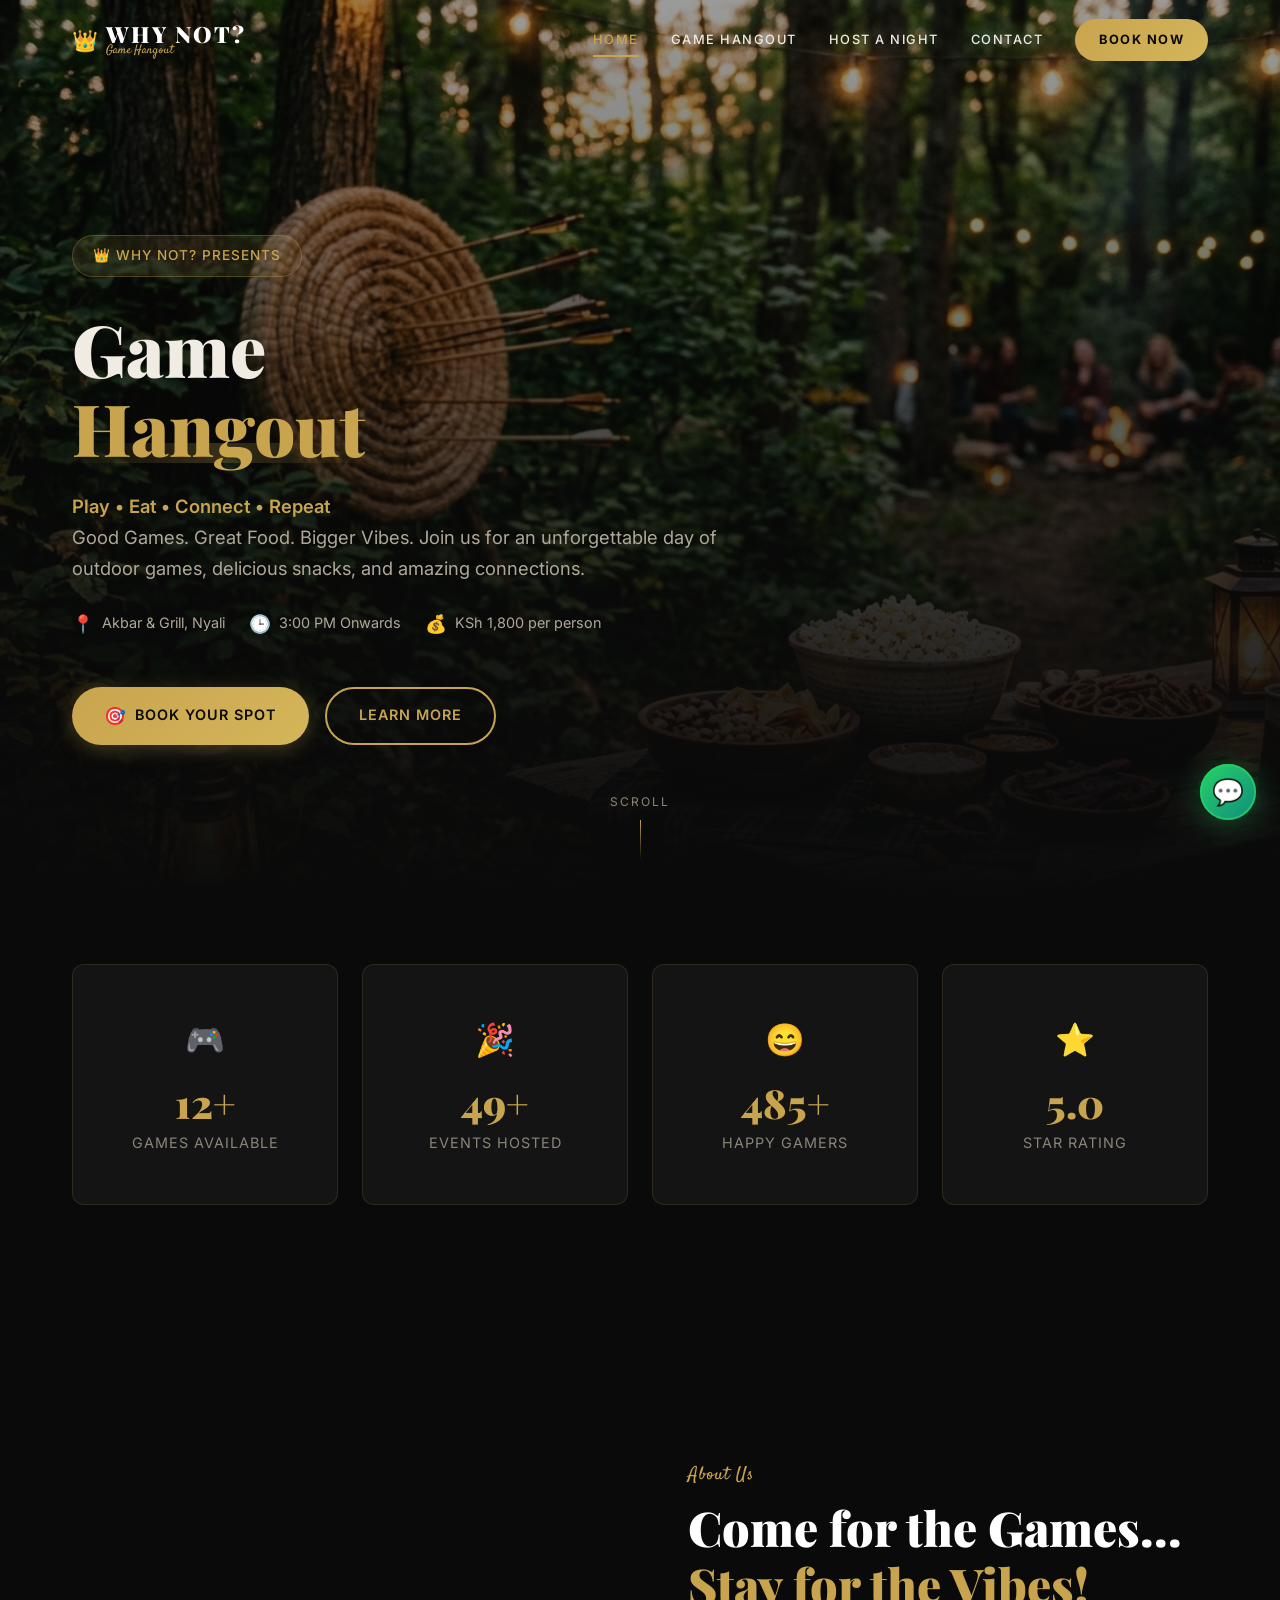
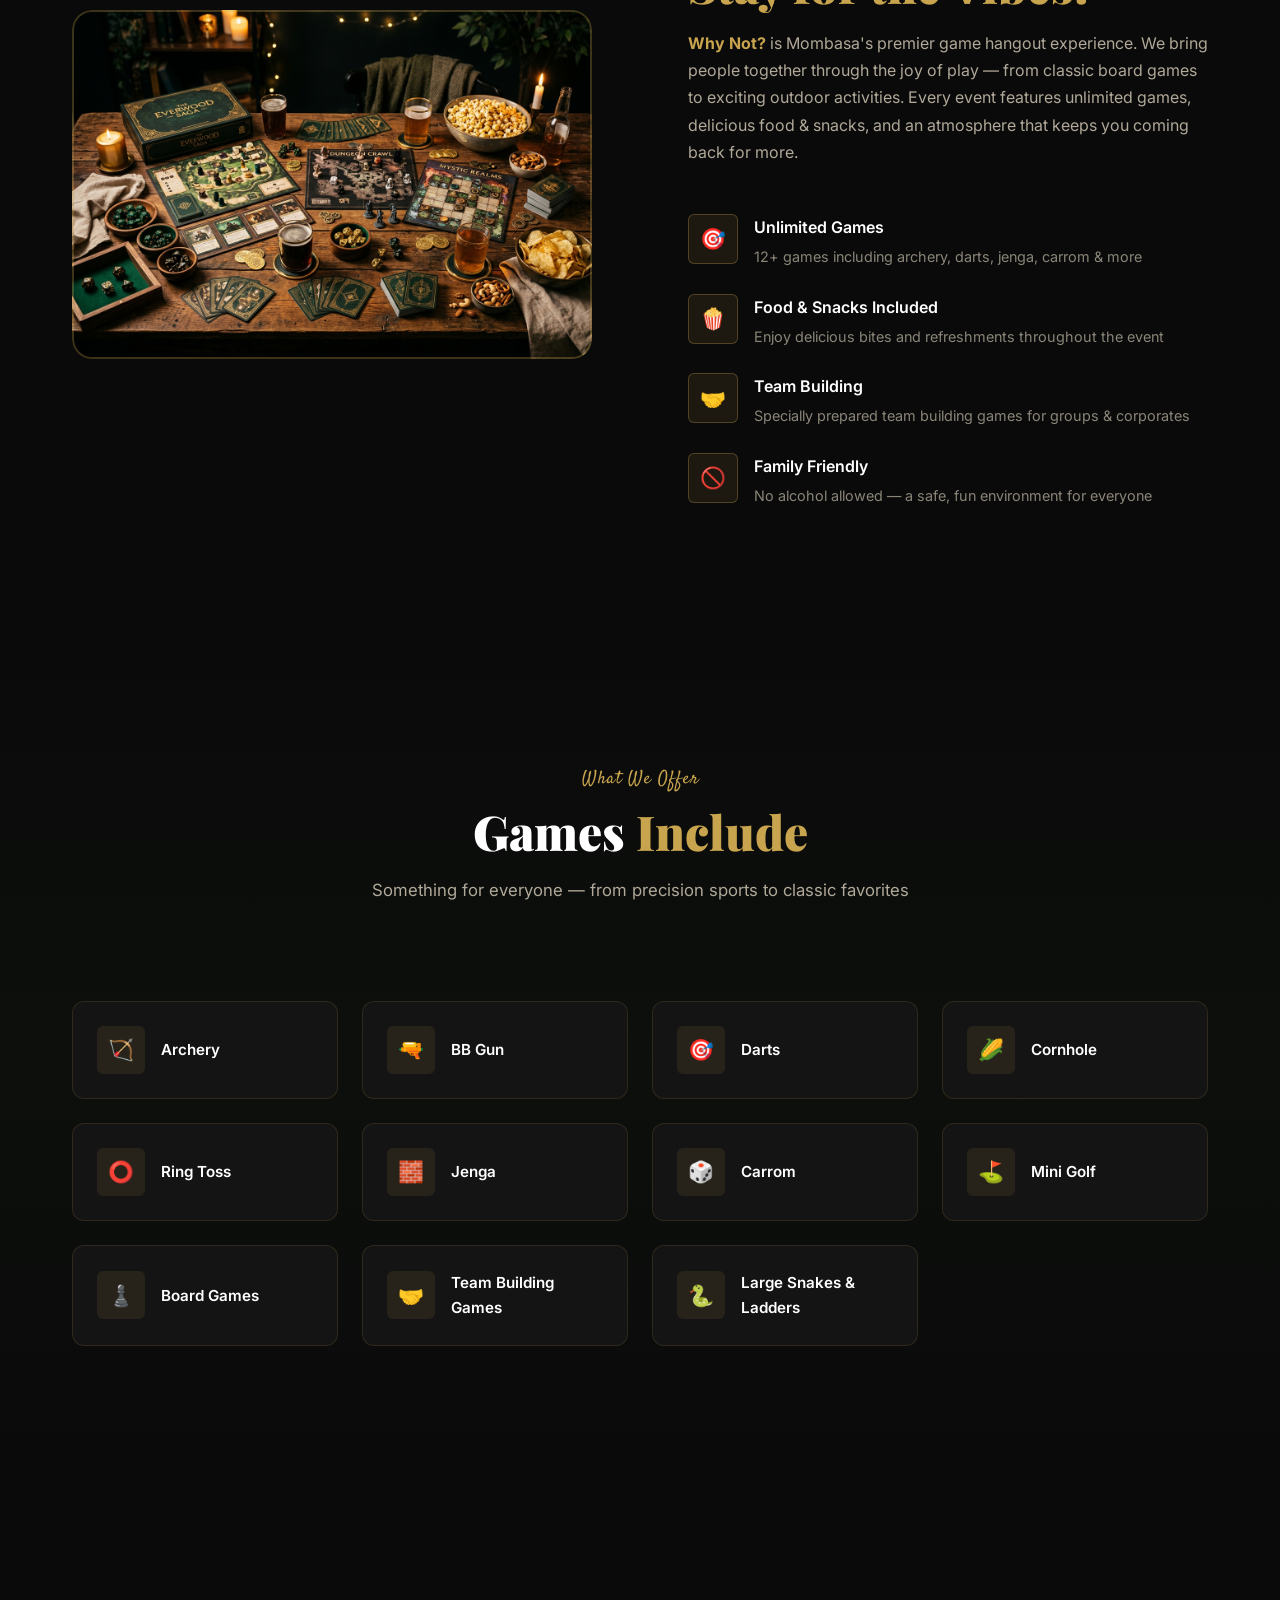
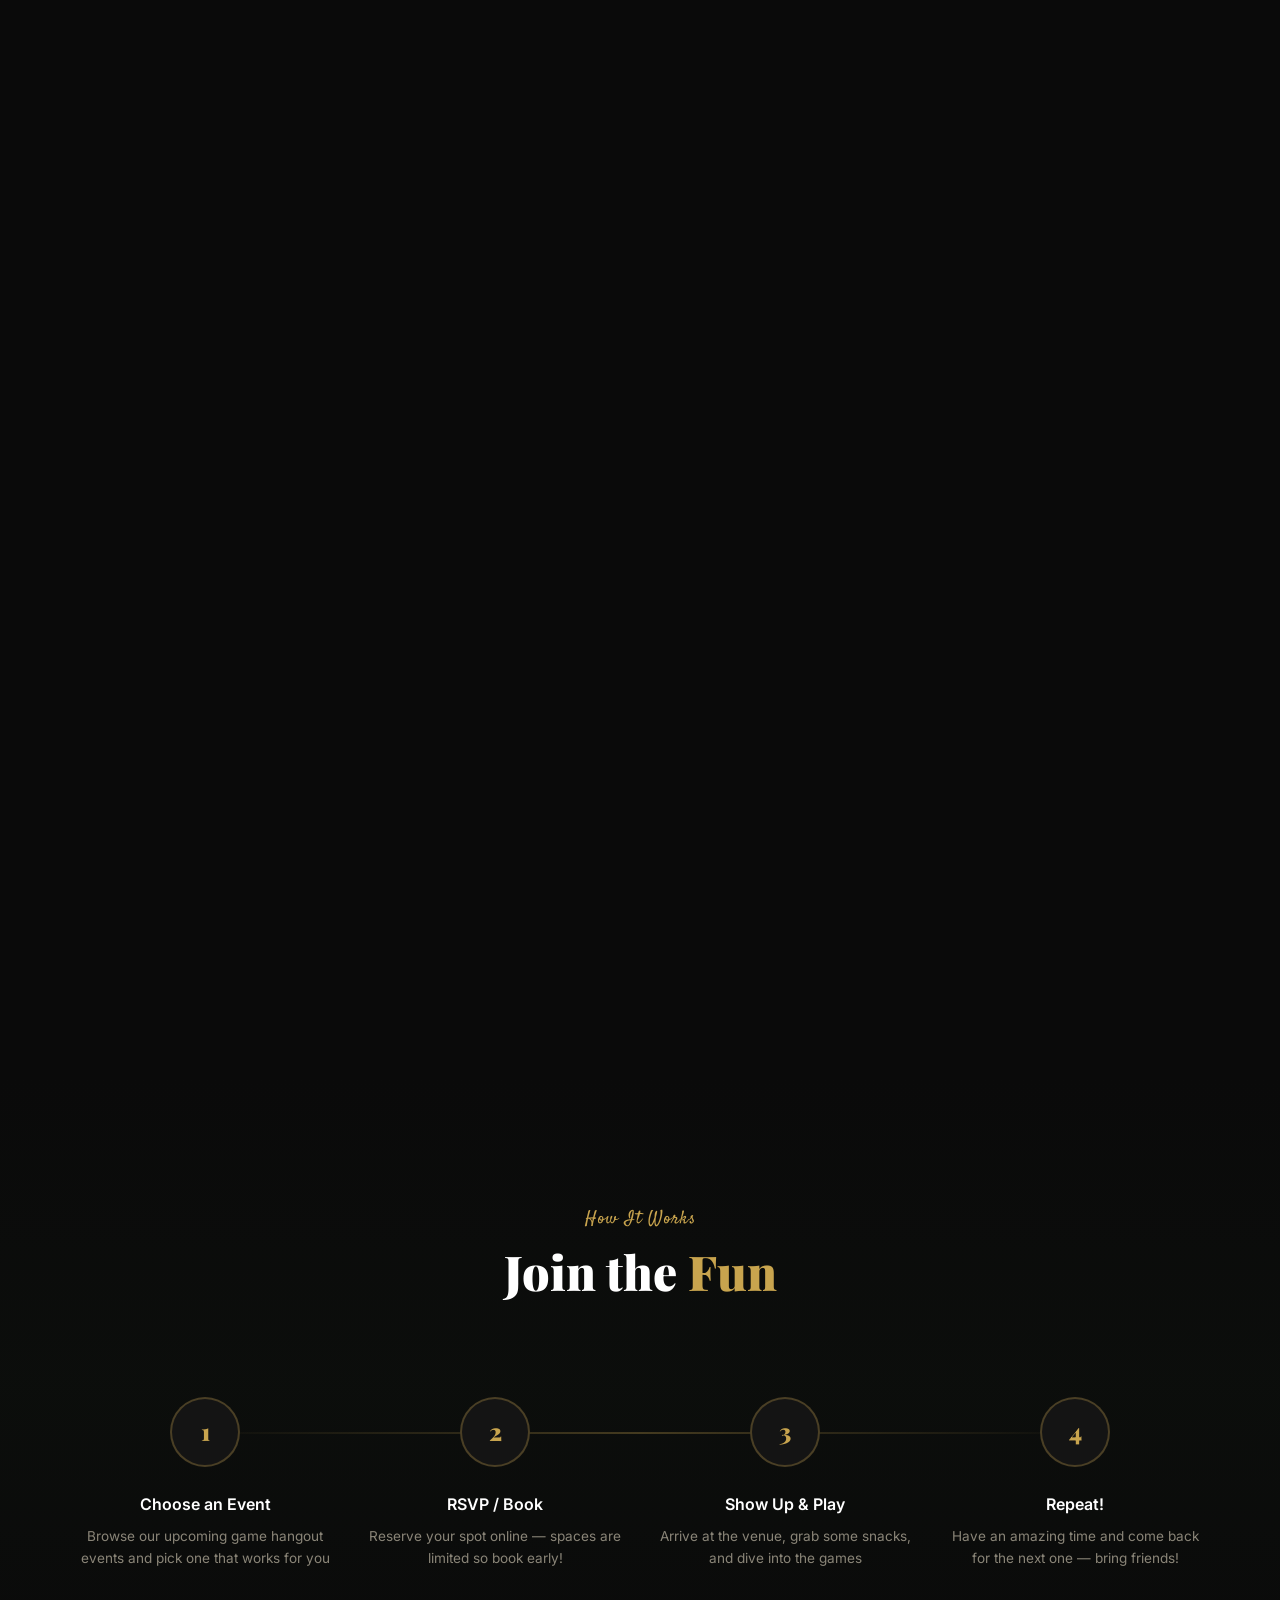
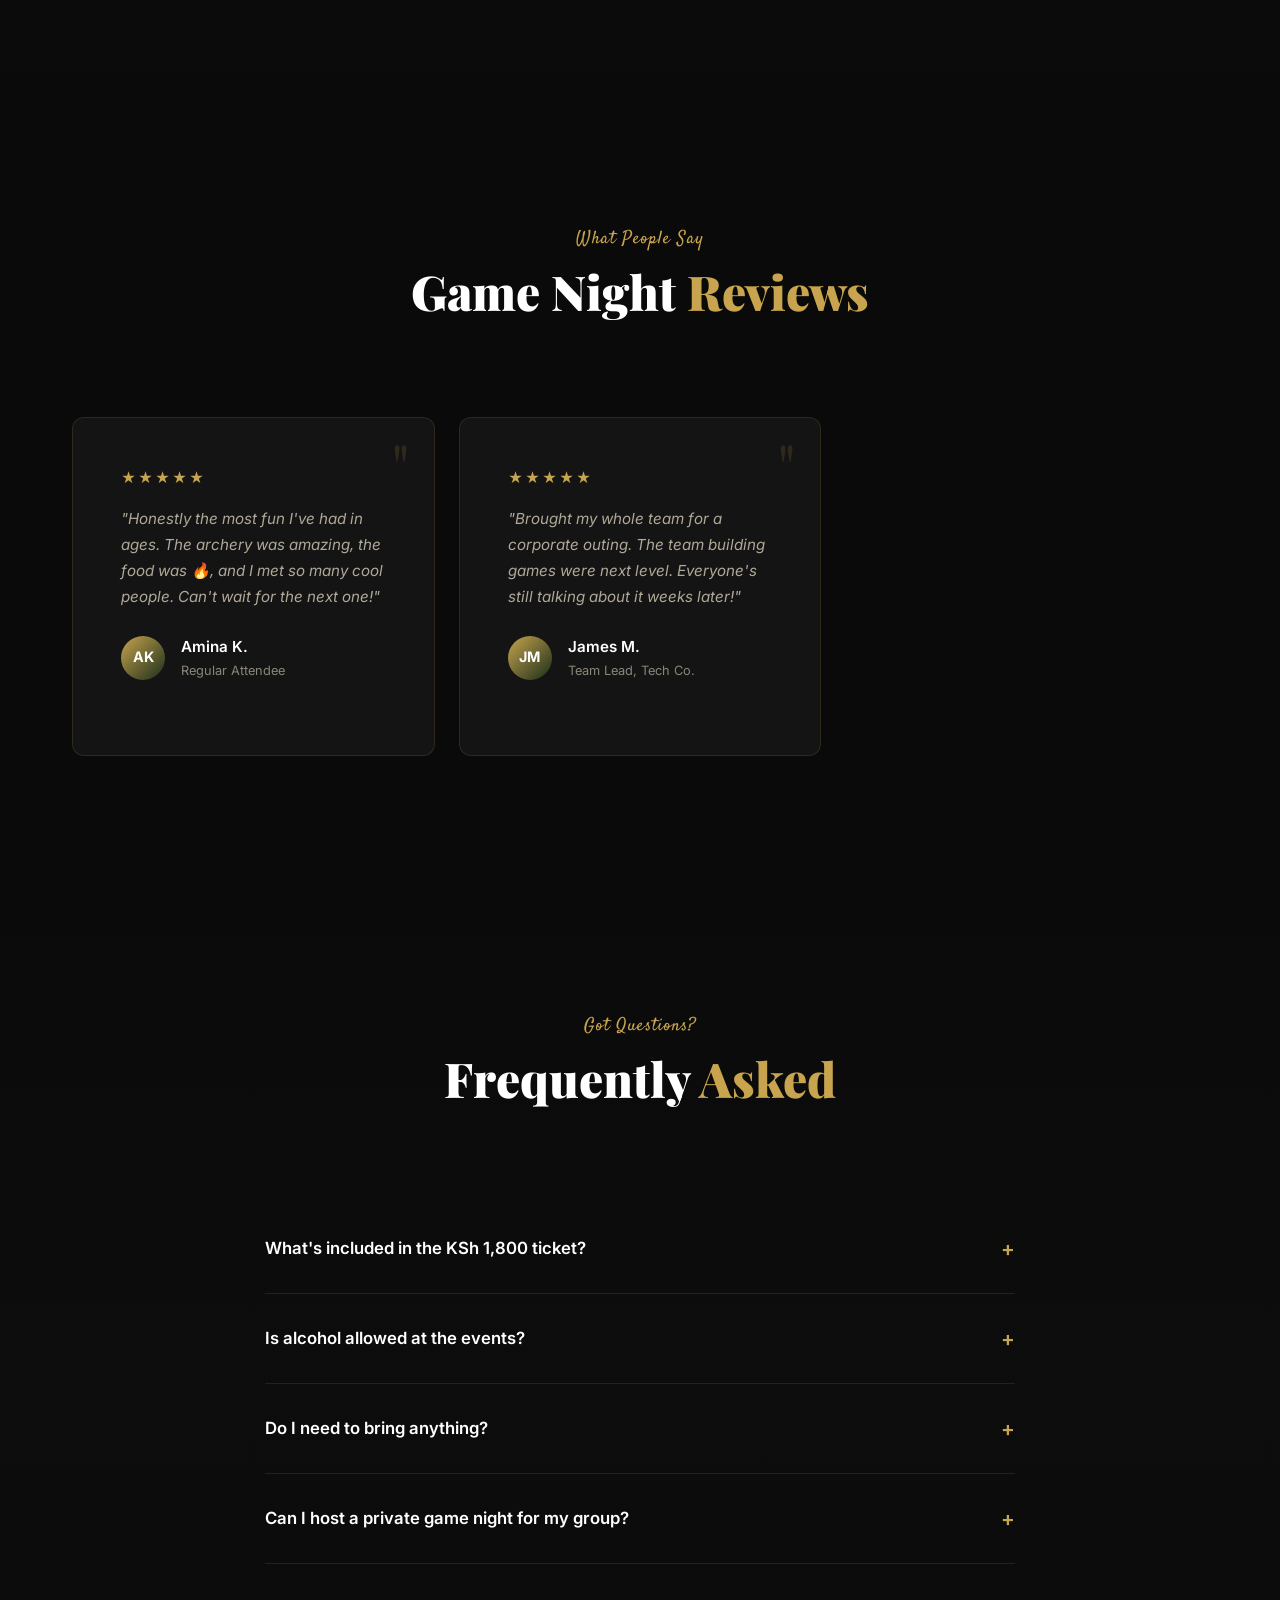
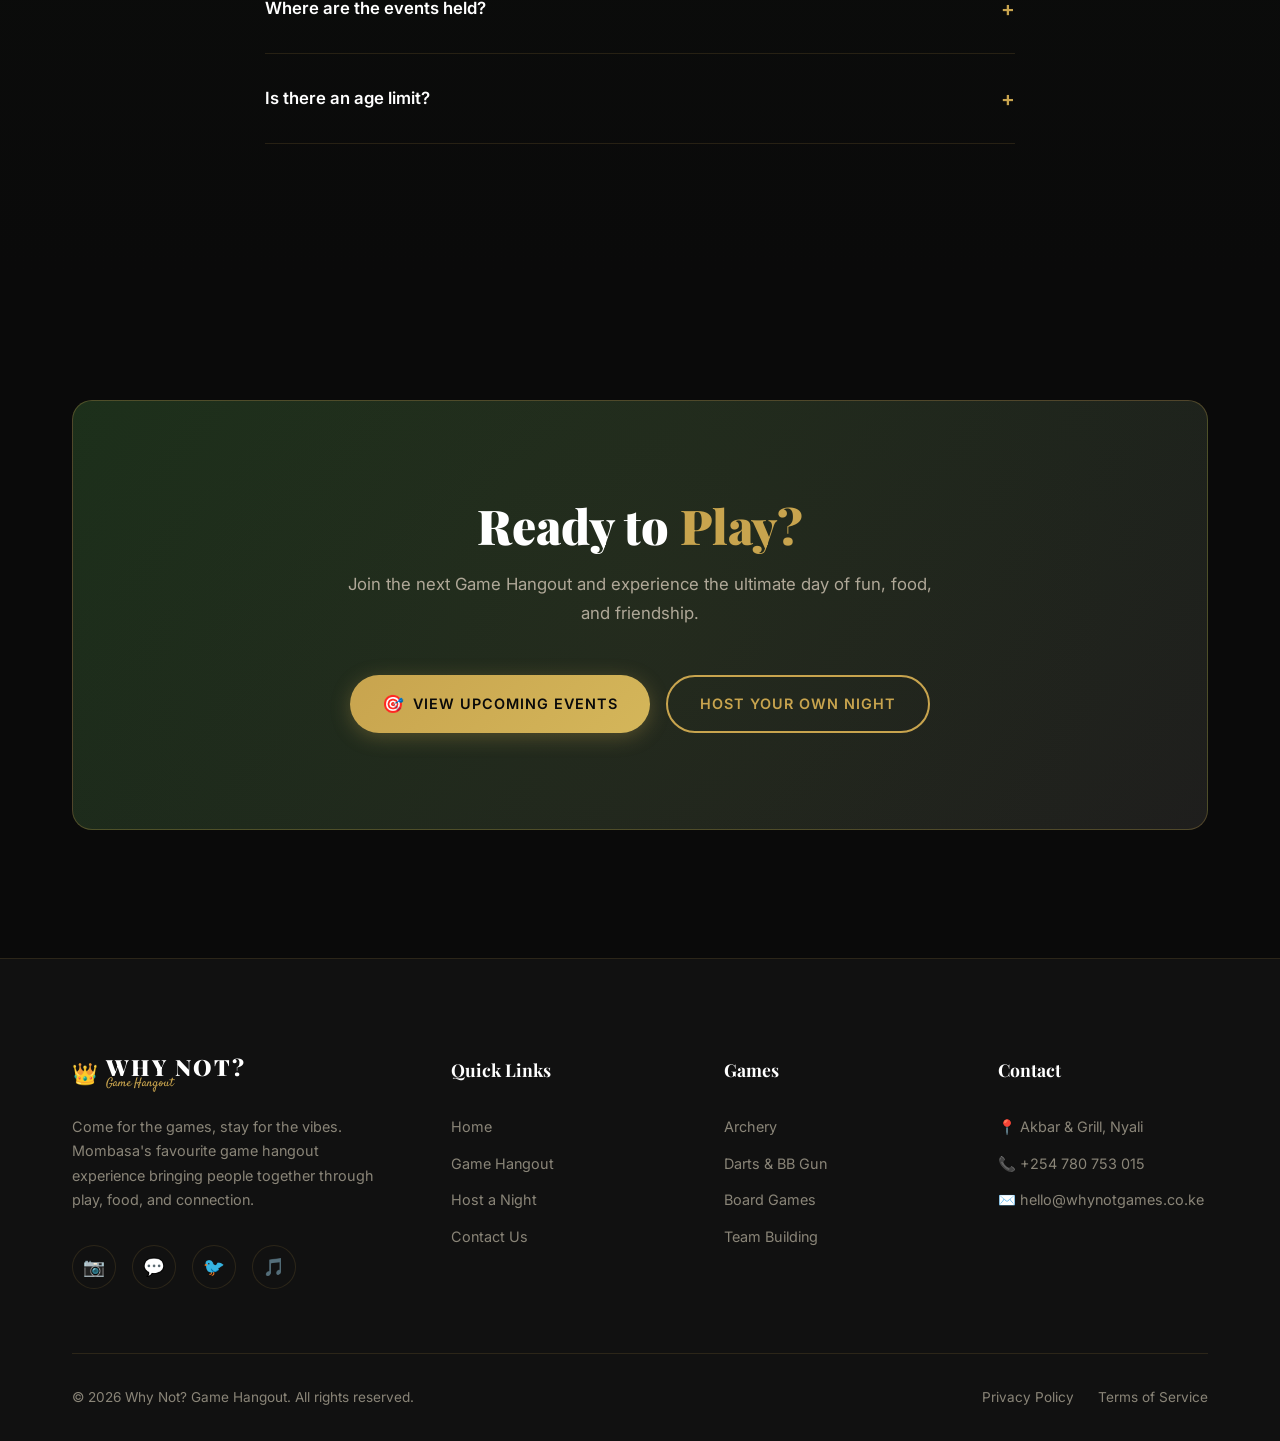
==== index.html @ 25dd75f1 "fix: update contact phone number, fix WhatsApp redirection handling, and adjust cache headers" ====
﻿<!DOCTYPE html>
<html lang="en">
<head>
    <meta charset="UTF-8">
    <meta name="viewport" content="width=device-width, initial-scale=1.0">
    <title>Why Not? — Game Hangout | Play • Eat • Connect • Repeat</title>
    <meta name="description" content="Why Not? brings people together through epic game hangouts in Mombasa. Enjoy archery, darts, jenga, board games, food &amp; snacks at Akbar &amp; Grill, Nyali. Come for the games, stay for the vibes!">
    <meta name="keywords" content="game hangout Mombasa, board games Nyali, archery Mombasa, team building Mombasa, outdoor games Kenya, Why Not game night">
    <link rel="canonical" href="https://whynotgames.co.ke/">

    <!-- Open Graph / Social Sharing -->
    <meta property="og:type" content="website">
    <meta property="og:url" content="https://whynotgames.co.ke/">
    <meta property="og:title" content="Why Not? — Game Hangout | Mombasa">
    <meta property="og:description" content="Archery, darts, board games, food &amp; snacks at Akbar &amp; Grill, Nyali. Come for the games, stay for the vibes! KSh 1,800 per person.">
    <meta property="og:image" content="https://whynotgames.co.ke/images/hero-banner.jpg">
    <meta property="og:image:width" content="1200">
    <meta property="og:image:height" content="630">
    <meta property="og:locale" content="en_KE">
    <meta property="og:site_name" content="Why Not? Game Hangout">

    <!-- Twitter Card -->
    <meta name="twitter:card" content="summary_large_image">
    <meta name="twitter:title" content="Why Not? — Game Hangout | Mombasa">
    <meta name="twitter:description" content="Archery, darts, board games, food &amp; snacks at Akbar &amp; Grill, Nyali. Come for the games, stay for the vibes!">
    <meta name="twitter:image" content="https://whynotgames.co.ke/images/hero-banner.jpg">

    <!-- Fonts &amp; Styles -->
    <link rel="preconnect" href="https://fonts.googleapis.com">
    <link rel="preconnect" href="https://fonts.gstatic.com" crossorigin>
    <link rel="stylesheet" href="styles.css">
    <link rel="icon" href="data:image/svg+xml,<svg xmlns=%22http://www.w3.org/2000/svg%22 viewBox=%220 0 100 100%22><text y=%22.9em%22 font-size=%2290%22>&#x1F451;</text></svg>">

    <!-- JSON-LD Structured Data -->
    <script type="application/ld+json">
    {
      "@context": "https://schema.org",
      "@type": "EntertainmentBusiness",
      "name": "Why Not? Game Hangout",
      "description": "Mombasa's premier game hangout. Archery, darts, BB gun, board games, team building, food and snacks.",
      "url": "https://whynotgames.co.ke",
      "image": "https://whynotgames.co.ke/images/hero-banner.jpg",
      "telephone": "+254780753015",
      "email": "hello@whynotgames.co.ke",
      "address": {
        "@type": "PostalAddress",
        "streetAddress": "Akbar and Grill, Nyali",
        "addressLocality": "Mombasa",
        "addressCountry": "KE"
      },
      "openingHoursSpecification": [
        {
          "@type": "OpeningHoursSpecification",
          "dayOfWeek": ["Monday","Tuesday","Wednesday","Thursday","Friday","Saturday"],
          "opens": "09:00",
          "closes": "20:00"
        }
      ],
      "priceRange": "KSh 1,800 per person",
      "currenciesAccepted": "KES",
      "paymentAccepted": "Cash, M-Pesa"
    }
    </script>
</head>
<body>

    <!-- ===== NAVIGATION ===== -->
    <nav class="navbar" id="navbar">
        <div class="container">
            <a href="index.html" class="nav-logo">
                <span class="crown">👑</span>
                <div class="logo-text">
                    <span class="logo-main">Why Not?</span>
                    <span class="logo-sub">Game Hangout</span>
                </div>
            </a>
            <div class="nav-links" id="navLinks">
                <a href="index.html" class="active">Home</a>
                <a href="hangout.html">Game Hangout</a>
                <a href="host.html">Host a Night</a>
                <a href="contact.html">Contact</a>
                <a href="hangout.html" class="nav-cta">Book Now</a>
            </div>
            <button class="nav-toggle" id="navToggle" aria-label="Toggle menu">
                <span></span>
                <span></span>
                <span></span>
            </button>
        </div>
    </nav>

    <!-- ===== HERO ===== -->
    <section class="hero" id="hero">
        <div class="hero-bg">
            <img src="images/hero-banner.jpg" alt="Game Hangout outdoor setup with archery target and snacks">
        </div>
        <div class="hero-overlay"></div>
        <div class="container">
            <div class="hero-content">
                <div class="hero-badge">
                    👑 Why Not? Presents
                </div>
                <h1 class="hero-title">
                    Game<br>
                    <span class="accent">Hangout</span>
                </h1>
                <p class="hero-tagline">
                    <strong>Play • Eat • Connect • Repeat</strong><br>
                    Good Games. Great Food. Bigger Vibes. Join us for an unforgettable 
                    day of outdoor games, delicious snacks, and amazing connections.
                </p>
                <div class="hero-meta">
                    <div class="hero-meta-item">
                        <span class="icon">📍</span>
                        <span>Akbar & Grill, Nyali</span>
                    </div>
                    <div class="hero-meta-item">
                        <span class="icon">🕒</span>
                        <span>3:00 PM Onwards</span>
                    </div>
                    <div class="hero-meta-item">
                        <span class="icon">💰</span>
                        <span>KSh 1,800 per person</span>
                    </div>
                </div>
                <div class="hero-actions">
                    <a href="hangout.html" class="btn btn-primary">
                        <span class="btn-icon">🎯</span>
                        Book Your Spot
                    </a>
                    <a href="#about" class="btn btn-secondary">
                        Learn More
                    </a>
                </div>
            </div>
        </div>
        <div class="hero-scroll">
            SCROLL
            <div class="scroll-line"></div>
        </div>
    </section>

    <!-- ===== STATS ===== -->
    <section class="section" style="padding-top: var(--space-3xl);">
        <div class="container">
            <div class="stats-grid reveal">
                <div class="stat-card">
                    <span class="stat-icon">🎮</span>
                    <div class="stat-number" data-count="12" data-suffix="+">0+</div>
                    <div class="stat-label">Games Available</div>
                </div>
                <div class="stat-card">
                    <span class="stat-icon">🎉</span>
                    <div class="stat-number" data-count="50" data-suffix="+">0+</div>
                    <div class="stat-label">Events Hosted</div>
                </div>
                <div class="stat-card">
                    <span class="stat-icon">😄</span>
                    <div class="stat-number" data-count="500" data-suffix="+">0+</div>
                    <div class="stat-label">Happy Gamers</div>
                </div>
                <div class="stat-card">
                    <span class="stat-icon">⭐</span>
                    <div class="stat-number" data-count="5" data-suffix=".0">0.0</div>
                    <div class="stat-label">Star Rating</div>
                </div>
            </div>
        </div>
    </section>

    <!-- ===== ABOUT ===== -->
    <section class="section" id="about">
        <div class="container">
            <div class="about-grid">
                <div class="about-image reveal">
                    <img src="images/about-section.jpg" alt="Board games and snacks setup for a game night" loading="lazy" decoding="async">
                </div>
                <div class="about-content">
                    <span class="section-label reveal">About Us</span>
                    <h2 class="section-title reveal">
                        Come for the Games...<br>
                        <span>Stay for the Vibes!</span>
                    </h2>
                    <p class="reveal" style="color: var(--clr-text-secondary); margin-bottom: var(--space-lg);">
                        <strong style="color: var(--clr-gold);">Why Not?</strong> is Mombasa's premier game hangout experience. 
                        We bring people together through the joy of play — from classic board games to 
                        exciting outdoor activities. Every event features unlimited games, delicious food & snacks, 
                        and an atmosphere that keeps you coming back for more.
                    </p>
                    <div class="about-features">
                        <div class="about-feature reveal">
                            <div class="about-feature-icon">🎯</div>
                            <div>
                                <h4>Unlimited Games</h4>
                                <p>12+ games including archery, darts, jenga, carrom & more</p>
                            </div>
                        </div>
                        <div class="about-feature reveal">
                            <div class="about-feature-icon">🍿</div>
                            <div>
                                <h4>Food & Snacks Included</h4>
                                <p>Enjoy delicious bites and refreshments throughout the event</p>
                            </div>
                        </div>
                        <div class="about-feature reveal">
                            <div class="about-feature-icon">🤝</div>
                            <div>
                                <h4>Team Building</h4>
                                <p>Specially prepared team building games for groups & corporates</p>
                            </div>
                        </div>
                        <div class="about-feature reveal">
                            <div class="about-feature-icon">🚫</div>
                            <div>
                                <h4>Family Friendly</h4>
                                <p>No alcohol allowed — a safe, fun environment for everyone</p>
                            </div>
                        </div>
                    </div>
                </div>
            </div>
        </div>
    </section>

    <!-- ===== GAMES ===== -->
    <section class="section" id="games" style="background: linear-gradient(180deg, var(--clr-black), rgba(26, 46, 26, 0.15), var(--clr-black));">
        <div class="container">
            <div class="section-header">
                <span class="section-label reveal">What We Offer</span>
                <h2 class="section-title reveal">Games <span>Include</span></h2>
                <p class="section-subtitle reveal">Something for everyone — from precision sports to classic favorites</p>
            </div>
            <div class="games-grid">
                <div class="game-item reveal">
                    <div class="game-icon">🏹</div>
                    <span class="game-name">Archery</span>
                </div>
                <div class="game-item reveal">
                    <div class="game-icon">🔫</div>
                    <span class="game-name">BB Gun</span>
                </div>
                <div class="game-item reveal">
                    <div class="game-icon">🎯</div>
                    <span class="game-name">Darts</span>
                </div>
                <div class="game-item reveal">
                    <div class="game-icon">🌽</div>
                    <span class="game-name">Cornhole</span>
                </div>
                <div class="game-item reveal">
                    <div class="game-icon">⭕</div>
                    <span class="game-name">Ring Toss</span>
                </div>
                <div class="game-item reveal">
                    <div class="game-icon">🧱</div>
                    <span class="game-name">Jenga</span>
                </div>
                <div class="game-item reveal">
                    <div class="game-icon">🎲</div>
                    <span class="game-name">Carrom</span>
                </div>
                <div class="game-item reveal">
                    <div class="game-icon">⛳</div>
                    <span class="game-name">Mini Golf</span>
                </div>
                <div class="game-item reveal">
                    <div class="game-icon">♟️</div>
                    <span class="game-name">Board Games</span>
                </div>
                <div class="game-item reveal">
                    <div class="game-icon">🤝</div>
                    <span class="game-name">Team Building Games</span>
                </div>
                <div class="game-item reveal">
                    <div class="game-icon">🐍</div>
                    <span class="game-name">Large Snakes & Ladders</span>
                </div>
                <div class="game-item reveal">
                    <div class="game-icon">✨</div>
                    <span class="game-name">& More Surprises!</span>
                </div>
            </div>
        </div>
    </section>

    <!-- ===== PRICING ===== -->
    <section class="section" id="pricing">
        <div class="container">
            <div class="section-header">
                <span class="section-label reveal">Simple Pricing</span>
                <h2 class="section-title reveal">All-Inclusive <span>Package</span></h2>
                <p class="section-subtitle reveal">One price, everything included — no hidden charges</p>
            </div>
            <div class="pricing-card reveal">
                <span class="section-label">Per Person</span>
                <div class="pricing-amount">
                    KSh 1,800 <br><small>per person</small>
                </div>
                <ul class="pricing-includes">
                    <li><span class="check">✓</span> Unlimited access to all 12+ games</li>
                    <li><span class="check">✓</span> Food & snacks provided</li>
                    <li><span class="check">✓</span> Refreshments & drinks</li>
                    <li><span class="check">✓</span> Team building activities</li>
                    <li><span class="check">✓</span> Photo-worthy moments</li>
                    <li><span class="check">✓</span> Great vibes guaranteed</li>
                </ul>
                <a href="hangout.html" class="btn btn-primary" style="width: 100%; justify-content: center;">
                    <span class="btn-icon">🎟️</span>
                    Reserve Your Spot
                </a>
            </div>
        </div>
    </section>

    <!-- ===== HOW IT WORKS ===== -->
    <section class="section" style="background: linear-gradient(180deg, var(--clr-black), rgba(26, 46, 26, 0.1), var(--clr-black));">
        <div class="container">
            <div class="section-header">
                <span class="section-label reveal">How It Works</span>
                <h2 class="section-title reveal">Join the <span>Fun</span></h2>
            </div>
            <div class="steps-grid">
                <div class="step-card reveal">
                    <div class="step-number">1</div>
                    <h3 class="step-title">Choose an Event</h3>
                    <p class="step-desc">Browse our upcoming game hangout events and pick one that works for you</p>
                </div>
                <div class="step-card reveal">
                    <div class="step-number">2</div>
                    <h3 class="step-title">RSVP / Book</h3>
                    <p class="step-desc">Reserve your spot online — spaces are limited so book early!</p>
                </div>
                <div class="step-card reveal">
                    <div class="step-number">3</div>
                    <h3 class="step-title">Show Up & Play</h3>
                    <p class="step-desc">Arrive at the venue, grab some snacks, and dive into the games</p>
                </div>
                <div class="step-card reveal">
                    <div class="step-number">4</div>
                    <h3 class="step-title">Repeat!</h3>
                    <p class="step-desc">Have an amazing time and come back for the next one — bring friends!</p>
                </div>
            </div>
        </div>
    </section>

    <!-- ===== TESTIMONIALS ===== -->
    <section class="section" id="testimonials">
        <div class="container">
            <div class="section-header">
                <span class="section-label reveal">What People Say</span>
                <h2 class="section-title reveal">Game Night <span>Reviews</span></h2>
            </div>
            <div class="testimonials-grid">
                <div class="testimonial-card reveal">
                    <div class="testimonial-stars">★★★★★</div>
                    <p class="testimonial-text">
                        "Honestly the most fun I've had in ages. The archery was amazing, the food was 🔥, 
                        and I met so many cool people. Can't wait for the next one!"
                    </p>
                    <div class="testimonial-author">
                        <div class="testimonial-avatar">AK</div>
                        <div>
                            <div class="testimonial-name">Amina K.</div>
                            <div class="testimonial-role">Regular Attendee</div>
                        </div>
                    </div>
                </div>
                <div class="testimonial-card reveal">
                    <div class="testimonial-stars">★★★★★</div>
                    <p class="testimonial-text">
                        "Brought my whole team for a corporate outing. The team building games 
                        were next level. Everyone's still talking about it weeks later!"
                    </p>
                    <div class="testimonial-author">
                        <div class="testimonial-avatar">JM</div>
                        <div>
                            <div class="testimonial-name">James M.</div>
                            <div class="testimonial-role">Team Lead, Tech Co.</div>
                        </div>
                    </div>
                </div>
                <div class="testimonial-card reveal">
                    <div class="testimonial-stars">★★★★★</div>
                    <p class="testimonial-text">
                        "Love that it's family-friendly and no alcohol. My kids had the best time 
                        playing giant snakes & ladders. The pricing is very fair for everything included."
                    </p>
                    <div class="testimonial-author">
                        <div class="testimonial-avatar">SW</div>
                        <div>
                            <div class="testimonial-name">Sarah W.</div>
                            <div class="testimonial-role">Parent & Gamer</div>
                        </div>
                    </div>
                </div>
            </div>
        </div>
    </section>

    <!-- ===== FAQ ===== -->
    <section class="section" id="faq" style="background: linear-gradient(180deg, var(--clr-black), rgba(26, 46, 26, 0.08), var(--clr-black));">
        <div class="container">
            <div class="section-header">
                <span class="section-label reveal">Got Questions?</span>
                <h2 class="section-title reveal">Frequently <span>Asked</span></h2>
            </div>
            <div class="faq-list reveal">
                <div class="faq-item">
                    <button class="faq-question">
                        What's included in the KSh 1,800 ticket?
                        <span class="faq-toggle">+</span>
                    </button>
                    <div class="faq-answer">
                        <div class="faq-answer-inner">
                            Your ticket includes unlimited access to all games (archery, BB gun, darts, cornhole, 
                            ring toss, jenga, carrom, mini golf, board games, team building activities, large snakes & ladders), 
                            plus food and snacks throughout the event. Everything is covered — no hidden costs!
                        </div>
                    </div>
                </div>
                <div class="faq-item">
                    <button class="faq-question">
                        Is alcohol allowed at the events?
                        <span class="faq-toggle">+</span>
                    </button>
                    <div class="faq-answer">
                        <div class="faq-answer-inner">
                            No, our events are alcohol-free. This keeps the environment family-friendly, safe, 
                            and enjoyable for everyone. Soft drinks, juices, and other refreshments are provided.
                        </div>
                    </div>
                </div>
                <div class="faq-item">
                    <button class="faq-question">
                        Do I need to bring anything?
                        <span class="faq-toggle">+</span>
                    </button>
                    <div class="faq-answer">
                        <div class="faq-answer-inner">
                            Just yourself and your good vibes! All games, equipment, food, and snacks are provided. 
                            We recommend wearing comfortable clothes and shoes since some activities are outdoors.
                        </div>
                    </div>
                </div>
                <div class="faq-item">
                    <button class="faq-question">
                        Can I host a private game night for my group?
                        <span class="faq-toggle">+</span>
                    </button>
                    <div class="faq-answer">
                        <div class="faq-answer-inner">
                            Absolutely! We offer custom game night packages for birthdays, corporate events, 
                            team building, and private gatherings. Check out our <a href="host.html">Host a Night</a> 
                            page for packages and pricing, or contact us for a custom quote.
                        </div>
                    </div>
                </div>
                <div class="faq-item">
                    <button class="faq-question">
                        Where are the events held?
                        <span class="faq-toggle">+</span>
                    </button>
                    <div class="faq-answer">
                        <div class="faq-answer-inner">
                            Our main venue is Akbar & Grill in Nyali, Mombasa. It's a beautiful outdoor space 
                            perfect for games and socializing. For private events, we can also arrange alternative venues.
                        </div>
                    </div>
                </div>
                <div class="faq-item">
                    <button class="faq-question">
                        Is there an age limit?
                        <span class="faq-toggle">+</span>
                    </button>
                    <div class="faq-answer">
                        <div class="faq-answer-inner">
                            Our events are open to all ages! Some activities like archery and BB gun are supervised 
                            for safety. Children under 12 should be accompanied by an adult. We have games suitable 
                            for all age groups.
                        </div>
                    </div>
                </div>
            </div>
        </div>
    </section>

    <!-- ===== CTA BANNER ===== -->
    <section class="section">
        <div class="container">
            <div class="cta-banner reveal">
                <h2 class="section-title">Ready to <span>Play?</span></h2>
                <p class="section-subtitle">
                    Join the next Game Hangout and experience the ultimate day of fun, food, and friendship.
                </p>
                <div class="cta-actions">
                    <a href="hangout.html" class="btn btn-primary">
                        <span class="btn-icon">🎯</span>
                        View Upcoming Events
                    </a>
                    <a href="host.html" class="btn btn-secondary">
                        Host Your Own Night
                    </a>
                </div>
            </div>
        </div>
    </section>

    <!-- ===== FOOTER ===== -->
    <footer class="footer">
        <div class="container">
            <div class="footer-grid">
                <div class="footer-brand">
                    <a href="index.html" class="nav-logo">
                        <span class="crown">👑</span>
                        <div class="logo-text">
                            <span class="logo-main">Why Not?</span>
                            <span class="logo-sub">Game Hangout</span>
                        </div>
                    </a>
                    <p>
                        Come for the games, stay for the vibes. Mombasa's favourite game hangout 
                        experience bringing people together through play, food, and connection.
                    </p>
                    <div class="contact-socials">
                        <a href="https://www.instagram.com/whynotgames" class="social-link" aria-label="Instagram" target="_blank" rel="noopener noreferrer">📷</a>
                        <a href="https://wa.me/254780753015" class="social-link" aria-label="WhatsApp" target="_blank" rel="noopener noreferrer">💬</a>
                        <a href="https://twitter.com/whynotgames" class="social-link" aria-label="Twitter" target="_blank" rel="noopener noreferrer">🐦</a>
                        <a href="https://www.tiktok.com/@whynotgames" class="social-link" aria-label="TikTok" target="_blank" rel="noopener noreferrer">🎵</a>
                    </div>
                </div>
                <div>
                    <h4 class="footer-title">Quick Links</h4>
                    <div class="footer-links">
                        <a href="index.html">Home</a>
                        <a href="hangout.html">Game Hangout</a>
                        <a href="host.html">Host a Night</a>
                        <a href="contact.html">Contact Us</a>
                    </div>
                </div>
                <div>
                    <h4 class="footer-title">Games</h4>
                    <div class="footer-links">
                        <a href="hangout.html">Archery</a>
                        <a href="hangout.html">Darts & BB Gun</a>
                        <a href="hangout.html">Board Games</a>
                        <a href="hangout.html">Team Building</a>
                    </div>
                </div>
                <div>
                    <h4 class="footer-title">Contact</h4>
                    <div class="footer-links">
                        <a href="contact.html">📍 Akbar & Grill, Nyali</a>
                        <a href="tel:+254780753015">📞 +254 780 753 015</a>
                        <a href="mailto:hello@whynotgames.co.ke">✉️ hello@whynotgames.co.ke</a>
                    </div>
                </div>
            </div>
            <div class="footer-bottom">
                <p>© 2026 Why Not? Game Hangout. All rights reserved.</p>
                <div class="footer-bottom-links">
                    <a href="privacy.html">Privacy Policy</a>
                    <a href="terms.html">Terms of Service</a>
                </div>
            </div>
        </div>
    </footer>

    <!-- Floating WhatsApp Button -->
    <a href="https://wa.me/254780753015?text=Hi%20Why%20Not%3F%20%F0%9F%91%8B%20I%27d%20like%20to%20find%20out%20more%20about%20your%20Game%20Hangout%20events!" 
       class="whatsapp-float" 
       target="_blank" 
       rel="noopener noreferrer"
       aria-label="Chat with us on WhatsApp">
        <span class="whatsapp-float-label">Book on WhatsApp</span>
        <div class="whatsapp-float-btn">💬</div>
    </a>
    <!-- Back to Top -->
    <button class="back-to-top" aria-label="Back to top">↑</button>

    <script src="main.js?v=2"></script>
</body>
</html>
---- styles.css ----
/* ============================================
   WHY NOT? — Design System & Global Styles
   Color Palette extracted from poster:
   - Deep Black:    #0a0a0a
   - Dark Forest:   #1a2e1a
   - Rich Gold:     #c8a44e
   - Light Gold:    #e8d5a3
   - Cream:         #f5ecd7
   - Dark Charcoal: #1c1c1c
   - Soft White:    #f0ebe3
   ============================================ */

/* --- Google Fonts --- */
@import url('https://fonts.googleapis.com/css2?family=Playfair+Display:wght@400;700;900&family=Inter:wght@300;400;500;600;700&family=Satisfy&display=swap');

/* --- CSS Custom Properties --- */
:root {
    /* Colors - from poster */
    --clr-black: #0a0a0a;
    --clr-dark: #111111;
    --clr-dark-forest: #1a2e1a;
    --clr-dark-charcoal: #1c1c1c;
    --clr-dark-card: #141414;
    --clr-gold: #c8a44e;
    --clr-gold-light: #e8d5a3;
    --clr-gold-bright: #d4b65a;
    --clr-cream: #f5ecd7;
    --clr-soft-white: #f0ebe3;
    --clr-white: #ffffff;
    --clr-text-muted: #8a8578;
    --clr-text-secondary: #b0a898;
    --clr-dark-green: #1a3a1a;
    --clr-border: rgba(200, 164, 78, 0.15);
    --clr-border-gold: rgba(200, 164, 78, 0.3);
    --clr-overlay: rgba(10, 10, 10, 0.7);
    --clr-glass: rgba(20, 20, 20, 0.85);

    /* Typography */
    --font-heading: 'Playfair Display', Georgia, serif;
    --font-body: 'Inter', -apple-system, BlinkMacSystemFont, sans-serif;
    --font-script: 'Satisfy', cursive;

    /* Spacing */
    --space-xs: 0.25rem;
    --space-sm: 0.5rem;
    --space-md: 1rem;
    --space-lg: 1.5rem;
    --space-xl: 2rem;
    --space-2xl: 3rem;
    --space-3xl: 4rem;
    --space-4xl: 6rem;
    --space-5xl: 8rem;

    /* Border Radius */
    --radius-sm: 6px;
    --radius-md: 12px;
    --radius-lg: 20px;
    --radius-xl: 30px;
    --radius-full: 9999px;

    /* Shadows */
    --shadow-sm: 0 2px 8px rgba(0,0,0,0.3);
    --shadow-md: 0 4px 20px rgba(0,0,0,0.4);
    --shadow-lg: 0 8px 40px rgba(0,0,0,0.5);
    --shadow-gold: 0 4px 30px rgba(200, 164, 78, 0.15);
    --shadow-glow: 0 0 30px rgba(200, 164, 78, 0.2);

    /* Transitions */
    --transition-fast: 150ms ease;
    --transition-base: 300ms ease;
    --transition-slow: 500ms ease;
    --transition-spring: 400ms cubic-bezier(0.34, 1.56, 0.64, 1);

    /* Layout */
    --max-width: 1200px;
    --nav-height: 80px;
}

/* --- Reset & Base --- */
*,
*::before,
*::after {
    margin: 0;
    padding: 0;
    box-sizing: border-box;
}

html {
    scroll-behavior: smooth;
    font-size: 16px;
}

body {
    font-family: var(--font-body);
    background-color: var(--clr-black);
    color: var(--clr-soft-white);
    line-height: 1.7;
    overflow-x: hidden;
    -webkit-font-smoothing: antialiased;
    -moz-osx-font-smoothing: grayscale;
}

a {
    color: var(--clr-gold);
    text-decoration: none;
    transition: color var(--transition-fast);
}

a:hover {
    color: var(--clr-gold-bright);
}

img {
    max-width: 100%;
    height: auto;
    display: block;
}

ul, ol {
    list-style: none;
}

button, input, textarea, select {
    font-family: inherit;
    font-size: inherit;
    border: none;
    outline: none;
}

button {
    cursor: pointer;
}

/* --- Container --- */
.container {
    width: 100%;
    max-width: var(--max-width);
    margin: 0 auto;
    padding: 0 var(--space-xl);
}

/* --- Section Spacing --- */
.section {
    padding: var(--space-5xl) 0;
    position: relative;
}

.section-header {
    text-align: center;
    margin-bottom: var(--space-4xl);
}

.section-label {
    font-family: var(--font-script);
    color: var(--clr-gold);
    font-size: 1.1rem;
    display: block;
    margin-bottom: var(--space-sm);
    letter-spacing: 1px;
}

.section-title {
    font-family: var(--font-heading);
    font-size: clamp(2rem, 4vw, 3rem);
    font-weight: 900;
    color: var(--clr-white);
    line-height: 1.2;
    margin-bottom: var(--space-md);
}

.section-title span {
    color: var(--clr-gold);
}

.section-subtitle {
    font-size: 1.05rem;
    color: var(--clr-text-secondary);
    max-width: 600px;
    margin: 0 auto;
}

/* --- Gold Brush Stroke Accent (from poster) --- */
.brush-accent {
    position: relative;
    display: inline-block;
}

.brush-accent::after {
    content: '';
    position: absolute;
    bottom: -4px;
    left: -8px;
    right: -8px;
    height: 14px;
    background: linear-gradient(90deg, transparent, var(--clr-gold), var(--clr-gold-bright), var(--clr-gold), transparent);
    opacity: 0.3;
    border-radius: 4px;
    z-index: -1;
    transform: skewX(-3deg);
}

/* ============================================
   NAVIGATION
   ============================================ */
.navbar {
    position: fixed;
    top: 0;
    left: 0;
    right: 0;
    z-index: 1000;
    height: var(--nav-height);
    transition: background var(--transition-base), box-shadow var(--transition-base);
    background: transparent;
}

.navbar.scrolled {
    background: rgba(10, 10, 10, 0.95);
    backdrop-filter: blur(20px);
    -webkit-backdrop-filter: blur(20px);
    box-shadow: 0 2px 30px rgba(0,0,0,0.5);
    border-bottom: 1px solid var(--clr-border);
}

.navbar .container {
    display: flex;
    align-items: center;
    justify-content: space-between;
    height: 100%;
}

.nav-logo {
    display: flex;
    align-items: center;
    gap: var(--space-sm);
    font-family: var(--font-heading);
    font-weight: 900;
    font-size: 1.5rem;
    color: var(--clr-white);
    text-decoration: none;
    z-index: 1001;
}

.nav-logo .crown {
    color: var(--clr-gold);
    font-size: 1.3rem;
}

.nav-logo .logo-text {
    display: flex;
    flex-direction: column;
    line-height: 1;
}

.nav-logo .logo-main {
    font-size: 1.4rem;
    letter-spacing: 2px;
    text-transform: uppercase;
}

.nav-logo .logo-sub {
    font-family: var(--font-script);
    font-size: 0.75rem;
    color: var(--clr-gold);
    font-weight: 400;
}

.nav-links {
    display: flex;
    align-items: center;
    gap: var(--space-xl);
}

.nav-links a {
    color: var(--clr-soft-white);
    font-weight: 500;
    font-size: 0.95rem;
    position: relative;
    padding: var(--space-xs) 0;
    letter-spacing: 0.5px;
    text-transform: uppercase;
    font-size: 0.8rem;
    letter-spacing: 1.5px;
}

.nav-links a::after {
    content: '';
    position: absolute;
    bottom: -2px;
    left: 0;
    width: 0;
    height: 2px;
    background: var(--clr-gold);
    transition: width var(--transition-base);
}

.nav-links a:hover::after,
.nav-links a.active::after {
    width: 100%;
}

.nav-links a:hover,
.nav-links a.active {
    color: var(--clr-gold);
}

.nav-cta {
    background: linear-gradient(135deg, var(--clr-gold), var(--clr-gold-bright));
    color: var(--clr-black) !important;
    padding: 10px 24px !important;
    border-radius: var(--radius-full);
    font-weight: 700 !important;
    letter-spacing: 1px;
    transition: transform var(--transition-spring), box-shadow var(--transition-base) !important;
}

.nav-cta::after {
    display: none !important;
}

.nav-cta:hover {
    transform: translateY(-2px);
    box-shadow: var(--shadow-glow);
    color: var(--clr-black) !important;
}

/* Mobile Menu Toggle */
.nav-toggle {
    display: none;
    flex-direction: column;
    gap: 5px;
    background: none;
    border: none;
    cursor: pointer;
    z-index: 1001;
    padding: 5px;
}

.nav-toggle span {
    display: block;
    width: 25px;
    height: 2px;
    background: var(--clr-white);
    border-radius: 2px;
    transition: var(--transition-base);
}

.nav-toggle.active span:nth-child(1) {
    transform: translateY(7px) rotate(45deg);
}

.nav-toggle.active span:nth-child(2) {
    opacity: 0;
}

.nav-toggle.active span:nth-child(3) {
    transform: translateY(-7px) rotate(-45deg);
}

/* ============================================
   BUTTONS
   ============================================ */
.btn {
    display: inline-flex;
    align-items: center;
    gap: var(--space-sm);
    padding: 14px 32px;
    border-radius: var(--radius-full);
    font-weight: 600;
    font-size: 0.9rem;
    letter-spacing: 1px;
    text-transform: uppercase;
    transition: all var(--transition-spring);
    border: none;
    cursor: pointer;
    text-decoration: none;
}

.btn-primary {
    background: linear-gradient(135deg, var(--clr-gold), var(--clr-gold-bright));
    color: var(--clr-black);
    box-shadow: 0 4px 20px rgba(200, 164, 78, 0.3);
}

.btn-primary:hover {
    transform: translateY(-3px);
    box-shadow: 0 8px 35px rgba(200, 164, 78, 0.4);
    color: var(--clr-black);
}

.btn-secondary {
    background: transparent;
    color: var(--clr-gold);
    border: 2px solid var(--clr-gold);
}

.btn-secondary:hover {
    background: var(--clr-gold);
    color: var(--clr-black);
    transform: translateY(-3px);
    box-shadow: var(--shadow-glow);
}

.btn-dark {
    background: var(--clr-dark);
    color: var(--clr-soft-white);
    border: 1px solid var(--clr-border);
}

.btn-dark:hover {
    border-color: var(--clr-gold);
    color: var(--clr-gold);
    transform: translateY(-3px);
}

.btn-icon {
    font-size: 1.1rem;
}

/* ============================================
   HERO SECTION
   ============================================ */
.hero {
    position: relative;
    min-height: 100vh;
    display: flex;
    align-items: center;
    overflow: hidden;
}

.hero-bg {
    position: absolute;
    inset: 0;
    z-index: -2;
}

.hero-bg img {
    width: 100%;
    height: 100%;
    object-fit: cover;
}

.hero-overlay {
    position: absolute;
    inset: 0;
    z-index: -1;
    background: linear-gradient(
        180deg,
        rgba(10, 10, 10, 0.4) 0%,
        rgba(10, 10, 10, 0.6) 40%,
        rgba(10, 10, 10, 0.85) 70%,
        var(--clr-black) 100%
    );
}

.hero-content {
    max-width: 700px;
    padding-top: var(--nav-height);
}

.hero-badge {
    display: inline-flex;
    align-items: center;
    gap: var(--space-sm);
    background: rgba(200, 164, 78, 0.1);
    border: 1px solid var(--clr-border-gold);
    padding: 8px 20px;
    border-radius: var(--radius-full);
    font-size: 0.85rem;
    color: var(--clr-gold);
    font-weight: 500;
    letter-spacing: 1px;
    text-transform: uppercase;
    margin-bottom: var(--space-xl);
    animation: fadeInUp 0.8s ease forwards;
    opacity: 0;
}

.hero-title {
    font-family: var(--font-heading);
    font-size: clamp(2.5rem, 6vw, 4.5rem);
    font-weight: 900;
    line-height: 1.1;
    margin-bottom: var(--space-lg);
    animation: fadeInUp 0.8s ease 0.2s forwards;
    opacity: 0;
}

.hero-title .accent {
    color: var(--clr-gold);
    position: relative;
    display: inline-block;
}

.hero-title .accent::before {
    content: '';
    position: absolute;
    bottom: 4px;
    left: -10px;
    right: -10px;
    height: 20px;
    background: linear-gradient(90deg, transparent, rgba(200, 164, 78, 0.25), transparent);
    border-radius: 4px;
    transform: skewX(-5deg);
    z-index: -1;
}

.hero-tagline {
    font-size: 1.15rem;
    color: var(--clr-text-secondary);
    margin-bottom: var(--space-lg);
    animation: fadeInUp 0.8s ease 0.3s forwards;
    opacity: 0;
}

.hero-tagline strong {
    color: var(--clr-gold);
    font-weight: 600;
}

.hero-meta {
    display: flex;
    flex-wrap: wrap;
    gap: var(--space-lg);
    margin-bottom: var(--space-2xl);
    animation: fadeInUp 0.8s ease 0.4s forwards;
    opacity: 0;
}

.hero-meta-item {
    display: flex;
    align-items: center;
    gap: var(--space-sm);
    color: var(--clr-text-secondary);
    font-size: 0.9rem;
}

.hero-meta-item .icon {
    color: var(--clr-gold);
    font-size: 1.1rem;
}

.hero-actions {
    display: flex;
    flex-wrap: wrap;
    gap: var(--space-md);
    animation: fadeInUp 0.8s ease 0.5s forwards;
    opacity: 0;
}

.hero-scroll {
    position: absolute;
    bottom: 40px;
    left: 50%;
    transform: translateX(-50%);
    display: flex;
    flex-direction: column;
    align-items: center;
    gap: var(--space-sm);
    color: var(--clr-text-muted);
    font-size: 0.75rem;
    letter-spacing: 2px;
    text-transform: uppercase;
    animation: bounce 2s infinite;
}

.hero-scroll .scroll-line {
    width: 1px;
    height: 40px;
    background: linear-gradient(to bottom, var(--clr-gold), transparent);
}

/* ============================================
   CARDS
   ============================================ */
.card {
    background: var(--clr-dark-card);
    border: 1px solid var(--clr-border);
    border-radius: var(--radius-md);
    overflow: hidden;
    transition: all var(--transition-base);
}

.card:hover {
    border-color: var(--clr-border-gold);
    transform: translateY(-5px);
    box-shadow: var(--shadow-gold);
}

.card-image {
    position: relative;
    overflow: hidden;
    height: 220px;
}

.card-image img {
    width: 100%;
    height: 100%;
    object-fit: cover;
    transition: transform var(--transition-slow);
}

.card:hover .card-image img {
    transform: scale(1.05);
}

.card-badge {
    position: absolute;
    top: 16px;
    right: 16px;
    background: var(--clr-gold);
    color: var(--clr-black);
    padding: 6px 14px;
    border-radius: var(--radius-full);
    font-size: 0.75rem;
    font-weight: 700;
    text-transform: uppercase;
    letter-spacing: 1px;
}

.card-body {
    padding: var(--space-xl);
}

.card-date {
    display: flex;
    align-items: center;
    gap: var(--space-sm);
    color: var(--clr-gold);
    font-size: 0.85rem;
    font-weight: 600;
    margin-bottom: var(--space-sm);
}

.card-title {
    font-family: var(--font-heading);
    font-size: 1.3rem;
    font-weight: 700;
    color: var(--clr-white);
    margin-bottom: var(--space-sm);
}

.card-text {
    color: var(--clr-text-secondary);
    font-size: 0.95rem;
    margin-bottom: var(--space-lg);
    line-height: 1.6;
}

.card-footer {
    display: flex;
    align-items: center;
    justify-content: space-between;
    padding-top: var(--space-md);
    border-top: 1px solid var(--clr-border);
}

.card-price {
    font-family: var(--font-heading);
    font-size: 1.2rem;
    font-weight: 700;
    color: var(--clr-gold);
}

.card-price small {
    font-size: 0.75rem;
    color: var(--clr-text-muted);
    font-weight: 400;
}

.card-spots {
    font-size: 0.85rem;
    color: var(--clr-text-muted);
}

/* ============================================
   GAMES GRID
   ============================================ */
.games-grid {
    display: grid;
    grid-template-columns: repeat(auto-fill, minmax(240px, 1fr));
    gap: var(--space-lg);
}

.game-item {
    display: flex;
    align-items: center;
    gap: var(--space-md);
    padding: var(--space-lg);
    background: var(--clr-dark-card);
    border: 1px solid var(--clr-border);
    border-radius: var(--radius-md);
    transition: all var(--transition-base);
}

.game-item:hover {
    border-color: var(--clr-gold);
    background: rgba(200, 164, 78, 0.05);
    transform: translateX(5px);
}

.game-icon {
    width: 48px;
    height: 48px;
    display: flex;
    align-items: center;
    justify-content: center;
    background: rgba(200, 164, 78, 0.1);
    border-radius: var(--radius-sm);
    font-size: 1.3rem;
    flex-shrink: 0;
}

.game-name {
    font-weight: 600;
    font-size: 0.95rem;
    color: var(--clr-white);
}

/* ============================================
   FEATURES / STATS
   ============================================ */
.stats-grid {
    display: grid;
    grid-template-columns: repeat(4, 1fr);
    gap: var(--space-lg);
}

.stat-card {
    text-align: center;
    padding: var(--space-2xl);
    background: var(--clr-dark-card);
    border: 1px solid var(--clr-border);
    border-radius: var(--radius-md);
    transition: all var(--transition-base);
}

.stat-card:hover {
    border-color: var(--clr-border-gold);
    box-shadow: var(--shadow-gold);
}

.stat-icon {
    font-size: 2rem;
    margin-bottom: var(--space-md);
    display: block;
}

.stat-number {
    font-family: var(--font-heading);
    font-size: 2.5rem;
    font-weight: 900;
    color: var(--clr-gold);
    line-height: 1;
    margin-bottom: var(--space-sm);
}

.stat-label {
    font-size: 0.9rem;
    color: var(--clr-text-muted);
    text-transform: uppercase;
    letter-spacing: 1px;
}

/* ============================================
   ABOUT / FEATURE SECTION
   ============================================ */
.about-grid {
    display: grid;
    grid-template-columns: 1fr 1fr;
    gap: var(--space-4xl);
    align-items: center;
}

.about-image {
    position: relative;
    border-radius: var(--radius-lg);
    overflow: hidden;
}

.about-image img {
    width: 100%;
    border-radius: var(--radius-lg);
}

.about-image::after {
    content: '';
    position: absolute;
    inset: 0;
    border: 2px solid var(--clr-border-gold);
    border-radius: var(--radius-lg);
    pointer-events: none;
}

.about-content .section-title {
    text-align: left;
}

.about-features {
    margin-top: var(--space-2xl);
    display: flex;
    flex-direction: column;
    gap: var(--space-lg);
}

.about-feature {
    display: flex;
    gap: var(--space-md);
    align-items: flex-start;
}

.about-feature-icon {
    width: 50px;
    height: 50px;
    display: flex;
    align-items: center;
    justify-content: center;
    background: rgba(200, 164, 78, 0.1);
    border: 1px solid var(--clr-border-gold);
    border-radius: var(--radius-sm);
    flex-shrink: 0;
    font-size: 1.3rem;
}

.about-feature h4 {
    font-size: 1rem;
    font-weight: 600;
    color: var(--clr-white);
    margin-bottom: 4px;
}

.about-feature p {
    font-size: 0.9rem;
    color: var(--clr-text-muted);
}

/* ============================================
   PRICING / INCLUDED SECTION
   ============================================ */
.pricing-card {
    max-width: 500px;
    margin: 0 auto;
    background: linear-gradient(145deg, var(--clr-dark-card), rgba(26, 46, 26, 0.3));
    border: 2px solid var(--clr-border-gold);
    border-radius: var(--radius-lg);
    padding: var(--space-3xl);
    text-align: center;
    position: relative;
    overflow: hidden;
}

.pricing-card::before {
    content: '';
    position: absolute;
    top: 0;
    left: 50%;
    transform: translateX(-50%);
    width: 200px;
    height: 3px;
    background: linear-gradient(90deg, transparent, var(--clr-gold), transparent);
}

.pricing-amount {
    font-family: var(--font-heading);
    font-size: 3.5rem;
    font-weight: 900;
    color: var(--clr-gold);
    line-height: 1;
    margin: var(--space-xl) 0 var(--space-sm);
}

.pricing-amount small {
    font-size: 1rem;
    color: var(--clr-text-secondary);
    font-weight: 400;
}

.pricing-includes {
    text-align: left;
    margin: var(--space-2xl) 0;
}

.pricing-includes li {
    display: flex;
    align-items: center;
    gap: var(--space-md);
    padding: var(--space-sm) 0;
    color: var(--clr-text-secondary);
    font-size: 0.95rem;
}

.pricing-includes li .check {
    color: var(--clr-gold);
    font-weight: 700;
}

/* ============================================
   TESTIMONIALS
   ============================================ */
.testimonials-grid {
    display: grid;
    grid-template-columns: repeat(3, 1fr);
    gap: var(--space-lg);
}

.testimonial-card {
    background: var(--clr-dark-card);
    border: 1px solid var(--clr-border);
    border-radius: var(--radius-md);
    padding: var(--space-2xl);
    position: relative;
}

.testimonial-card::before {
    content: '"';
    position: absolute;
    top: 16px;
    right: 24px;
    font-family: var(--font-heading);
    font-size: 4rem;
    color: rgba(200, 164, 78, 0.15);
    line-height: 1;
}

.testimonial-stars {
    color: var(--clr-gold);
    font-size: 0.9rem;
    margin-bottom: var(--space-md);
    letter-spacing: 2px;
}

.testimonial-text {
    font-size: 0.95rem;
    color: var(--clr-text-secondary);
    line-height: 1.7;
    margin-bottom: var(--space-lg);
    font-style: italic;
}

.testimonial-author {
    display: flex;
    align-items: center;
    gap: var(--space-md);
}

.testimonial-avatar {
    width: 44px;
    height: 44px;
    border-radius: var(--radius-full);
    background: linear-gradient(135deg, var(--clr-gold), var(--clr-dark-forest));
    display: flex;
    align-items: center;
    justify-content: center;
    font-weight: 700;
    color: var(--clr-white);
    font-size: 0.9rem;
}

.testimonial-name {
    font-weight: 600;
    font-size: 0.95rem;
    color: var(--clr-white);
}

.testimonial-role {
    font-size: 0.8rem;
    color: var(--clr-text-muted);
}

/* ============================================
   FAQ SECTION
   ============================================ */
.faq-list {
    max-width: 750px;
    margin: 0 auto;
}

.faq-item {
    border-bottom: 1px solid var(--clr-border);
    overflow: hidden;
}

.faq-question {
    width: 100%;
    display: flex;
    align-items: center;
    justify-content: space-between;
    padding: var(--space-xl) 0;
    background: none;
    color: var(--clr-white);
    font-size: 1.05rem;
    font-weight: 600;
    cursor: pointer;
    text-align: left;
    transition: color var(--transition-fast);
}

.faq-question:hover {
    color: var(--clr-gold);
}

.faq-question .faq-toggle {
    font-size: 1.3rem;
    color: var(--clr-gold);
    transition: transform var(--transition-base);
    flex-shrink: 0;
    margin-left: var(--space-md);
}

.faq-item.active .faq-toggle {
    transform: rotate(45deg);
}

.faq-answer {
    max-height: 0;
    overflow: hidden;
    transition: max-height var(--transition-base), padding var(--transition-base);
}

.faq-answer-inner {
    padding-bottom: var(--space-xl);
    color: var(--clr-text-secondary);
    font-size: 0.95rem;
    line-height: 1.7;
}

.faq-item.active .faq-answer {
    max-height: 300px;
}

/* ============================================
   FORMS
   ============================================ */
.form-group {
    margin-bottom: var(--space-lg);
}

.form-label {
    display: block;
    margin-bottom: var(--space-sm);
    font-weight: 600;
    font-size: 0.9rem;
    color: var(--clr-white);
    letter-spacing: 0.5px;
}

.form-input,
.form-textarea,
.form-select {
    width: 100%;
    padding: 14px 18px;
    background: var(--clr-dark);
    border: 1px solid var(--clr-border);
    border-radius: var(--radius-sm);
    color: var(--clr-soft-white);
    font-size: 0.95rem;
    transition: all var(--transition-fast);
}

.form-input:focus,
.form-textarea:focus,
.form-select:focus {
    border-color: var(--clr-gold);
    box-shadow: 0 0 0 3px rgba(200, 164, 78, 0.1);
}

.form-input::placeholder,
.form-textarea::placeholder {
    color: var(--clr-text-muted);
}

.form-textarea {
    min-height: 140px;
    resize: vertical;
}

.form-select {
    appearance: none;
    cursor: pointer;
    background-image: url("data:image/svg+xml,%3Csvg xmlns='http://www.w3.org/2000/svg' width='12' height='8' viewBox='0 0 12 8'%3E%3Cpath d='M1 1l5 5 5-5' stroke='%23c8a44e' stroke-width='2' fill='none'/%3E%3C/svg%3E");
    background-repeat: no-repeat;
    background-position: right 16px center;
    padding-right: 40px;
}

.form-select option {
    background: var(--clr-dark);
    color: var(--clr-soft-white);
}

.form-row {
    display: grid;
    grid-template-columns: 1fr 1fr;
    gap: var(--space-lg);
}

.form-check {
    display: flex;
    align-items: center;
    gap: var(--space-sm);
    cursor: pointer;
    margin-bottom: var(--space-sm);
}

.form-check input[type="checkbox"] {
    width: 18px;
    height: 18px;
    accent-color: var(--clr-gold);
    cursor: pointer;
}

.form-check label {
    font-size: 0.9rem;
    color: var(--clr-text-secondary);
    cursor: pointer;
}

/* ============================================
   CONTACT PAGE
   ============================================ */
.contact-grid {
    display: grid;
    grid-template-columns: 1fr 1.2fr;
    gap: var(--space-3xl);
}

.contact-info-card {
    display: flex;
    align-items: flex-start;
    gap: var(--space-lg);
    padding: var(--space-xl);
    background: var(--clr-dark-card);
    border: 1px solid var(--clr-border);
    border-radius: var(--radius-md);
    margin-bottom: var(--space-lg);
    transition: all var(--transition-base);
}

.contact-info-card:hover {
    border-color: var(--clr-border-gold);
}

.contact-info-icon {
    width: 50px;
    height: 50px;
    display: flex;
    align-items: center;
    justify-content: center;
    background: rgba(200, 164, 78, 0.1);
    border-radius: var(--radius-sm);
    font-size: 1.3rem;
    flex-shrink: 0;
}

.contact-info-title {
    font-weight: 600;
    font-size: 1rem;
    color: var(--clr-white);
    margin-bottom: 4px;
}

.contact-info-text {
    font-size: 0.9rem;
    color: var(--clr-text-secondary);
}

.contact-form-card {
    background: var(--clr-dark-card);
    border: 1px solid var(--clr-border);
    border-radius: var(--radius-lg);
    padding: var(--space-3xl);
}

.contact-socials {
    display: flex;
    gap: var(--space-md);
    margin-top: var(--space-xl);
}

.social-link {
    width: 44px;
    height: 44px;
    display: flex;
    align-items: center;
    justify-content: center;
    background: var(--clr-dark);
    border: 1px solid var(--clr-border);
    border-radius: var(--radius-full);
    color: var(--clr-text-secondary);
    font-size: 1.1rem;
    transition: all var(--transition-base);
}

.social-link:hover {
    background: var(--clr-gold);
    color: var(--clr-black);
    border-color: var(--clr-gold);
    transform: translateY(-3px);
}

/* ============================================
   CTA BANNER
   ============================================ */
.cta-banner {
    background: linear-gradient(135deg, var(--clr-dark-forest), var(--clr-dark-charcoal));
    border: 1px solid var(--clr-border-gold);
    border-radius: var(--radius-lg);
    padding: var(--space-4xl);
    text-align: center;
    position: relative;
    overflow: hidden;
}

.cta-banner::before {
    content: '';
    position: absolute;
    top: -50%;
    left: -50%;
    width: 200%;
    height: 200%;
    background: radial-gradient(circle, rgba(200, 164, 78, 0.05) 0%, transparent 70%);
    animation: rotateSlow 20s linear infinite;
}

.cta-banner .section-title {
    position: relative;
}

.cta-banner .section-subtitle {
    position: relative;
    margin-bottom: var(--space-2xl);
}

.cta-actions {
    position: relative;
    display: flex;
    justify-content: center;
    gap: var(--space-md);
    flex-wrap: wrap;
}

/* ============================================
   FOOTER
   ============================================ */
.footer {
    background: var(--clr-dark);
    border-top: 1px solid var(--clr-border);
    padding: var(--space-4xl) 0 var(--space-xl);
}

.footer-grid {
    display: grid;
    grid-template-columns: 1.5fr 1fr 1fr 1fr;
    gap: var(--space-3xl);
    margin-bottom: var(--space-3xl);
}

.footer-brand .nav-logo {
    margin-bottom: var(--space-lg);
}

.footer-brand p {
    color: var(--clr-text-muted);
    font-size: 0.9rem;
    line-height: 1.7;
    margin-bottom: var(--space-lg);
}

.footer-title {
    font-family: var(--font-heading);
    font-size: 1.1rem;
    font-weight: 700;
    color: var(--clr-white);
    margin-bottom: var(--space-lg);
}

.footer-links a {
    display: block;
    color: var(--clr-text-muted);
    font-size: 0.9rem;
    padding: 6px 0;
    transition: all var(--transition-fast);
}

.footer-links a:hover {
    color: var(--clr-gold);
    padding-left: 8px;
}

.footer-bottom {
    display: flex;
    align-items: center;
    justify-content: space-between;
    padding-top: var(--space-xl);
    border-top: 1px solid var(--clr-border);
    font-size: 0.85rem;
    color: var(--clr-text-muted);
}

.footer-bottom-links {
    display: flex;
    gap: var(--space-lg);
}

.footer-bottom-links a {
    color: var(--clr-text-muted);
    font-size: 0.85rem;
}

.footer-bottom-links a:hover {
    color: var(--clr-gold);
}

/* ============================================
   PAGE HERO (Sub-pages)
   ============================================ */
.page-hero {
    position: relative;
    height: 50vh;
    min-height: 400px;
    display: flex;
    align-items: center;
    justify-content: center;
    text-align: center;
    overflow: hidden;
}

.page-hero .hero-bg {
    position: absolute;
    inset: 0;
    z-index: -2;
}

.page-hero .hero-bg img {
    width: 100%;
    height: 100%;
    object-fit: cover;
}

.page-hero .hero-overlay {
    position: absolute;
    inset: 0;
    z-index: -1;
    background: linear-gradient(
        180deg,
        rgba(10, 10, 10, 0.5) 0%,
        rgba(10, 10, 10, 0.7) 60%,
        var(--clr-black) 100%
    );
}

.page-hero-content {
    position: relative;
    padding-top: var(--nav-height);
}

.page-hero-title {
    font-family: var(--font-heading);
    font-size: clamp(2.2rem, 5vw, 3.5rem);
    font-weight: 900;
    margin-bottom: var(--space-md);
}

.page-hero-subtitle {
    font-size: 1.1rem;
    color: var(--clr-text-secondary);
    max-width: 550px;
    margin: 0 auto;
}

.breadcrumb {
    display: flex;
    align-items: center;
    justify-content: center;
    gap: var(--space-sm);
    margin-bottom: var(--space-lg);
    font-size: 0.85rem;
    color: var(--clr-text-muted);
}

.breadcrumb a {
    color: var(--clr-gold);
}

.breadcrumb span {
    color: var(--clr-text-muted);
}

/* ============================================
   EVENTS LIST
   ============================================ */
.events-grid {
    display: grid;
    grid-template-columns: repeat(auto-fill, minmax(350px, 1fr));
    gap: var(--space-xl);
}

.event-card {
    background: var(--clr-dark-card);
    border: 1px solid var(--clr-border);
    border-radius: var(--radius-md);
    overflow: hidden;
    transition: all var(--transition-base);
}

.event-card:hover {
    border-color: var(--clr-border-gold);
    transform: translateY(-6px);
    box-shadow: var(--shadow-gold);
}

.event-card-image {
    position: relative;
    height: 200px;
    overflow: hidden;
}

.event-card-image img {
    width: 100%;
    height: 100%;
    object-fit: cover;
    transition: transform var(--transition-slow);
}

.event-card:hover .event-card-image img {
    transform: scale(1.08);
}

.event-date-badge {
    position: absolute;
    top: 16px;
    left: 16px;
    background: var(--clr-gold);
    color: var(--clr-black);
    padding: 8px 14px;
    border-radius: var(--radius-sm);
    text-align: center;
    font-weight: 700;
    line-height: 1.2;
}

.event-date-badge .day {
    display: block;
    font-size: 1.5rem;
    font-family: var(--font-heading);
}

.event-date-badge .month {
    display: block;
    font-size: 0.65rem;
    text-transform: uppercase;
    letter-spacing: 1px;
}

.event-status {
    position: absolute;
    top: 16px;
    right: 16px;
    padding: 6px 14px;
    border-radius: var(--radius-full);
    font-size: 0.7rem;
    font-weight: 700;
    text-transform: uppercase;
    letter-spacing: 1px;
}

.event-status.open {
    background: rgba(76, 175, 80, 0.2);
    color: #4caf50;
    border: 1px solid rgba(76, 175, 80, 0.3);
}

.event-status.filling {
    background: rgba(255, 152, 0, 0.2);
    color: #ff9800;
    border: 1px solid rgba(255, 152, 0, 0.3);
}

.event-status.closed {
    background: rgba(244, 67, 54, 0.2);
    color: #f44336;
    border: 1px solid rgba(244, 67, 54, 0.3);
}

.event-card-body {
    padding: var(--space-xl);
}

.event-card-title {
    font-family: var(--font-heading);
    font-size: 1.25rem;
    font-weight: 700;
    color: var(--clr-white);
    margin-bottom: var(--space-sm);
}

.event-card-details {
    display: flex;
    flex-wrap: wrap;
    gap: var(--space-md);
    margin-bottom: var(--space-md);
}

.event-detail {
    display: flex;
    align-items: center;
    gap: 6px;
    color: var(--clr-text-muted);
    font-size: 0.85rem;
}

.event-detail .icon {
    color: var(--clr-gold);
}

.event-card-games {
    display: flex;
    flex-wrap: wrap;
    gap: var(--space-sm);
    margin-bottom: var(--space-lg);
}

.game-tag {
    background: rgba(200, 164, 78, 0.08);
    border: 1px solid var(--clr-border);
    padding: 4px 12px;
    border-radius: var(--radius-full);
    font-size: 0.75rem;
    color: var(--clr-text-secondary);
}

.event-card-footer {
    display: flex;
    align-items: center;
    justify-content: space-between;
    padding-top: var(--space-md);
    border-top: 1px solid var(--clr-border);
}

/* ============================================
   RSVP MODAL
   ============================================ */
.modal-overlay {
    position: fixed;
    inset: 0;
    background: rgba(0, 0, 0, 0.8);
    backdrop-filter: blur(8px);
    z-index: 2000;
    display: none;
    align-items: center;
    justify-content: center;
    padding: var(--space-xl);
}

.modal-overlay.active {
    display: flex;
}

.modal {
    background: var(--clr-dark-card);
    border: 1px solid var(--clr-border-gold);
    border-radius: var(--radius-lg);
    max-width: 500px;
    width: 100%;
    max-height: 90vh;
    overflow-y: auto;
    padding: var(--space-3xl);
    position: relative;
    animation: modalIn 0.3s ease;
}

.modal-close {
    position: absolute;
    top: 16px;
    right: 16px;
    width: 36px;
    height: 36px;
    display: flex;
    align-items: center;
    justify-content: center;
    background: var(--clr-dark);
    border: 1px solid var(--clr-border);
    border-radius: var(--radius-full);
    color: var(--clr-text-muted);
    font-size: 1.2rem;
    cursor: pointer;
    transition: all var(--transition-fast);
}

.modal-close:hover {
    border-color: var(--clr-gold);
    color: var(--clr-gold);
}

.modal-title {
    font-family: var(--font-heading);
    font-size: 1.5rem;
    font-weight: 700;
    margin-bottom: var(--space-sm);
}

.modal-subtitle {
    color: var(--clr-text-muted);
    font-size: 0.9rem;
    margin-bottom: var(--space-2xl);
}

/* ============================================
   HOST PAGE EXTRAS
   ============================================ */
.packages-grid {
    display: grid;
    grid-template-columns: repeat(3, 1fr);
    gap: var(--space-xl);
}

.package-card {
    background: var(--clr-dark-card);
    border: 1px solid var(--clr-border);
    border-radius: var(--radius-lg);
    padding: var(--space-2xl);
    text-align: center;
    transition: all var(--transition-base);
    position: relative;
}

.package-card.featured {
    border-color: var(--clr-gold);
    box-shadow: var(--shadow-gold);
}

.package-card.featured::before {
    content: 'POPULAR';
    position: absolute;
    top: -12px;
    left: 50%;
    transform: translateX(-50%);
    background: var(--clr-gold);
    color: var(--clr-black);
    padding: 4px 16px;
    border-radius: var(--radius-full);
    font-size: 0.7rem;
    font-weight: 700;
    letter-spacing: 1px;
}

.package-card:hover {
    border-color: var(--clr-border-gold);
    transform: translateY(-5px);
}

.package-icon {
    font-size: 2.5rem;
    margin-bottom: var(--space-md);
}

.package-name {
    font-family: var(--font-heading);
    font-size: 1.3rem;
    font-weight: 700;
    color: var(--clr-white);
    margin-bottom: var(--space-sm);
}

.package-desc {
    font-size: 0.9rem;
    color: var(--clr-text-muted);
    margin-bottom: var(--space-xl);
}

.package-price {
    font-family: var(--font-heading);
    font-size: 2rem;
    font-weight: 900;
    color: var(--clr-gold);
    margin-bottom: var(--space-xl);
}

.package-price small {
    font-size: 0.8rem;
    color: var(--clr-text-muted);
    font-weight: 400;
}

.package-features {
    text-align: left;
    margin-bottom: var(--space-xl);
}

.package-features li {
    display: flex;
    align-items: center;
    gap: var(--space-sm);
    padding: 8px 0;
    color: var(--clr-text-secondary);
    font-size: 0.9rem;
}

.package-features li .check {
    color: var(--clr-gold);
}

/* ============================================
   HOW IT WORKS
   ============================================ */
.steps-grid {
    display: grid;
    grid-template-columns: repeat(4, 1fr);
    gap: var(--space-lg);
    position: relative;
}

.steps-grid::before {
    content: '';
    position: absolute;
    top: 35px;
    left: 10%;
    right: 10%;
    height: 2px;
    background: linear-gradient(90deg, transparent, var(--clr-border-gold), transparent);
}

.step-card {
    text-align: center;
    position: relative;
}

.step-number {
    width: 70px;
    height: 70px;
    display: flex;
    align-items: center;
    justify-content: center;
    margin: 0 auto var(--space-lg);
    background: var(--clr-dark-card);
    border: 2px solid var(--clr-border-gold);
    border-radius: var(--radius-full);
    font-family: var(--font-heading);
    font-size: 1.5rem;
    font-weight: 900;
    color: var(--clr-gold);
    position: relative;
    z-index: 1;
}

.step-title {
    font-weight: 600;
    font-size: 1rem;
    color: var(--clr-white);
    margin-bottom: var(--space-sm);
}

.step-desc {
    font-size: 0.85rem;
    color: var(--clr-text-muted);
    line-height: 1.6;
}

/* ============================================
   GALLERY (past events)
   ============================================ */
.gallery-grid {
    display: grid;
    grid-template-columns: repeat(3, 1fr);
    gap: var(--space-md);
}

.gallery-item {
    position: relative;
    border-radius: var(--radius-md);
    overflow: hidden;
    aspect-ratio: 4 / 3;
    cursor: pointer;
}

.gallery-item img {
    width: 100%;
    height: 100%;
    object-fit: cover;
    transition: transform var(--transition-slow);
}

.gallery-item:hover img {
    transform: scale(1.1);
}

.gallery-item::after {
    content: '';
    position: absolute;
    inset: 0;
    background: linear-gradient(to top, rgba(0,0,0,0.7), transparent);
    opacity: 0;
    transition: opacity var(--transition-base);
}

.gallery-item:hover::after {
    opacity: 1;
}

/* ============================================
   NOTIFICATION / TOAST
   ============================================ */
.toast {
    position: fixed;
    bottom: 30px;
    right: 30px;
    background: var(--clr-dark-card);
    border: 1px solid var(--clr-border-gold);
    border-radius: var(--radius-md);
    padding: var(--space-lg) var(--space-xl);
    display: flex;
    align-items: center;
    gap: var(--space-md);
    z-index: 3000;
    transform: translateY(100px);
    opacity: 0;
    transition: all var(--transition-spring);
    box-shadow: var(--shadow-lg);
}

.toast.show {
    transform: translateY(0);
    opacity: 1;
}

.toast-icon {
    font-size: 1.3rem;
}

.toast-message {
    font-size: 0.9rem;
    color: var(--clr-soft-white);
}

/* ============================================
   BACK TO TOP
   ============================================ */
.back-to-top {
    position: fixed;
    bottom: 30px;
    right: 30px;
    width: 48px;
    height: 48px;
    display: flex;
    align-items: center;
    justify-content: center;
    background: var(--clr-gold);
    color: var(--clr-black);
    border-radius: var(--radius-full);
    font-size: 1.2rem;
    cursor: pointer;
    opacity: 0;
    visibility: hidden;
    transform: translateY(20px);
    transition: all var(--transition-base);
    z-index: 999;
    border: none;
    box-shadow: var(--shadow-gold);
}

.back-to-top.visible {
    opacity: 1;
    visibility: visible;
    transform: translateY(0);
}

.back-to-top:hover {
    transform: translateY(-3px);
    box-shadow: var(--shadow-glow);
}

/* ============================================
   ANIMATIONS
   ============================================ */
@keyframes fadeInUp {
    from {
        opacity: 0;
        transform: translateY(30px);
    }
    to {
        opacity: 1;
        transform: translateY(0);
    }
}

@keyframes fadeIn {
    from { opacity: 0; }
    to { opacity: 1; }
}

@keyframes modalIn {
    from {
        opacity: 0;
        transform: scale(0.95) translateY(20px);
    }
    to {
        opacity: 1;
        transform: scale(1) translateY(0);
    }
}

@keyframes bounce {
    0%, 20%, 50%, 80%, 100% { transform: translateX(-50%) translateY(0); }
    40% { transform: translateX(-50%) translateY(-10px); }
    60% { transform: translateX(-50%) translateY(-5px); }
}

@keyframes rotateSlow {
    from { transform: rotate(0deg); }
    to { transform: rotate(360deg); }
}

@keyframes float {
    0%, 100% { transform: translateY(0); }
    50% { transform: translateY(-10px); }
}

/* Scroll Reveal */
.reveal {
    opacity: 0;
    transform: translateY(40px);
    transition: opacity 0.8s ease, transform 0.8s ease;
}

.reveal.visible {
    opacity: 1;
    transform: translateY(0);
}

/* ============================================
   RESPONSIVE
   ============================================ */
@media (max-width: 1024px) {
    .about-grid {
        grid-template-columns: 1fr;
        gap: var(--space-2xl);
    }

    .stats-grid {
        grid-template-columns: repeat(2, 1fr);
    }

    .testimonials-grid {
        grid-template-columns: 1fr 1fr;
    }

    .packages-grid {
        grid-template-columns: 1fr 1fr;
    }

    .steps-grid {
        grid-template-columns: repeat(2, 1fr);
        gap: var(--space-2xl);
    }

    .steps-grid::before {
        display: none;
    }

    .footer-grid {
        grid-template-columns: 1fr 1fr;
    }

    .gallery-grid {
        grid-template-columns: repeat(2, 1fr);
    }
}

@media (max-width: 768px) {
    :root {
        --nav-height: 70px;
    }

    .nav-links {
        position: fixed;
        top: 0;
        right: -100%;
        width: 300px;
        height: 100vh;
        background: rgba(10, 10, 10, 0.98);
        backdrop-filter: blur(20px);
        flex-direction: column;
        justify-content: center;
        padding: var(--space-3xl);
        transition: right var(--transition-base);
        border-left: 1px solid var(--clr-border);
    }

    .nav-links.active {
        right: 0;
    }

    .nav-toggle {
        display: flex;
    }

    .hero-title {
        font-size: clamp(2rem, 8vw, 3rem);
    }

    .hero-meta {
        flex-direction: column;
    }

    .stats-grid {
        grid-template-columns: 1fr 1fr;
    }

    .testimonials-grid {
        grid-template-columns: 1fr;
    }

    .events-grid {
        grid-template-columns: 1fr;
    }

    .contact-grid {
        grid-template-columns: 1fr;
    }

    .packages-grid {
        grid-template-columns: 1fr;
    }

    .form-row {
        grid-template-columns: 1fr;
    }

    .footer-grid {
        grid-template-columns: 1fr;
        gap: var(--space-2xl);
    }

    .footer-bottom {
        flex-direction: column;
        gap: var(--space-md);
        text-align: center;
    }

    .cta-banner {
        padding: var(--space-2xl);
    }

    .section {
        padding: var(--space-3xl) 0;
    }

    .games-grid {
        grid-template-columns: 1fr 1fr;
    }

    .gallery-grid {
        grid-template-columns: 1fr;
    }
}

@media (max-width: 480px) {
    .container {
        padding: 0 var(--space-md);
    }

    .hero-actions {
        flex-direction: column;
    }

    .hero-actions .btn {
        width: 100%;
        justify-content: center;
    }

    .games-grid {
        grid-template-columns: 1fr;
    }

    .stats-grid {
        grid-template-columns: 1fr;
    }

    .steps-grid {
        grid-template-columns: 1fr;
    }
}

/* ============================================
   LEGAL PAGES (Privacy Policy & Terms)
   ============================================ */

.legal-content {
    max-width: 800px;
    margin: 0 auto;
    background: var(--clr-dark-card);
    border: 1px solid var(--clr-border);
    border-radius: var(--radius-lg);
    padding: var(--space-3xl) var(--space-2xl);
}

.legal-updated {
    color: var(--clr-gold);
    font-family: var(--font-body);
    font-size: 0.9rem;
    font-weight: 500;
    letter-spacing: 0.05em;
    text-transform: uppercase;
    padding-bottom: var(--space-lg);
    margin-bottom: var(--space-2xl);
    border-bottom: 1px solid var(--clr-border);
}

.legal-section {
    margin-bottom: var(--space-2xl);
    padding-bottom: var(--space-xl);
    border-bottom: 1px solid var(--clr-border);
}

.legal-section:last-child {
    border-bottom: none;
    margin-bottom: 0;
    padding-bottom: 0;
}

.legal-section h2 {
    font-family: var(--font-heading);
    font-size: 1.5rem;
    color: var(--clr-cream);
    margin-bottom: var(--space-lg);
    font-weight: 700;
}

.legal-section h3 {
    font-family: var(--font-heading);
    font-size: 1.15rem;
    color: var(--clr-gold-light);
    margin-top: var(--space-xl);
    margin-bottom: var(--space-md);
    font-weight: 600;
}

.legal-section p {
    color: var(--clr-text-secondary);
    font-family: var(--font-body);
    font-size: 0.95rem;
    line-height: 1.8;
    margin-bottom: var(--space-md);
}

.legal-section ul {
    list-style: none;
    padding: 0;
    margin: 0 0 var(--space-lg) 0;
}

.legal-section ul li {
    color: var(--clr-text-secondary);
    font-family: var(--font-body);
    font-size: 0.95rem;
    line-height: 1.8;
    padding-left: var(--space-xl);
    position: relative;
    margin-bottom: var(--space-sm);
}

.legal-section ul li::before {
    content: '›';
    position: absolute;
    left: 0.5rem;
    color: var(--clr-gold);
    font-weight: 700;
    font-size: 1.1rem;
}

.legal-section ul li strong {
    color: var(--clr-cream);
}

.legal-section a {
    color: var(--clr-gold);
    text-decoration: none;
    transition: color var(--transition-fast);
}

.legal-section a:hover {
    color: var(--clr-gold-bright);
    text-decoration: underline;
}

.legal-contact {
    background: rgba(200, 164, 78, 0.05);
    border: 1px solid var(--clr-border-gold);
    border-radius: var(--radius-md);
    padding: var(--space-xl);
    margin-top: var(--space-lg);
}

.legal-contact p {
    margin-bottom: var(--space-sm);
    font-size: 0.95rem;
}

.legal-contact p:last-child {
    margin-bottom: 0;
}

.legal-contact strong {
    color: var(--clr-cream);
}

.legal-contact a {
    color: var(--clr-gold);
    text-decoration: none;
    transition: color var(--transition-fast);
}

.legal-contact a:hover {
    color: var(--clr-gold-bright);
}

@media (max-width: 768px) {
    .legal-content {
        padding: var(--space-xl) var(--space-lg);
    }

    .legal-section h2 {
        font-size: 1.3rem;
    }
}

/* ============================================
   FLOATING WHATSAPP BUTTON
   ============================================ */

.whatsapp-float {
    position: fixed;
    bottom: 5rem;
    right: 1.5rem;
    z-index: 9999;
    display: flex;
    align-items: center;
    gap: var(--space-sm);
    text-decoration: none;
    filter: drop-shadow(0 4px 16px rgba(37, 211, 102, 0.35));
    transition: transform var(--transition-spring), filter var(--transition-base);
}

.whatsapp-float:hover {
    transform: scale(1.08) translateY(-2px);
    filter: drop-shadow(0 8px 24px rgba(37, 211, 102, 0.5));
}

.whatsapp-float-btn {
    width: 56px;
    height: 56px;
    background: linear-gradient(135deg, #25D366, #128C7E);
    border-radius: 50%;
    display: flex;
    align-items: center;
    justify-content: center;
    font-size: 1.6rem;
    position: relative;
    flex-shrink: 0;
    transition: background var(--transition-base);
}

.whatsapp-float:hover .whatsapp-float-btn {
    background: linear-gradient(135deg, #2ee873, #1a9e8e);
}

/* Pulse ring animation */
.whatsapp-float-btn::before,
.whatsapp-float-btn::after {
    content: '';
    position: absolute;
    inset: 0;
    border-radius: 50%;
    border: 2px solid rgba(37, 211, 102, 0.5);
    animation: wa-pulse 2.5s ease-out infinite;
}

.whatsapp-float-btn::after {
    animation-delay: 1.25s;
}

@keyframes wa-pulse {
    0% { transform: scale(1); opacity: 0.8; }
    100% { transform: scale(1.8); opacity: 0; }
}

/* Tooltip label */
.whatsapp-float-label {
    background: var(--clr-dark-card);
    border: 1px solid rgba(37, 211, 102, 0.3);
    color: var(--clr-cream);
    font-family: var(--font-body);
    font-size: 0.8rem;
    font-weight: 600;
    padding: 6px 14px;
    border-radius: var(--radius-full);
    white-space: nowrap;
    opacity: 0;
    transform: translateX(8px);
    transition: opacity var(--transition-base), transform var(--transition-base);
    pointer-events: none;
    box-shadow: var(--shadow-md);
}

.whatsapp-float:hover .whatsapp-float-label {
    opacity: 1;
    transform: translateX(0);
}

@media (max-width: 480px) {
    .whatsapp-float {
        bottom: 5.5rem;
        right: 1rem;
    }

    .whatsapp-float-btn {
        width: 50px;
        height: 50px;
        font-size: 1.4rem;
    }
}
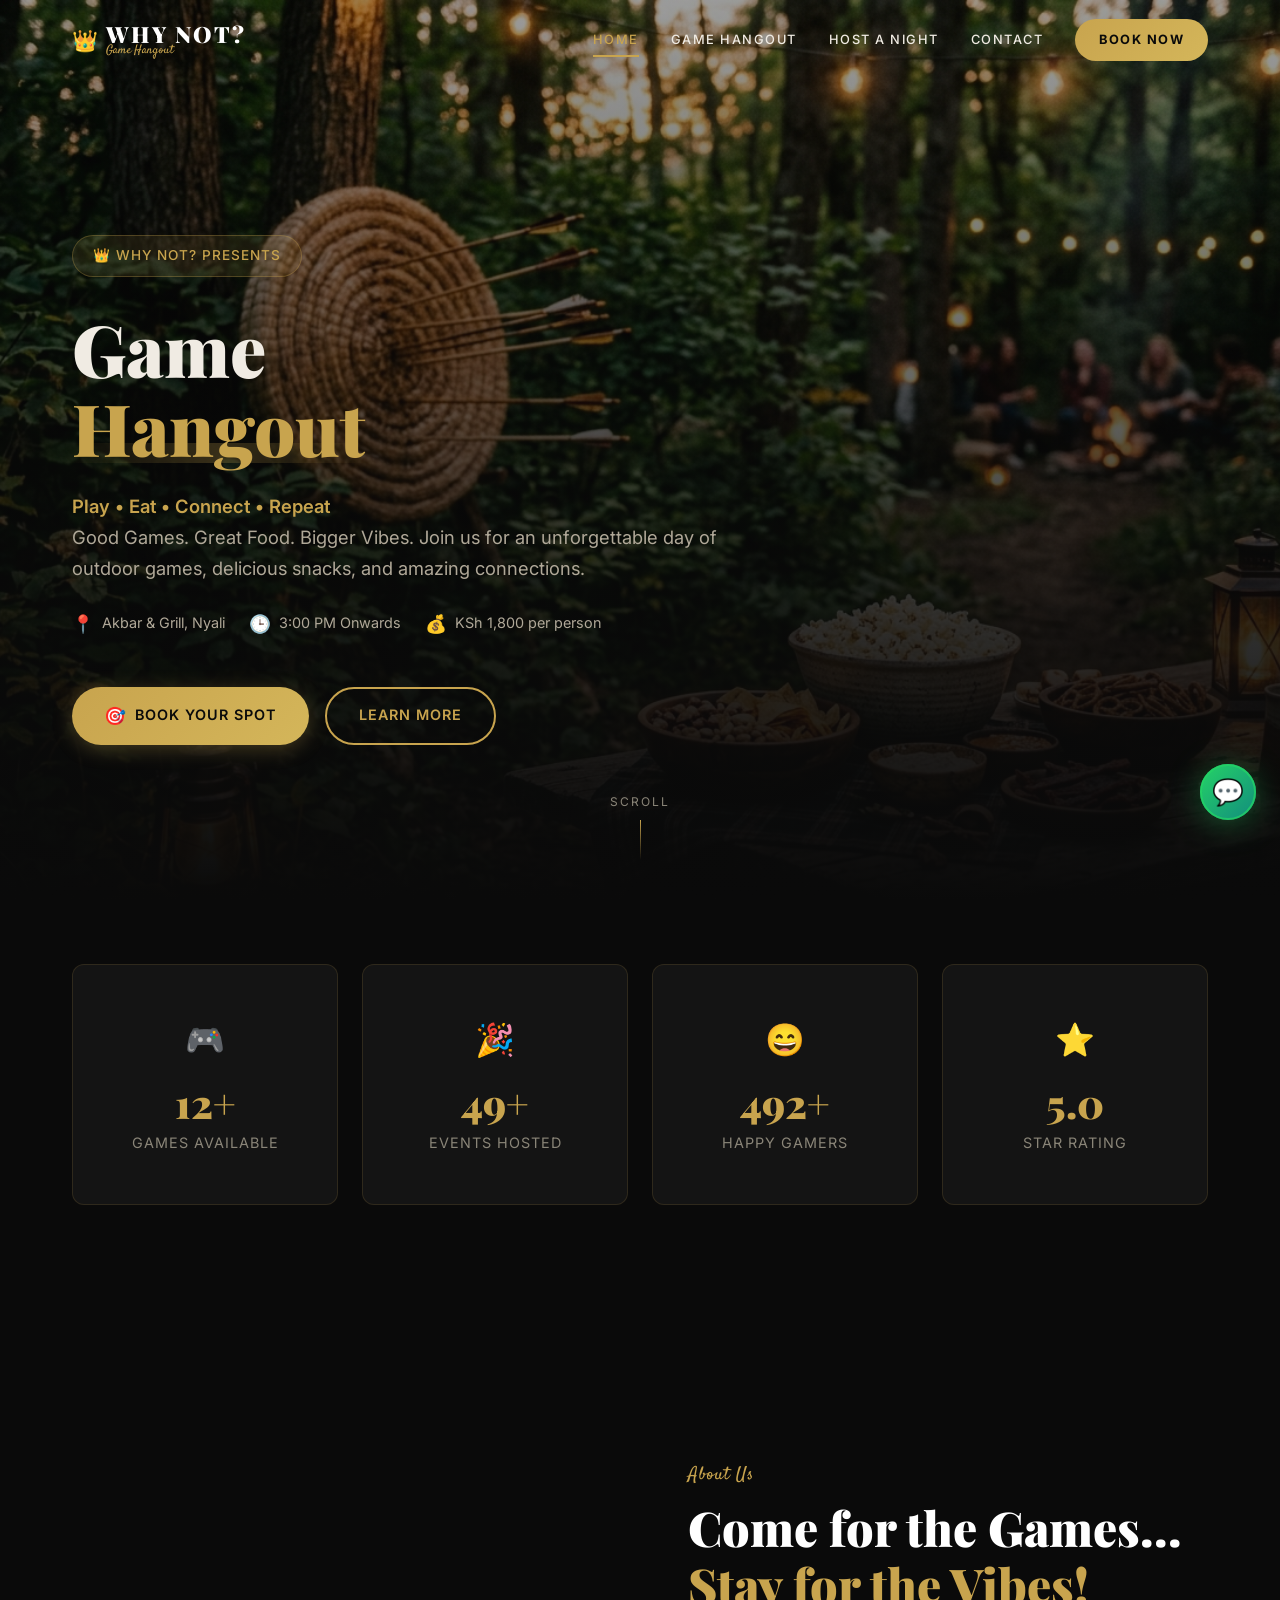
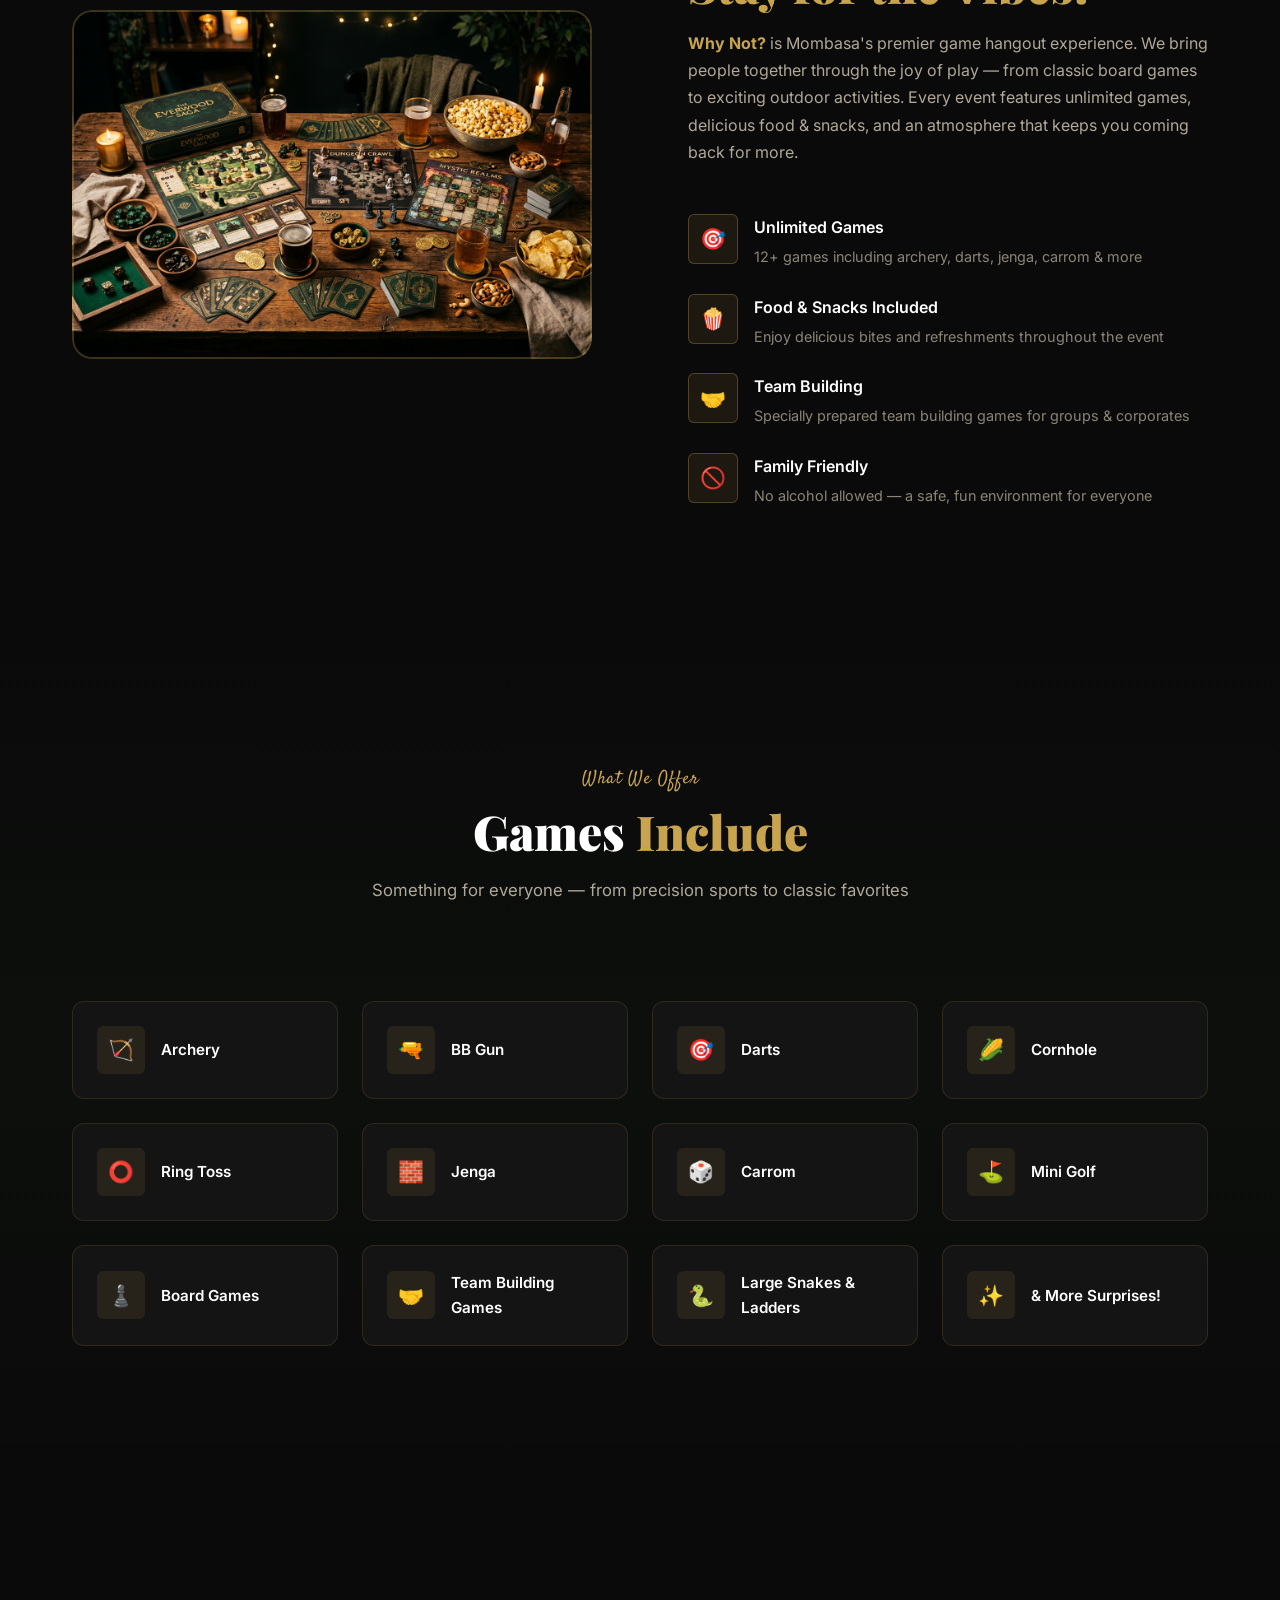
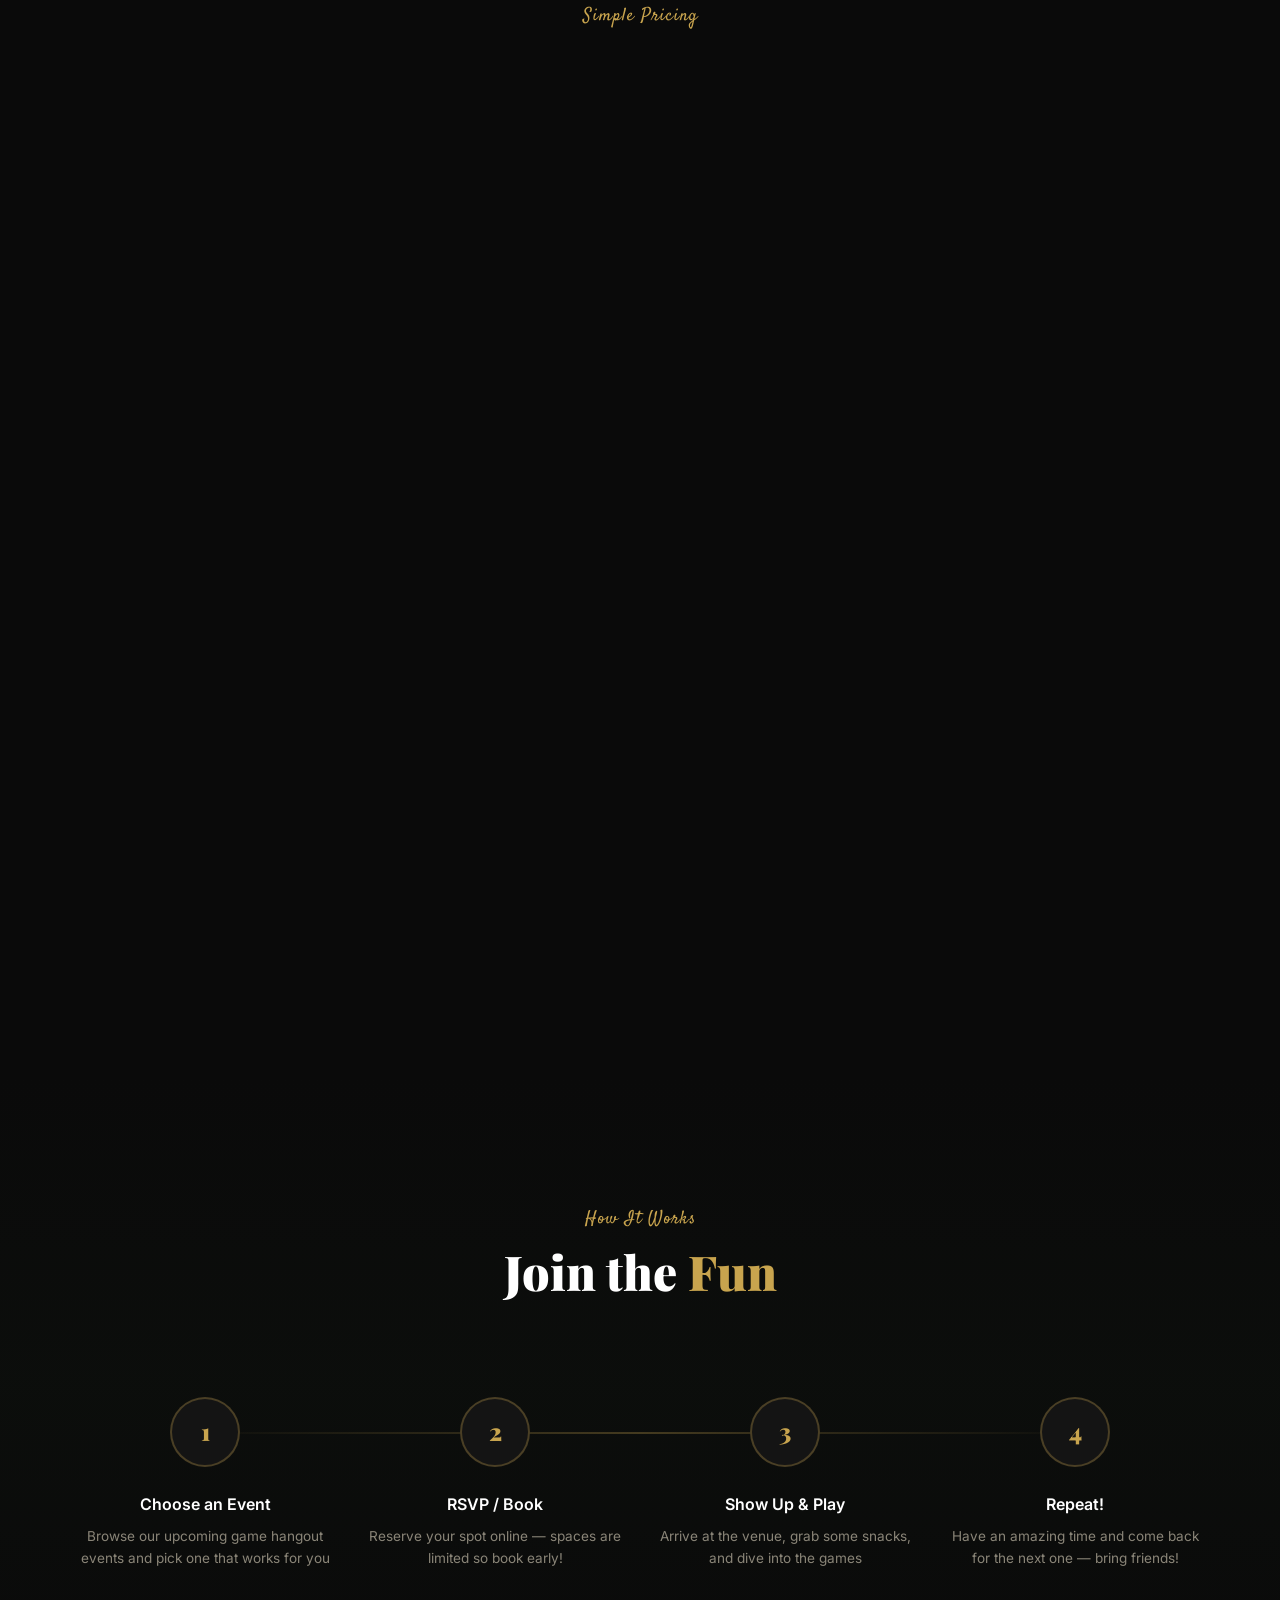
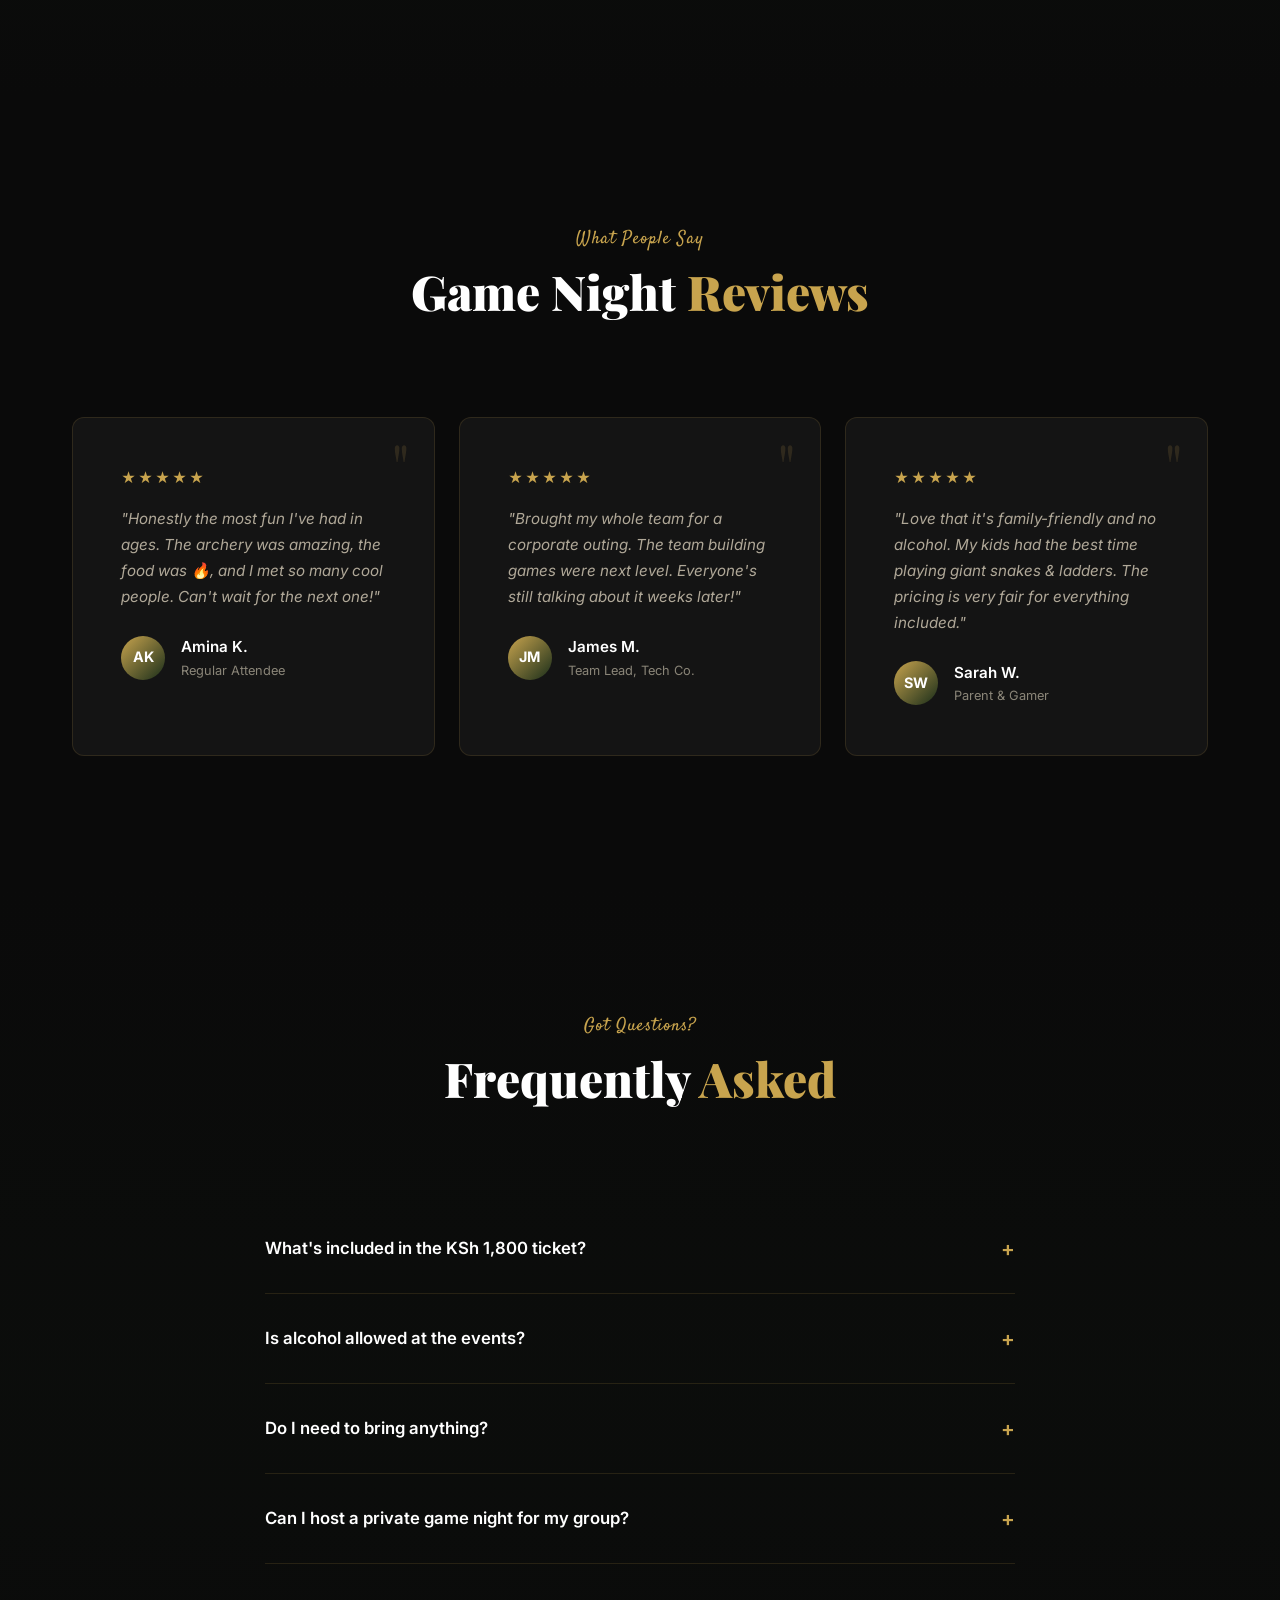
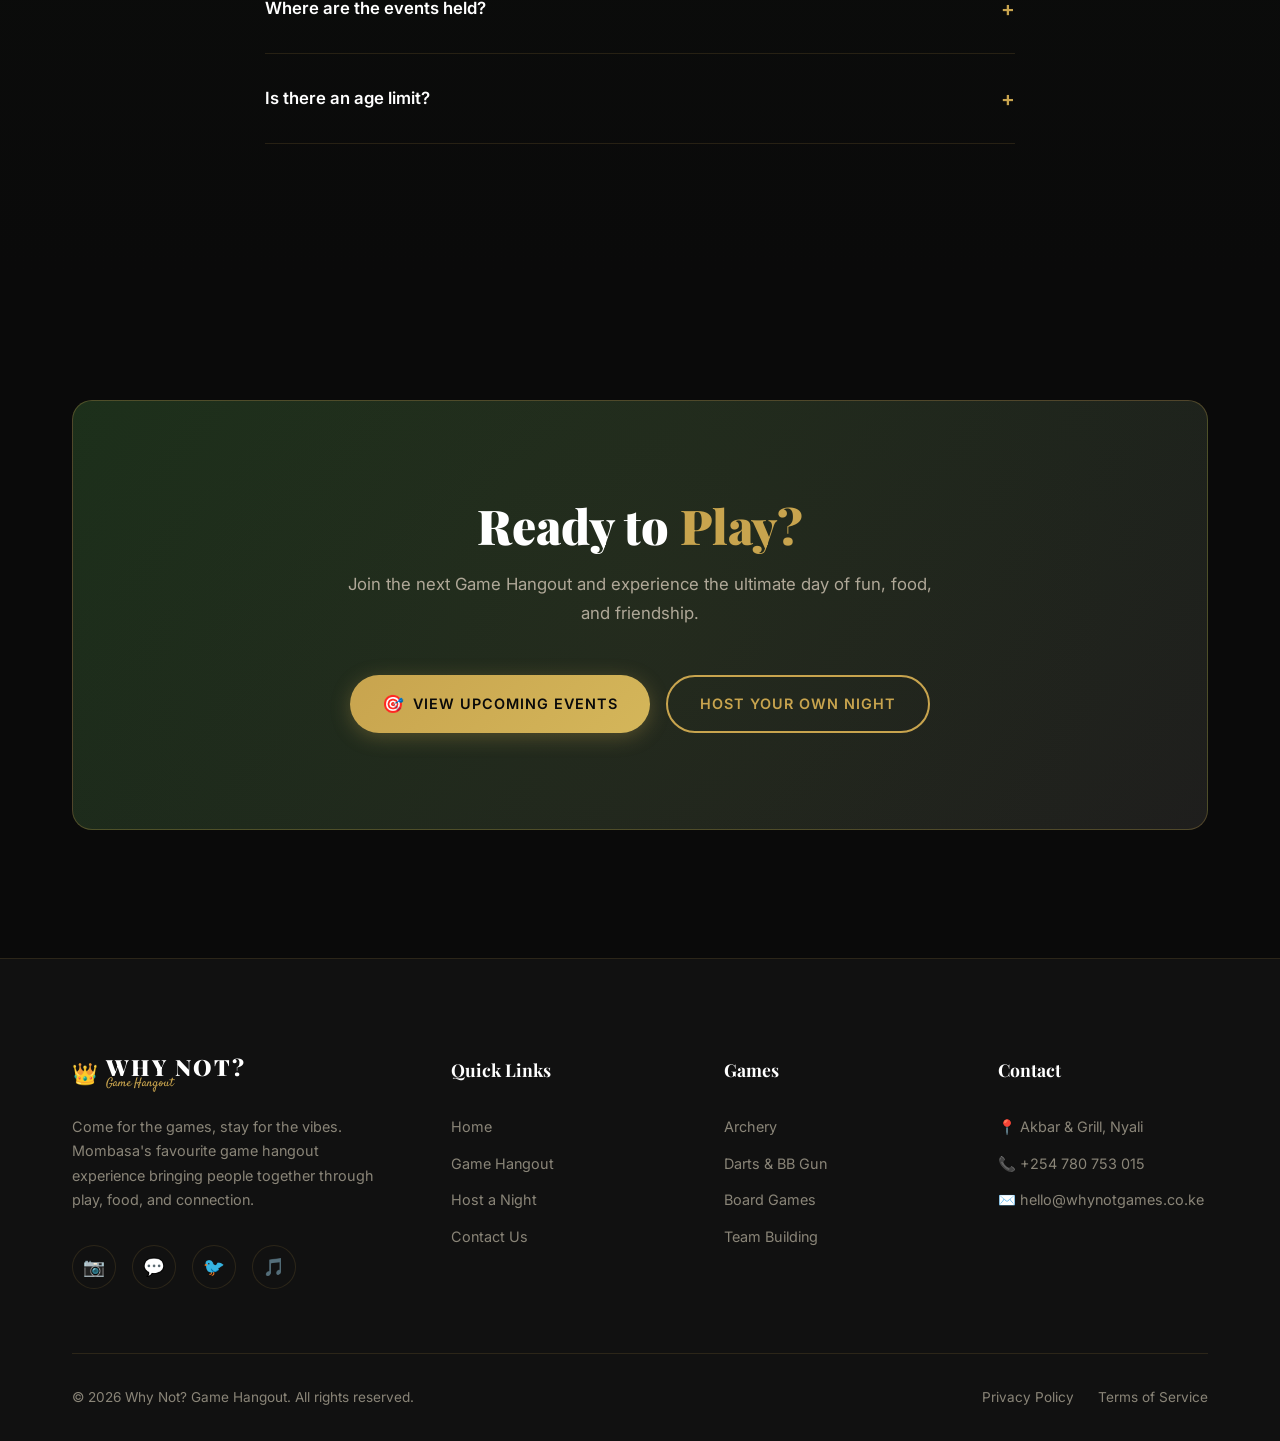
==== commit 255d7ec8: "refactor: update WhatsApp message templates and increment script version across pages" ====
--- a/index.html
+++ b/index.html
@@ -1,4 +1,4 @@
-﻿<!DOCTYPE html>
+<!DOCTYPE html>
 <html lang="en">
 <head>
     <meta charset="UTF-8">
@@ -567,7 +567,7 @@
     </footer>
 
     <!-- Floating WhatsApp Button -->
-    <a href="https://wa.me/254780753015?text=Hi%20Why%20Not%3F%20%F0%9F%91%8B%20I%27d%20like%20to%20find%20out%20more%20about%20your%20Game%20Hangout%20events!" 
+    <a href="https://wa.me/254780753015?text=Hi%20Why%20Not%3F%20I%27d%20like%20to%20find%20out%20more%20about%20your%20Game%20Hangout%20events!" 
        class="whatsapp-float" 
        target="_blank" 
        rel="noopener noreferrer"
@@ -578,6 +578,6 @@
     <!-- Back to Top -->
     <button class="back-to-top" aria-label="Back to top">↑</button>
 
-    <script src="main.js?v=2"></script>
+    <script src="main.js?v=3"></script>
 </body>
 </html>
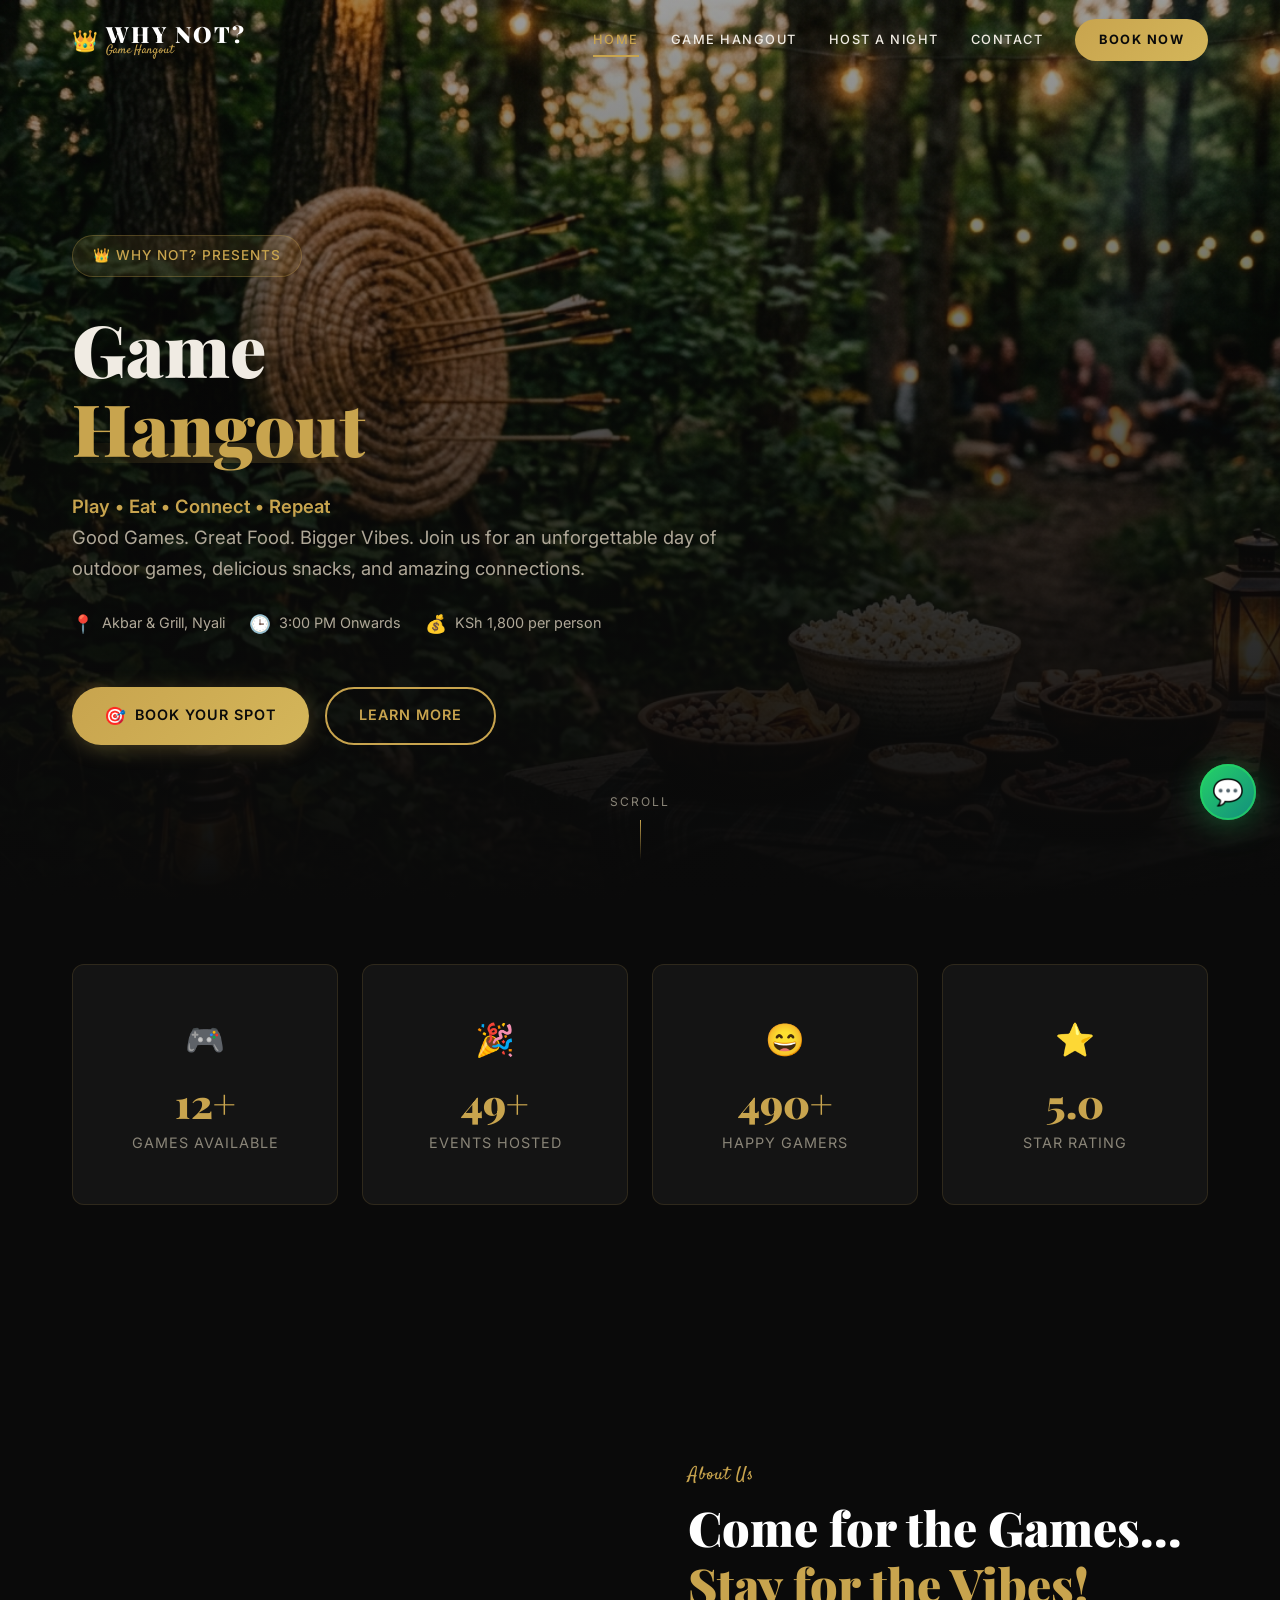
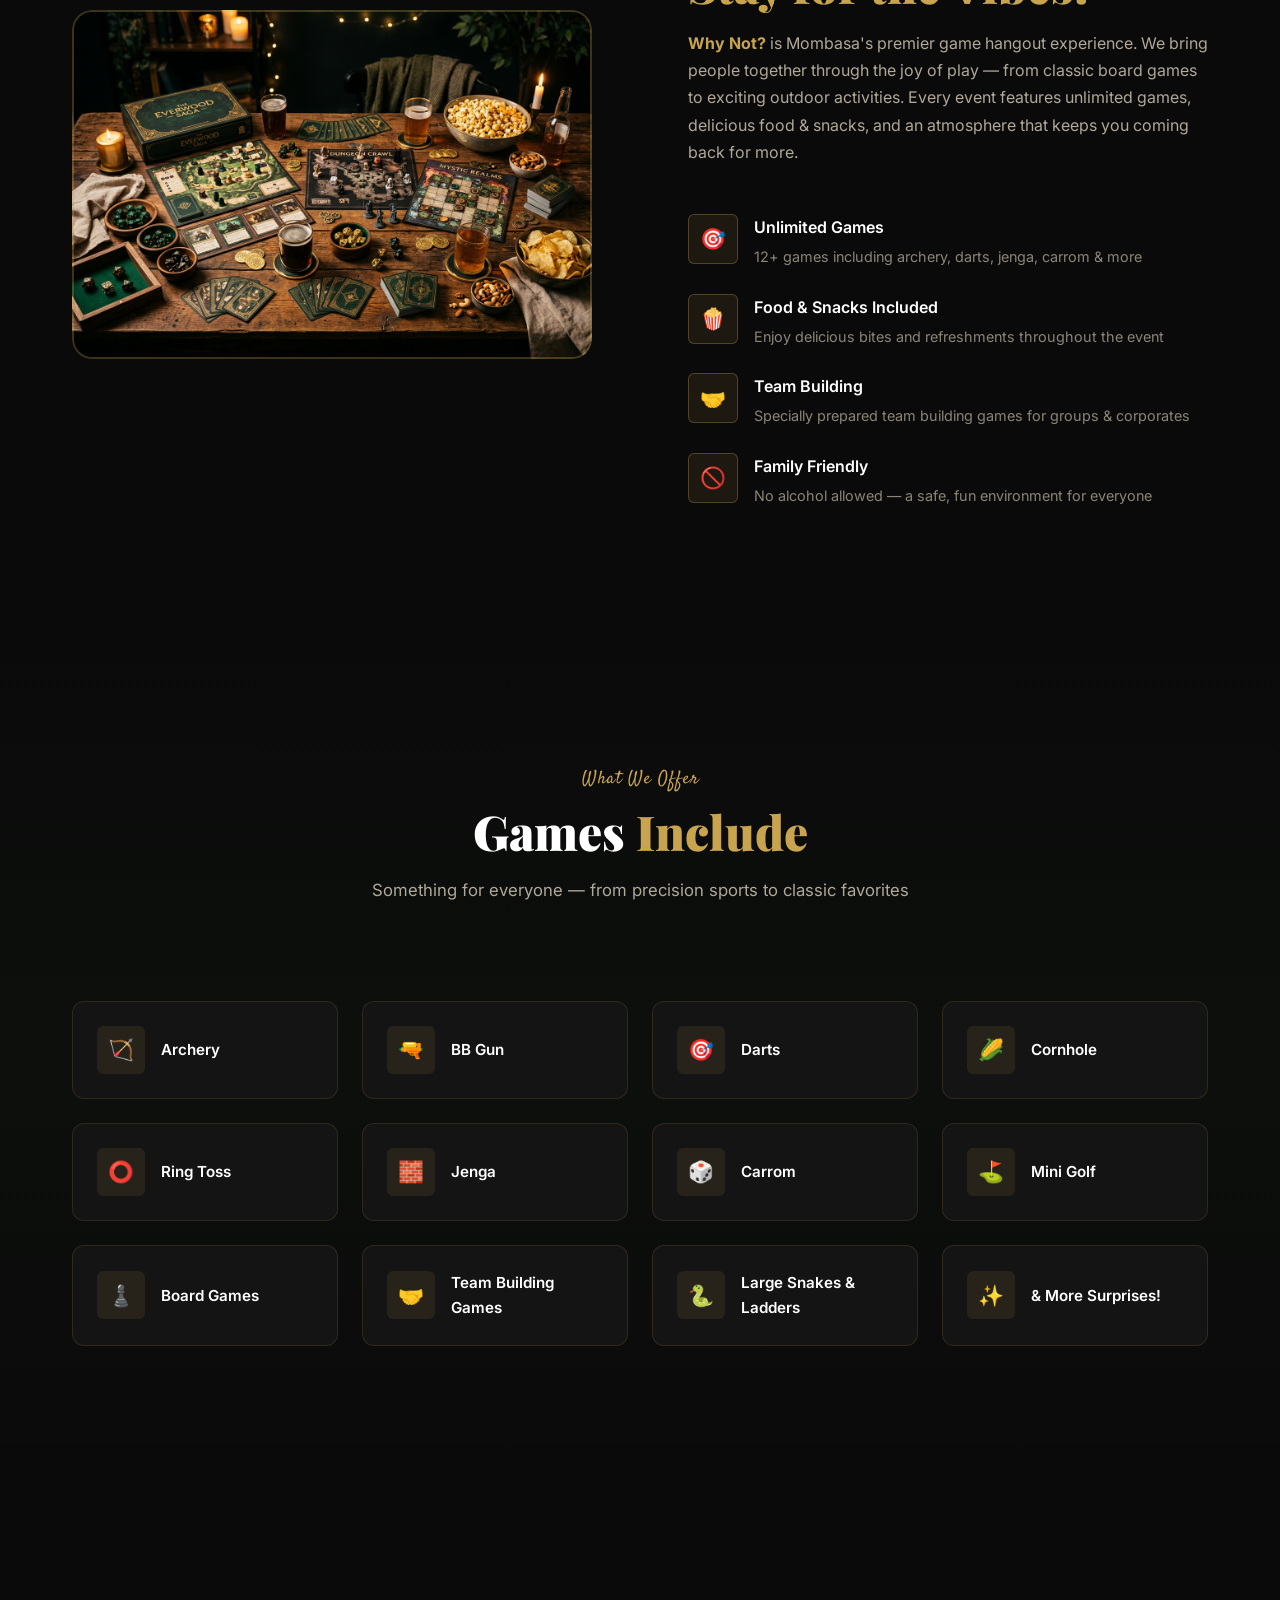
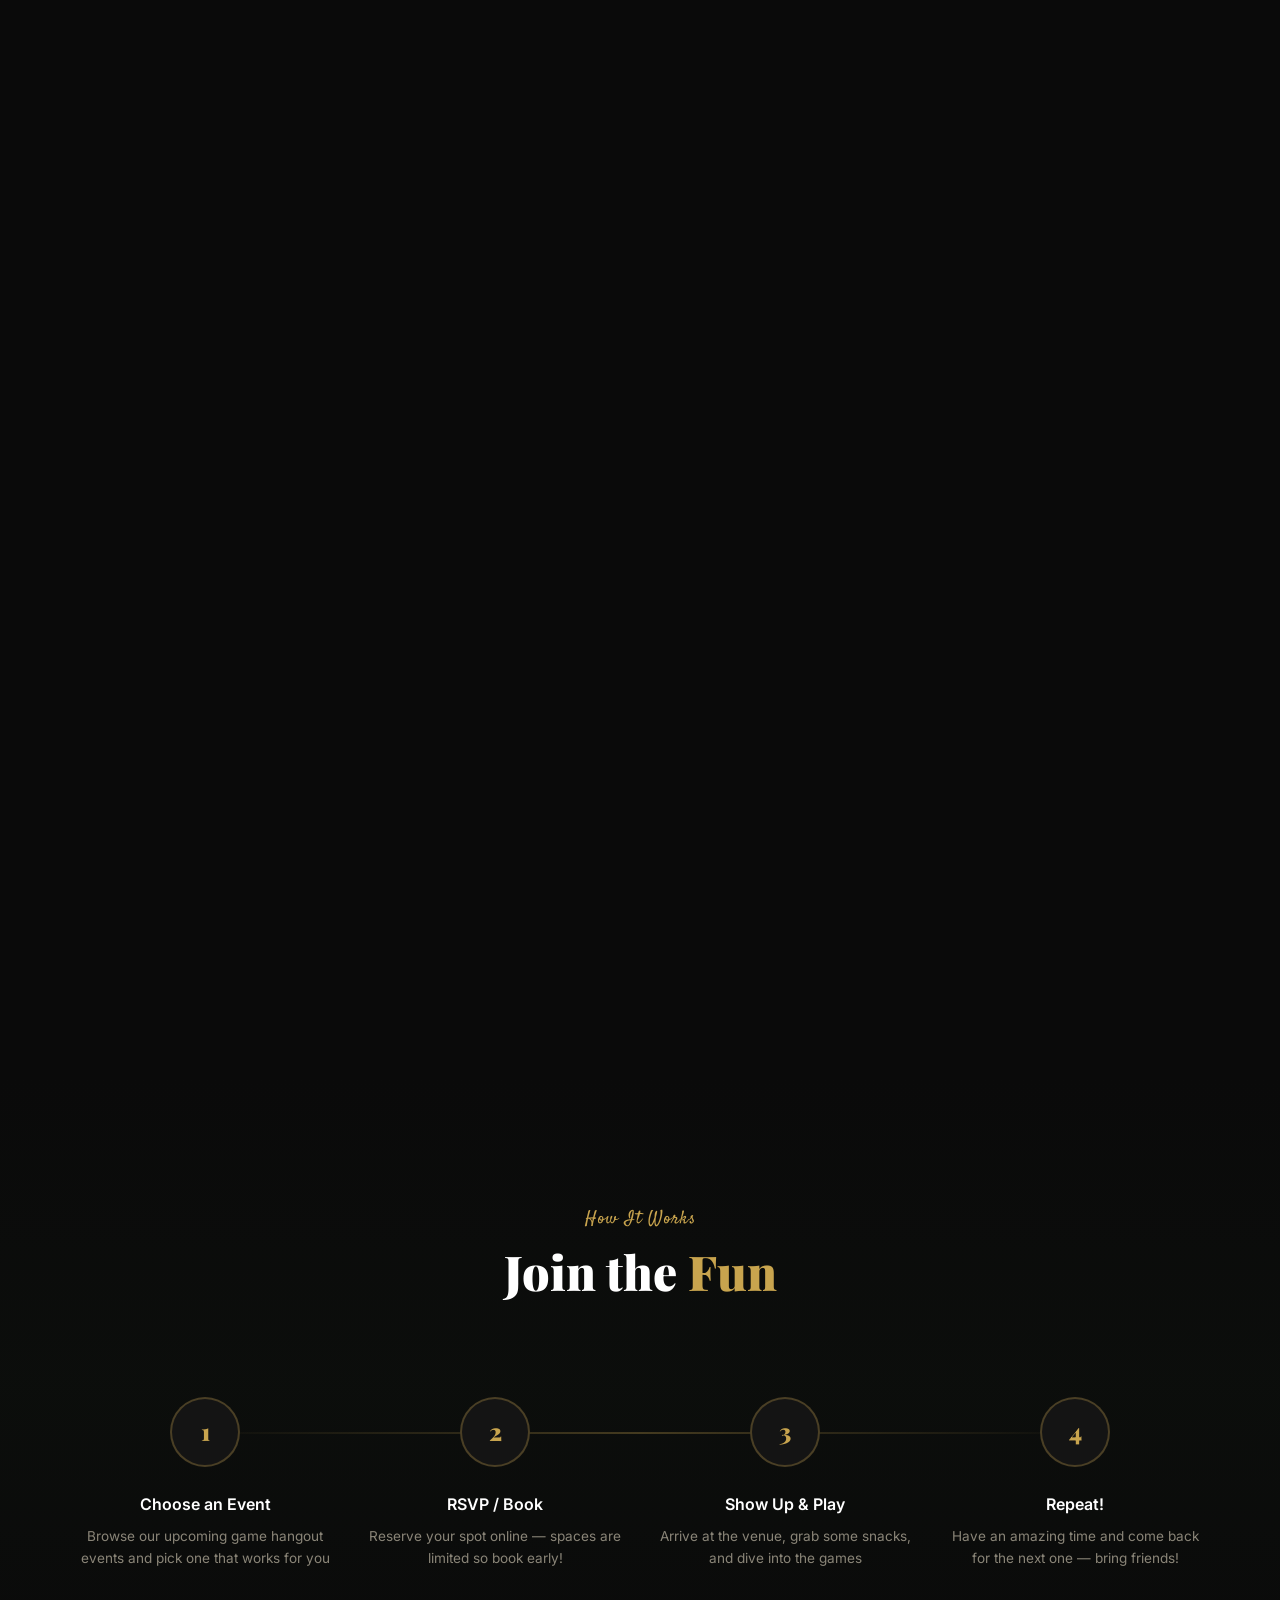
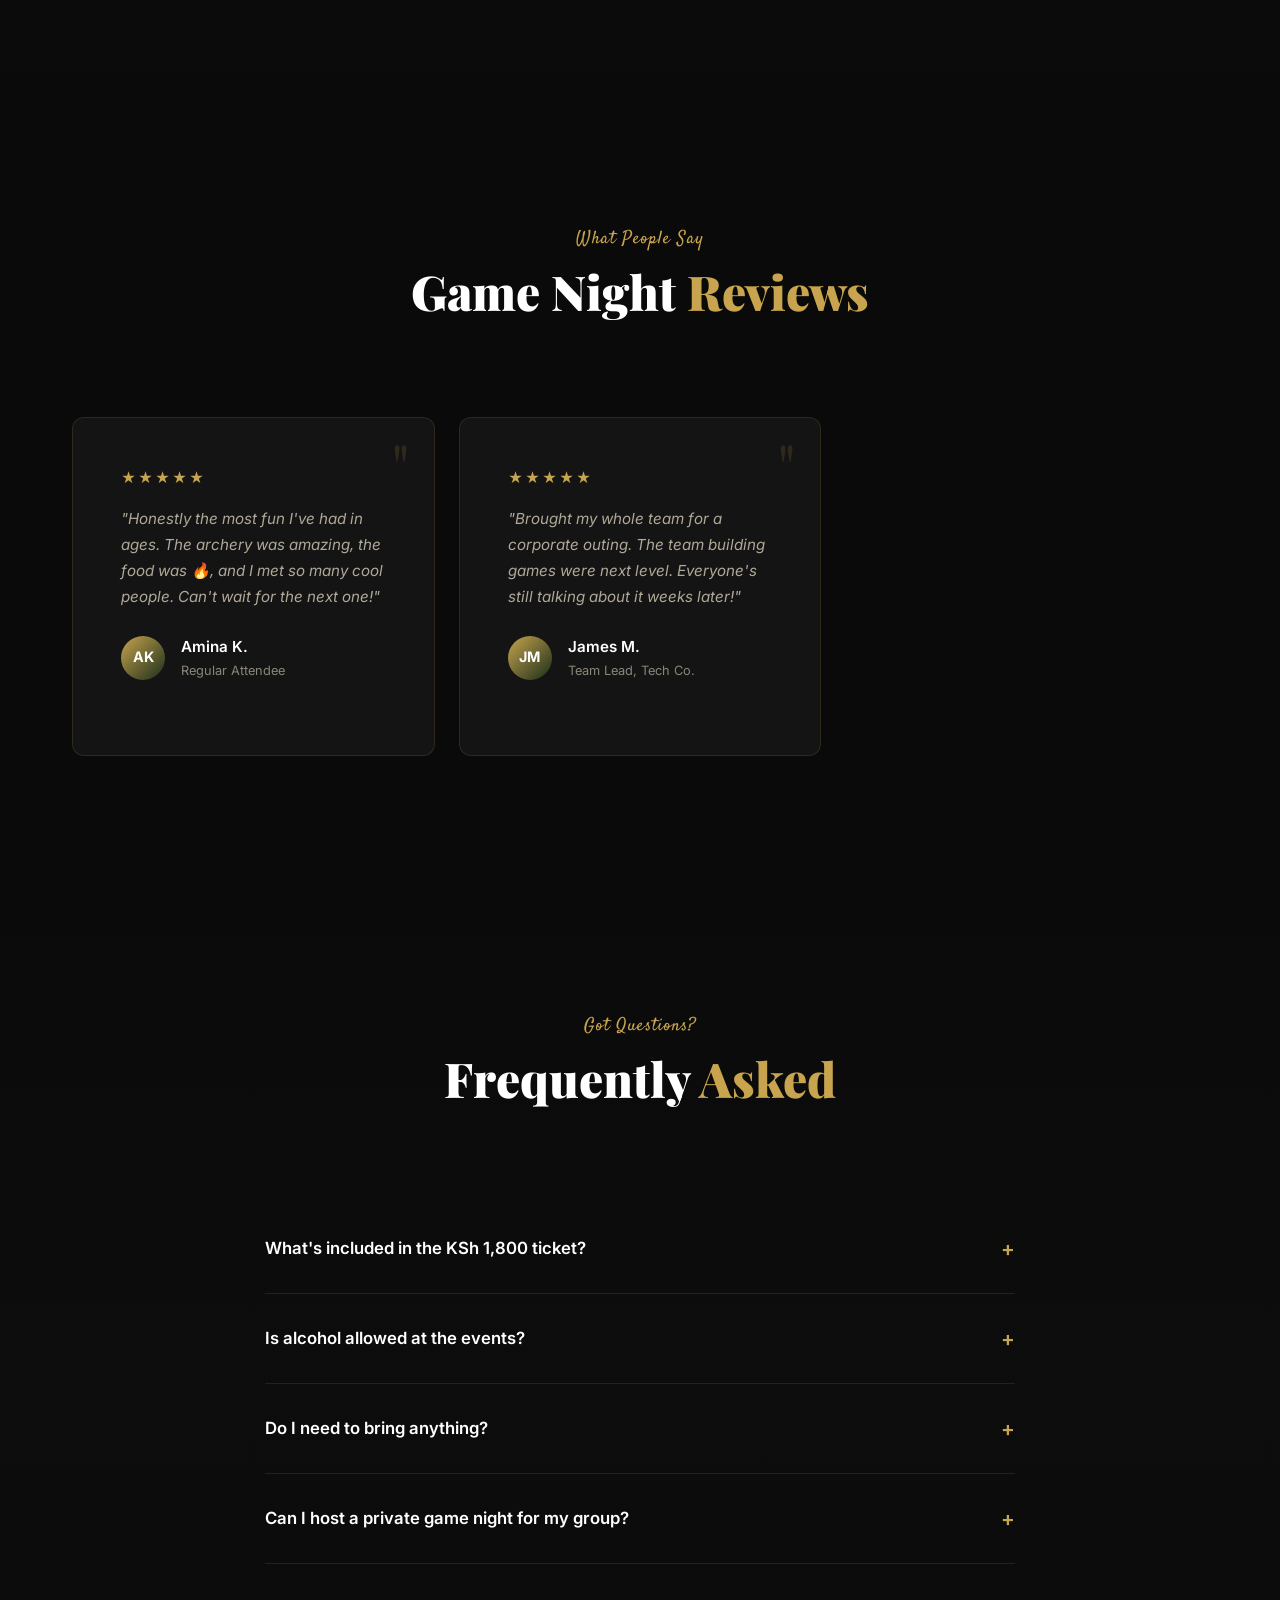
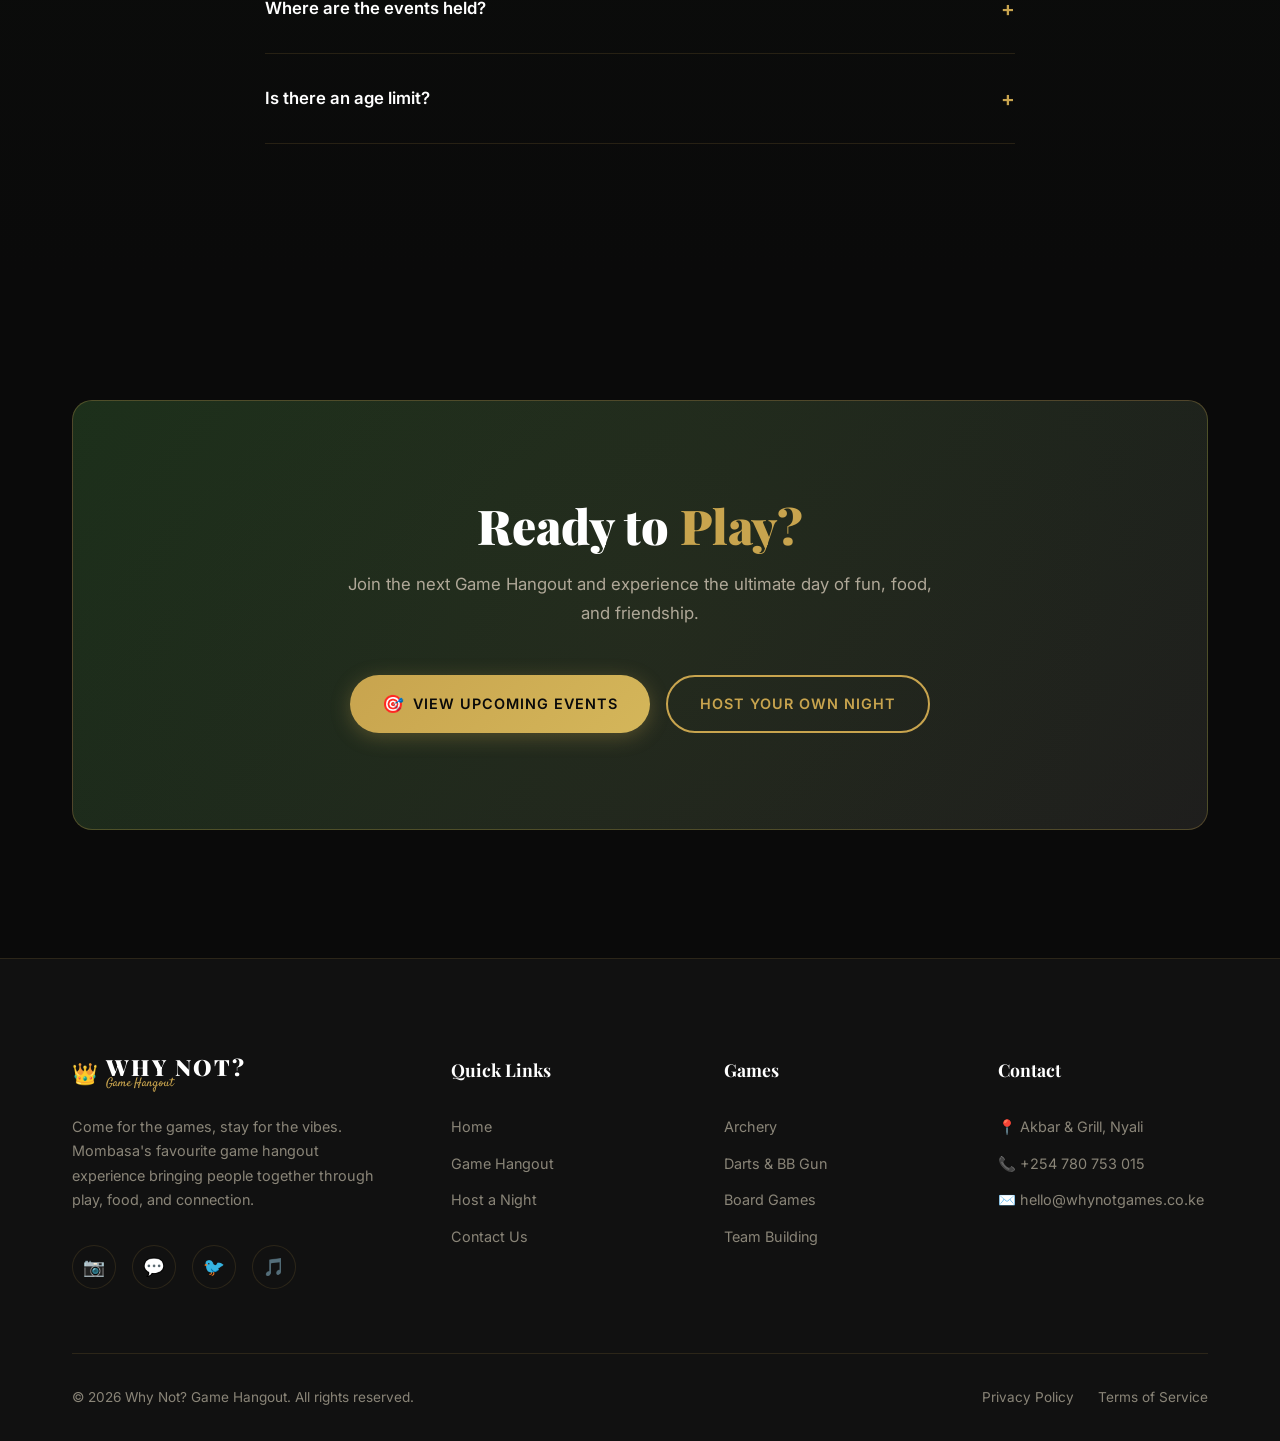
==== commit 597a7069: "feat: implement in-place WhatsApp form confirmation and update script cache version" ====
--- a/index.html
+++ b/index.html
@@ -578,6 +578,6 @@
     <!-- Back to Top -->
     <button class="back-to-top" aria-label="Back to top">↑</button>
 
-    <script src="main.js?v=3"></script>
+    <script src="main.js?v=4"></script>
 </body>
 </html>
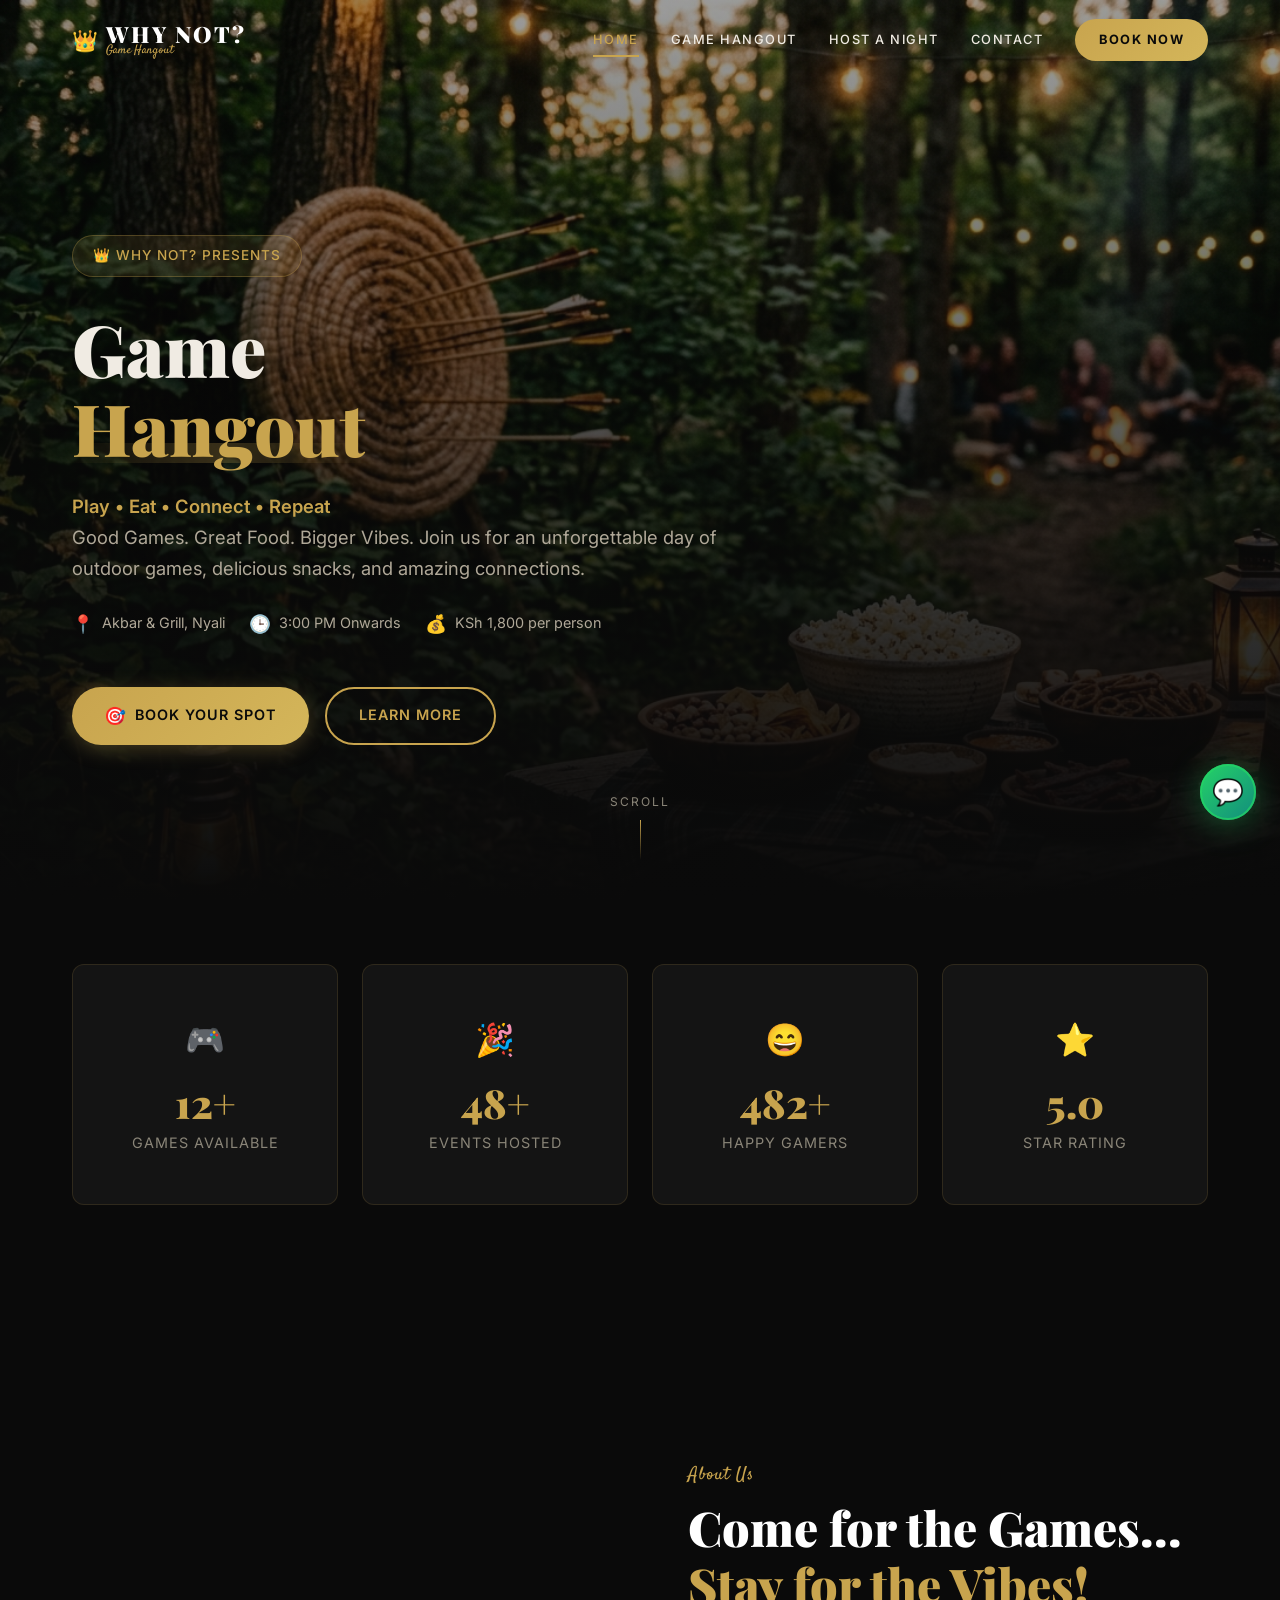
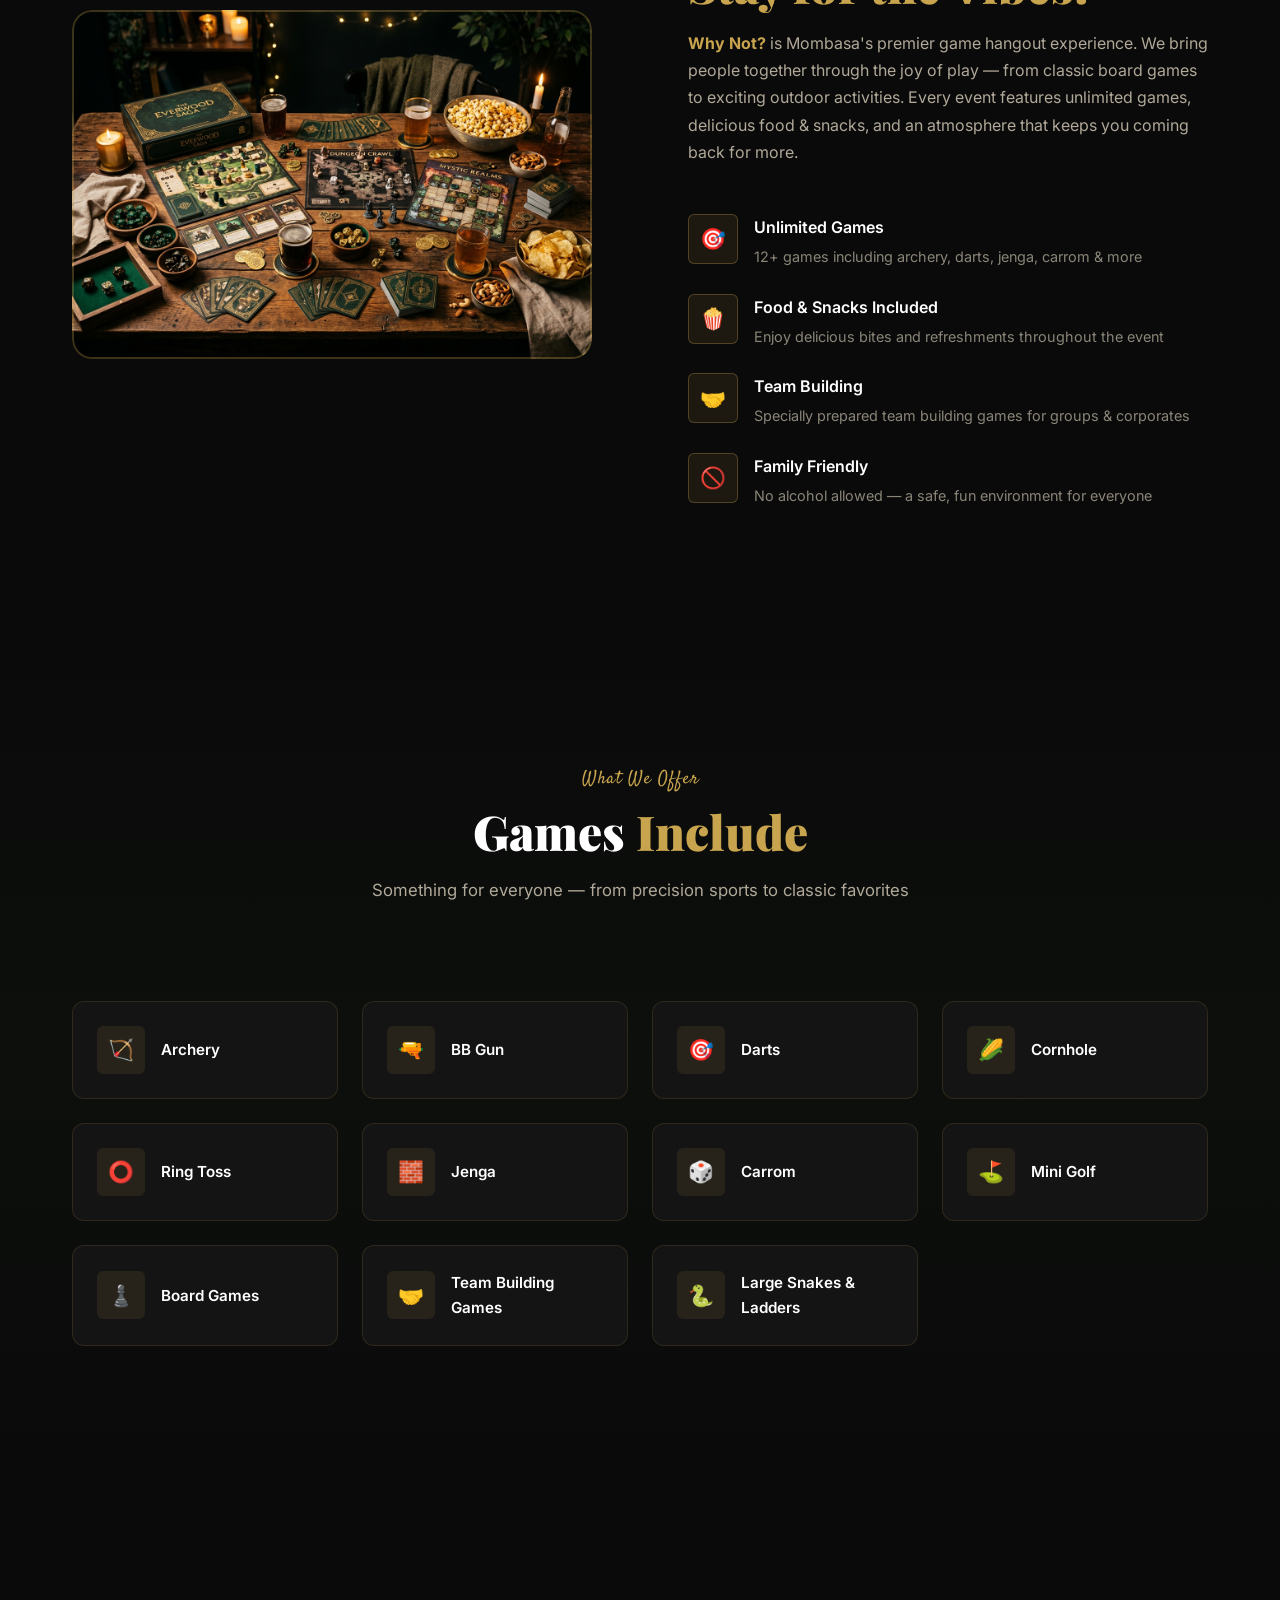
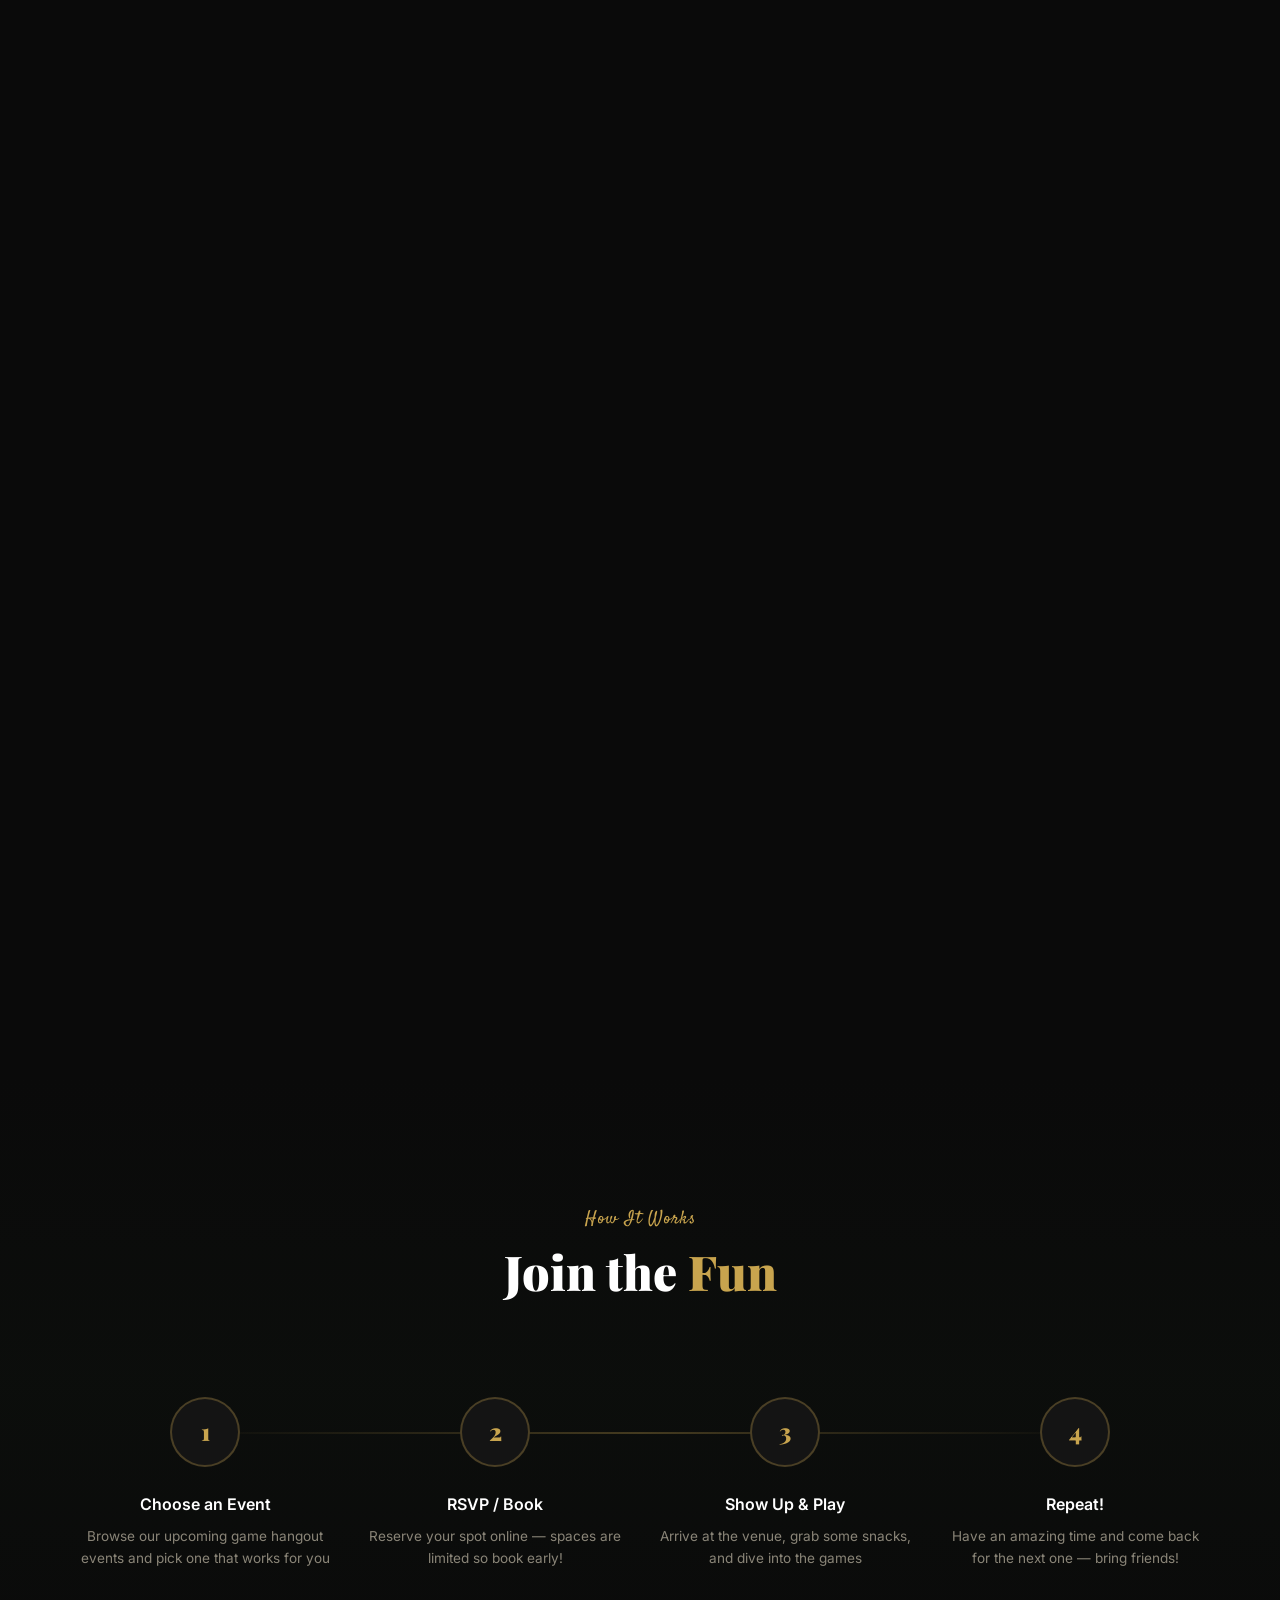
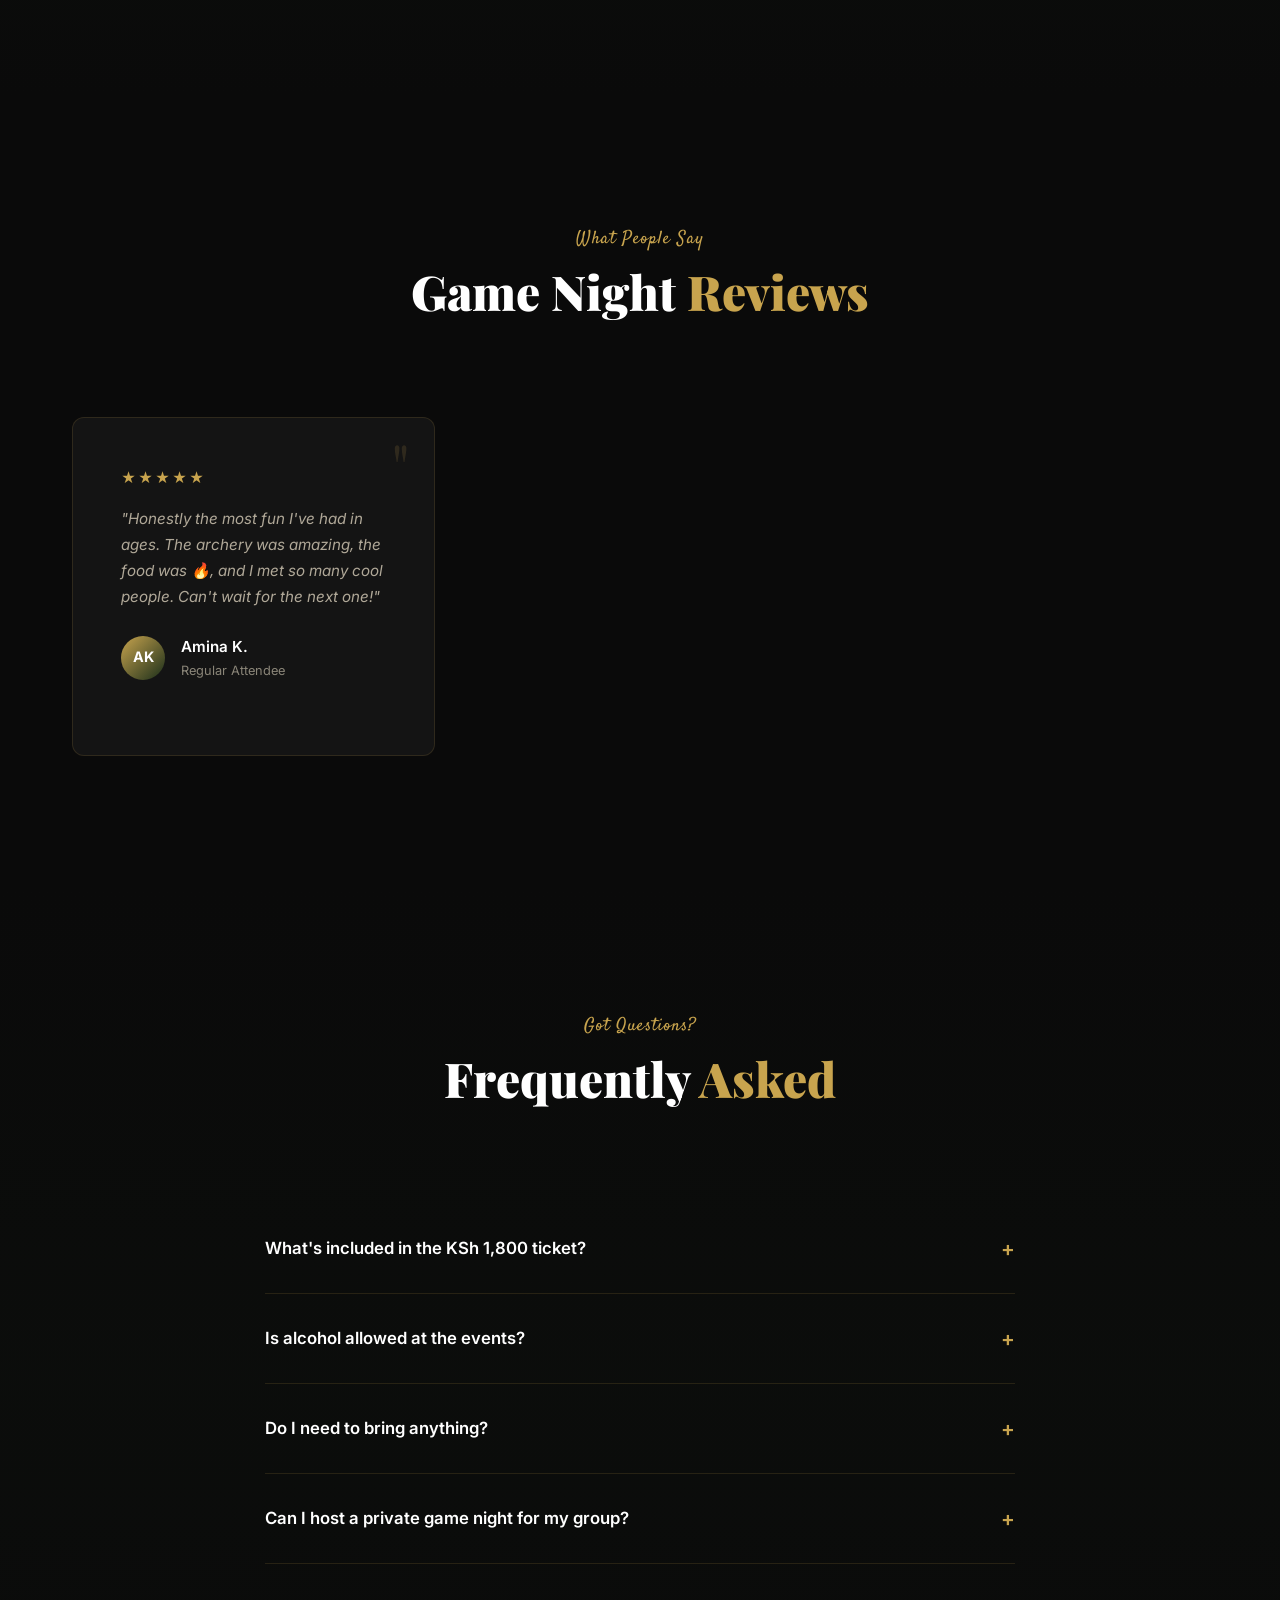
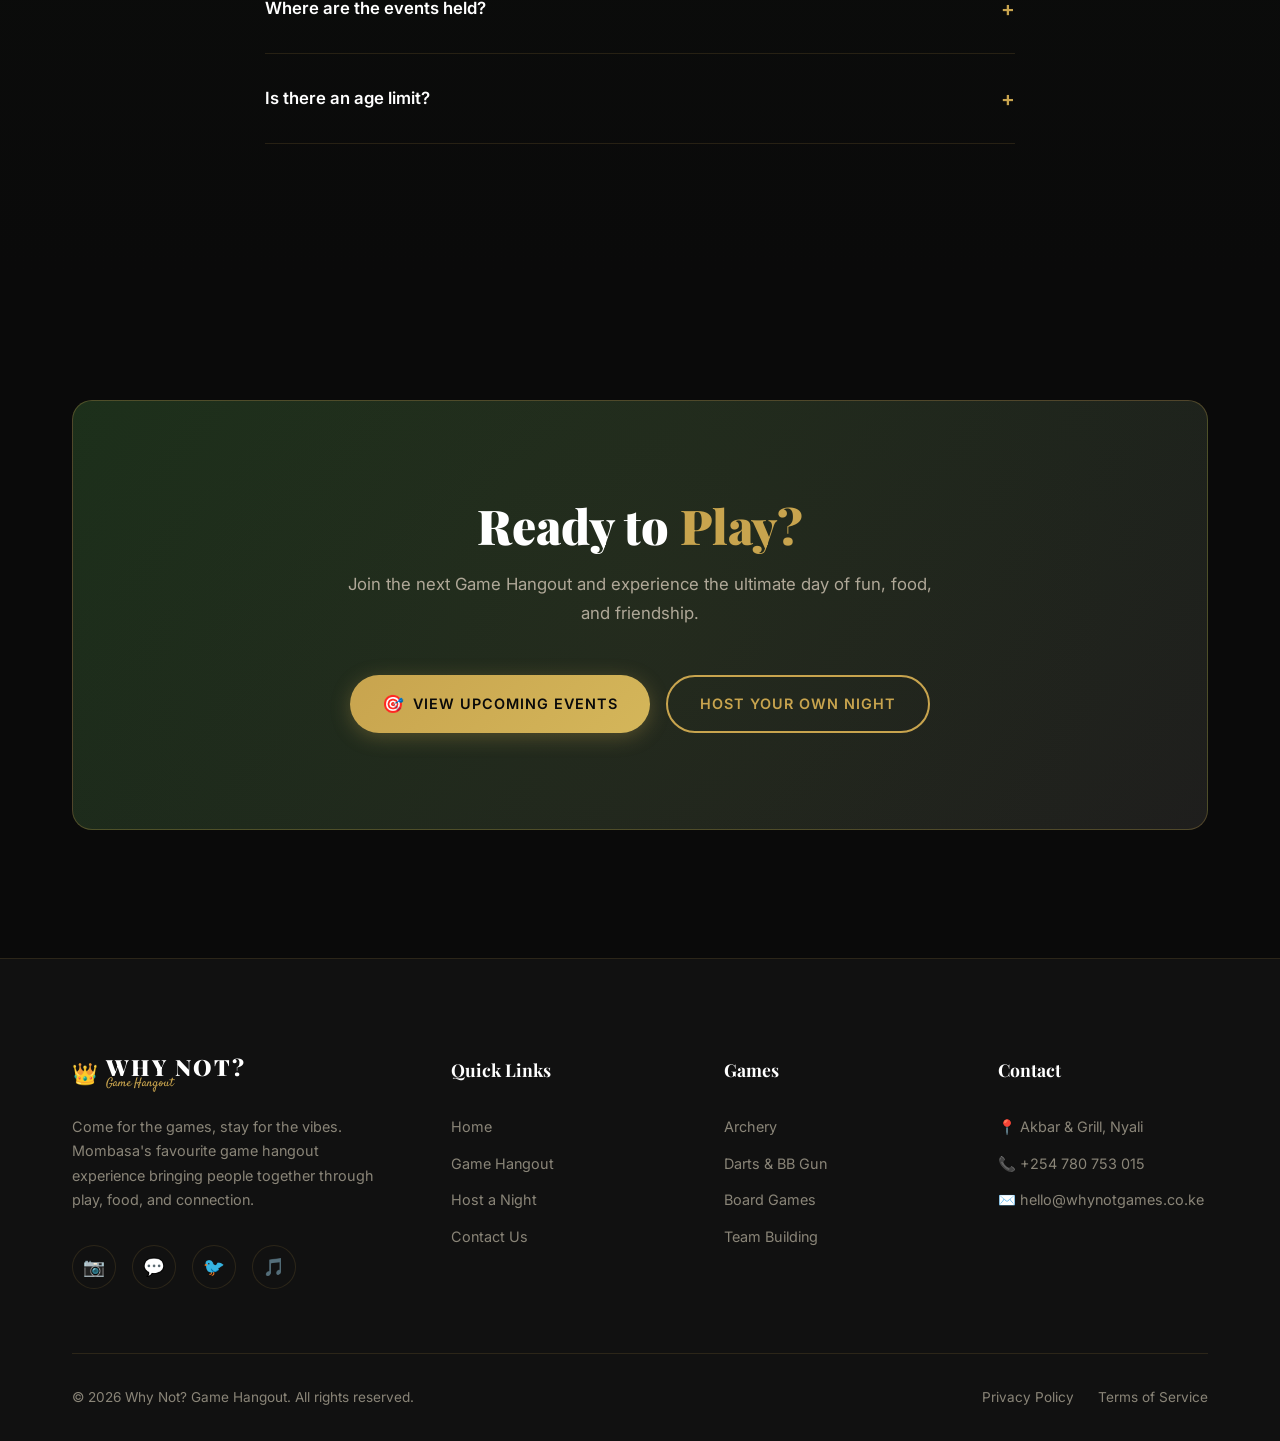
==== commit 199d2d41: "feat: add close button and improve handling for form success confirmation card" ====
--- a/index.html
+++ b/index.html
@@ -578,6 +578,6 @@
     <!-- Back to Top -->
     <button class="back-to-top" aria-label="Back to top">↑</button>
 
-    <script src="main.js?v=4"></script>
+    <script src="main.js?v=5"></script>
 </body>
 </html>
--- a/styles.css
+++ b/styles.css
@@ -2318,3 +2318,34 @@
         font-size: 1.4rem;
     }
 }
+
+/* ============================================
+   FORM SUCCESS CONFIRMATION CARD
+   ============================================ */
+.form-success-card {
+    position: relative;
+    width: 100%;
+}
+
+.form-success-close {
+    position: absolute;
+    top: 10px;
+    right: 14px;
+    background: transparent;
+    border: none;
+    font-size: 1.4rem;
+    color: var(--clr-gray-300);
+    cursor: pointer;
+    padding: 6px 12px;
+    line-height: 1;
+    border-radius: var(--radius-sm);
+    transition: color 0.2s, background 0.2s, transform 0.2s;
+    z-index: 10;
+}
+
+.form-success-close:hover {
+    color: var(--clr-gold);
+    background: rgba(255, 255, 255, 0.08);
+    transform: scale(1.1);
+}
+
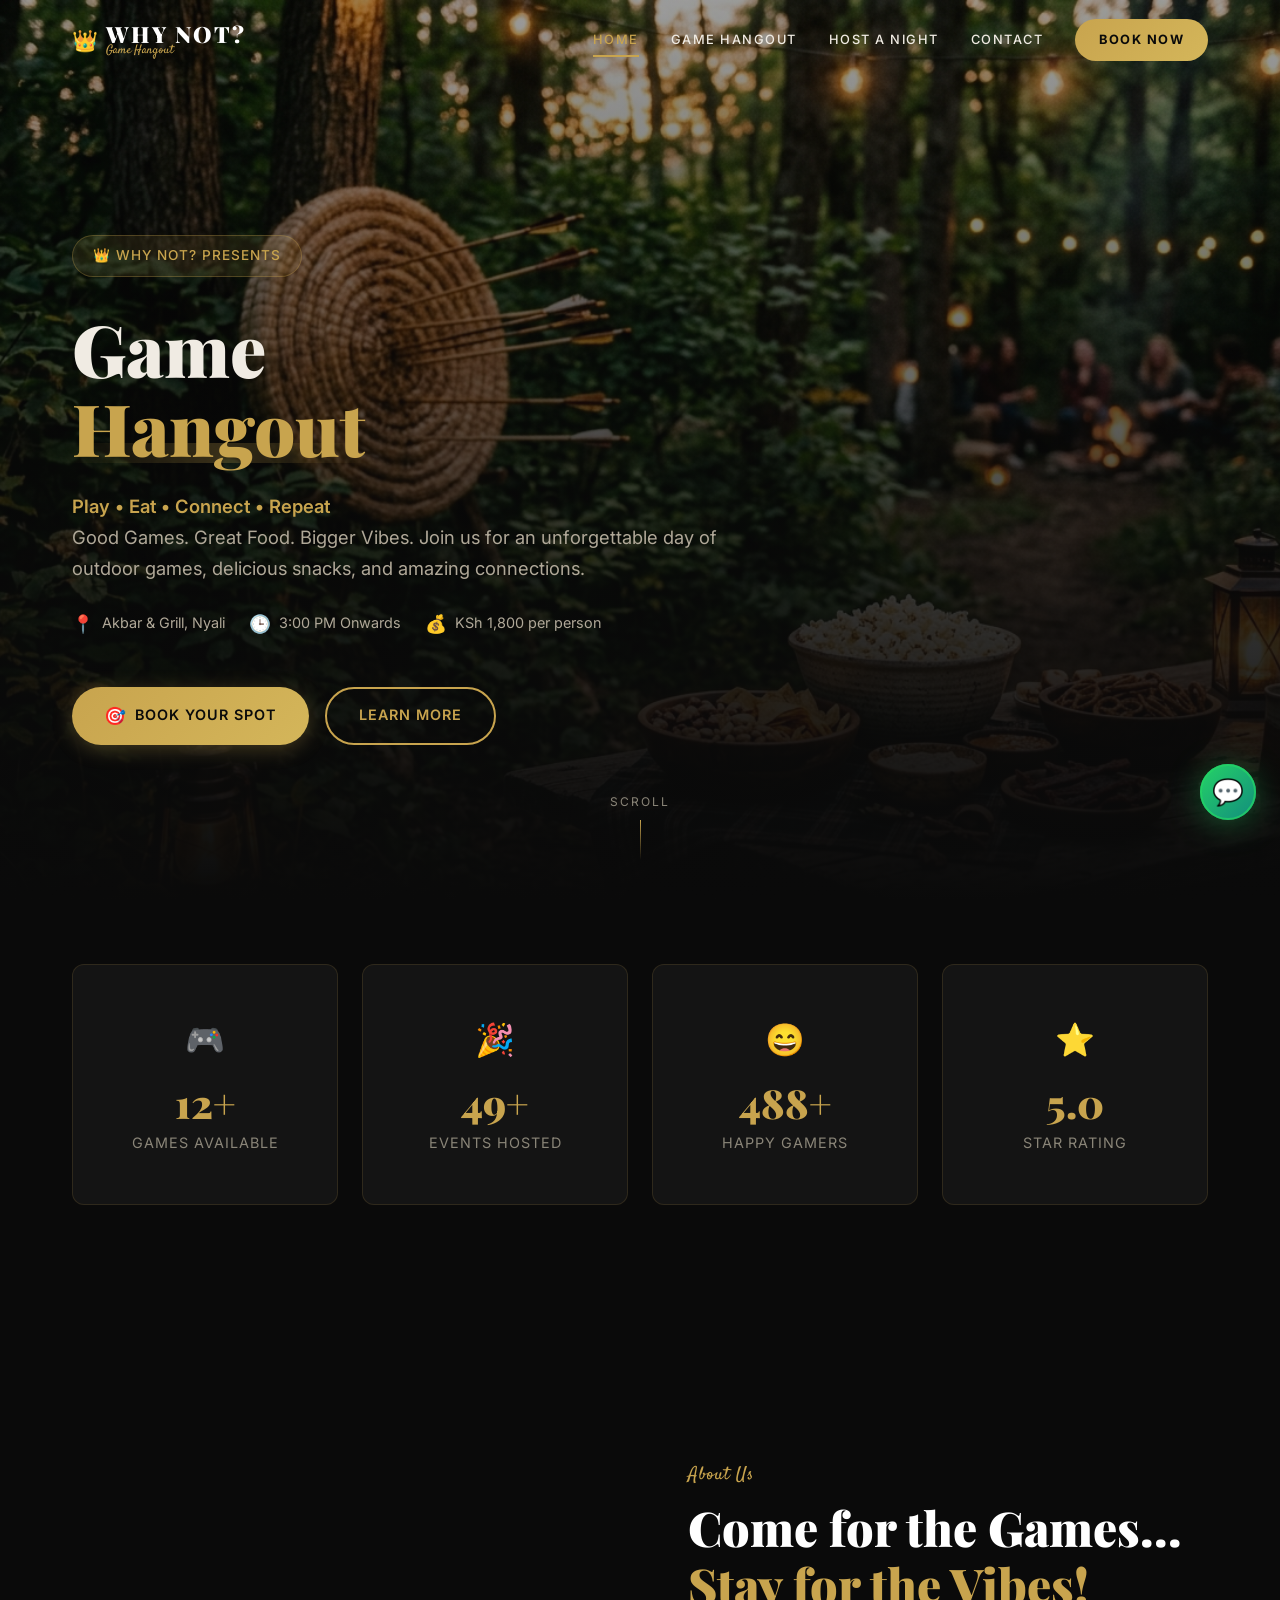
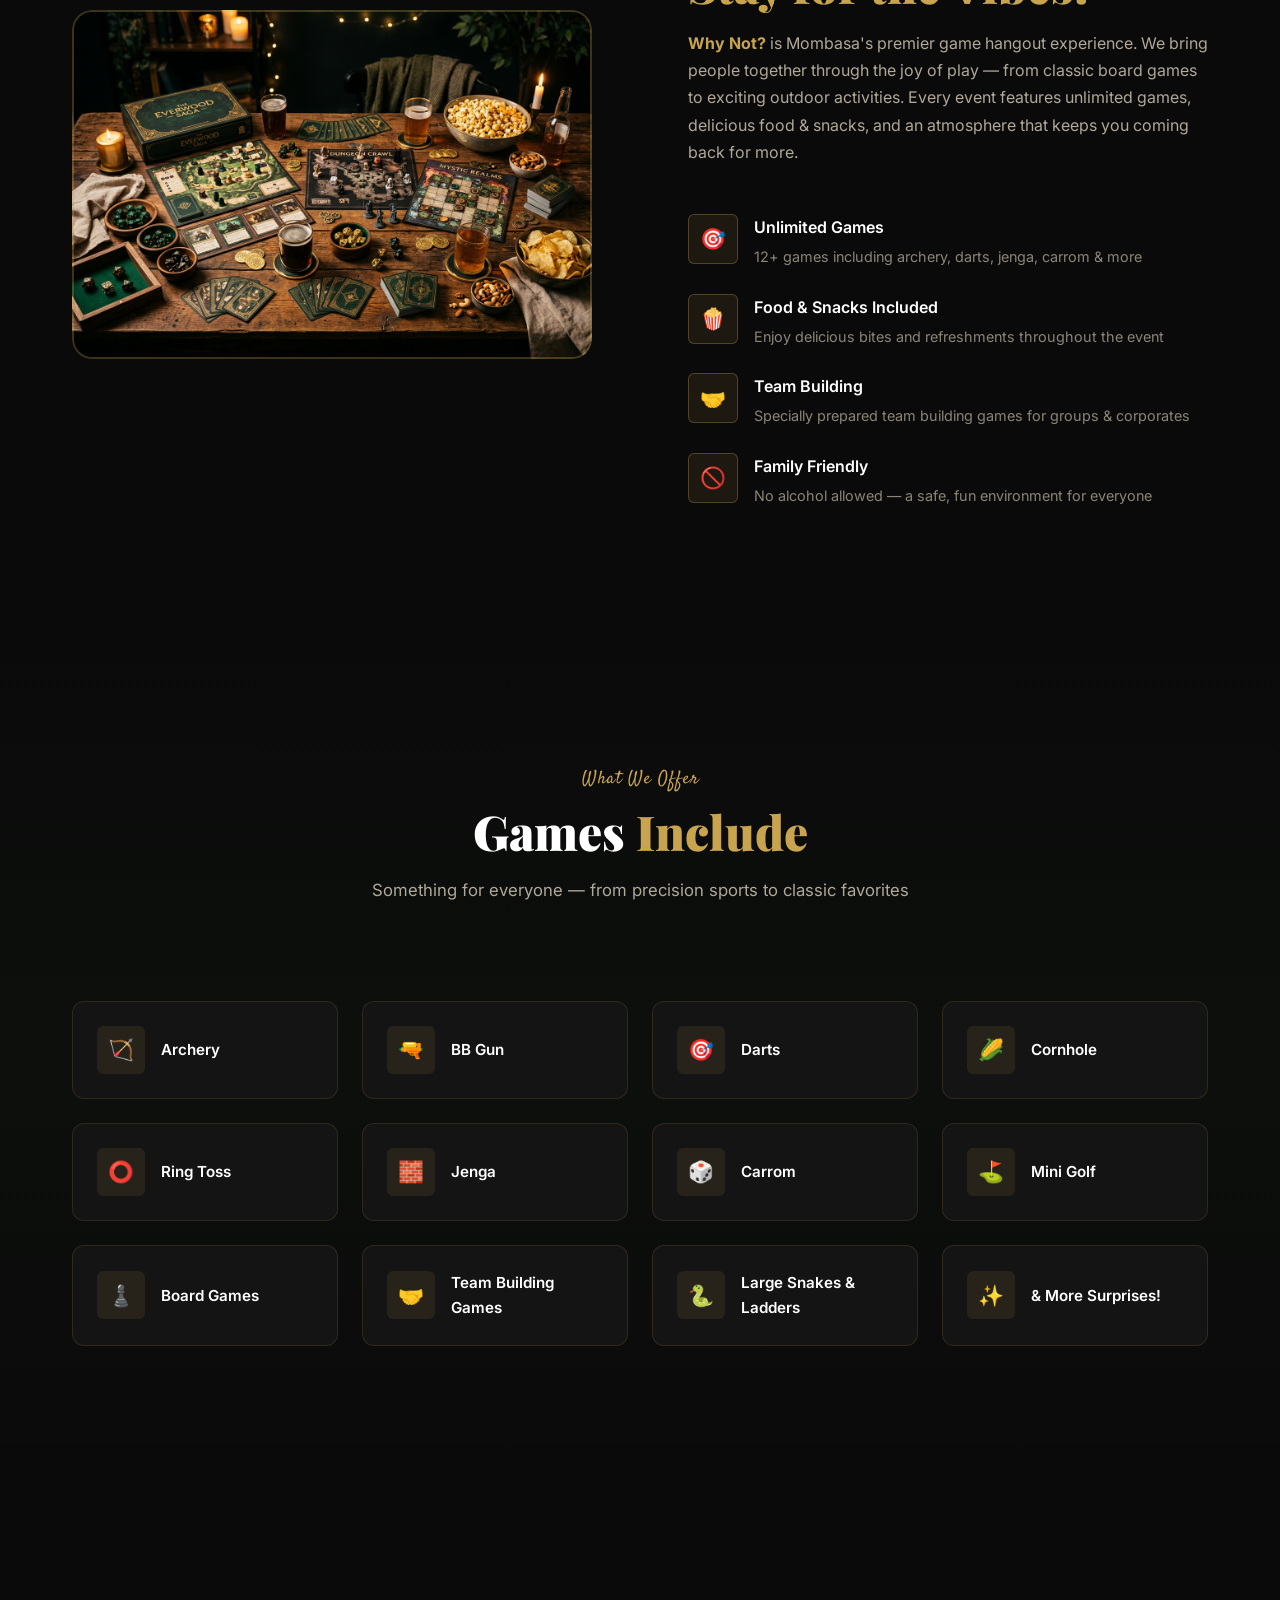
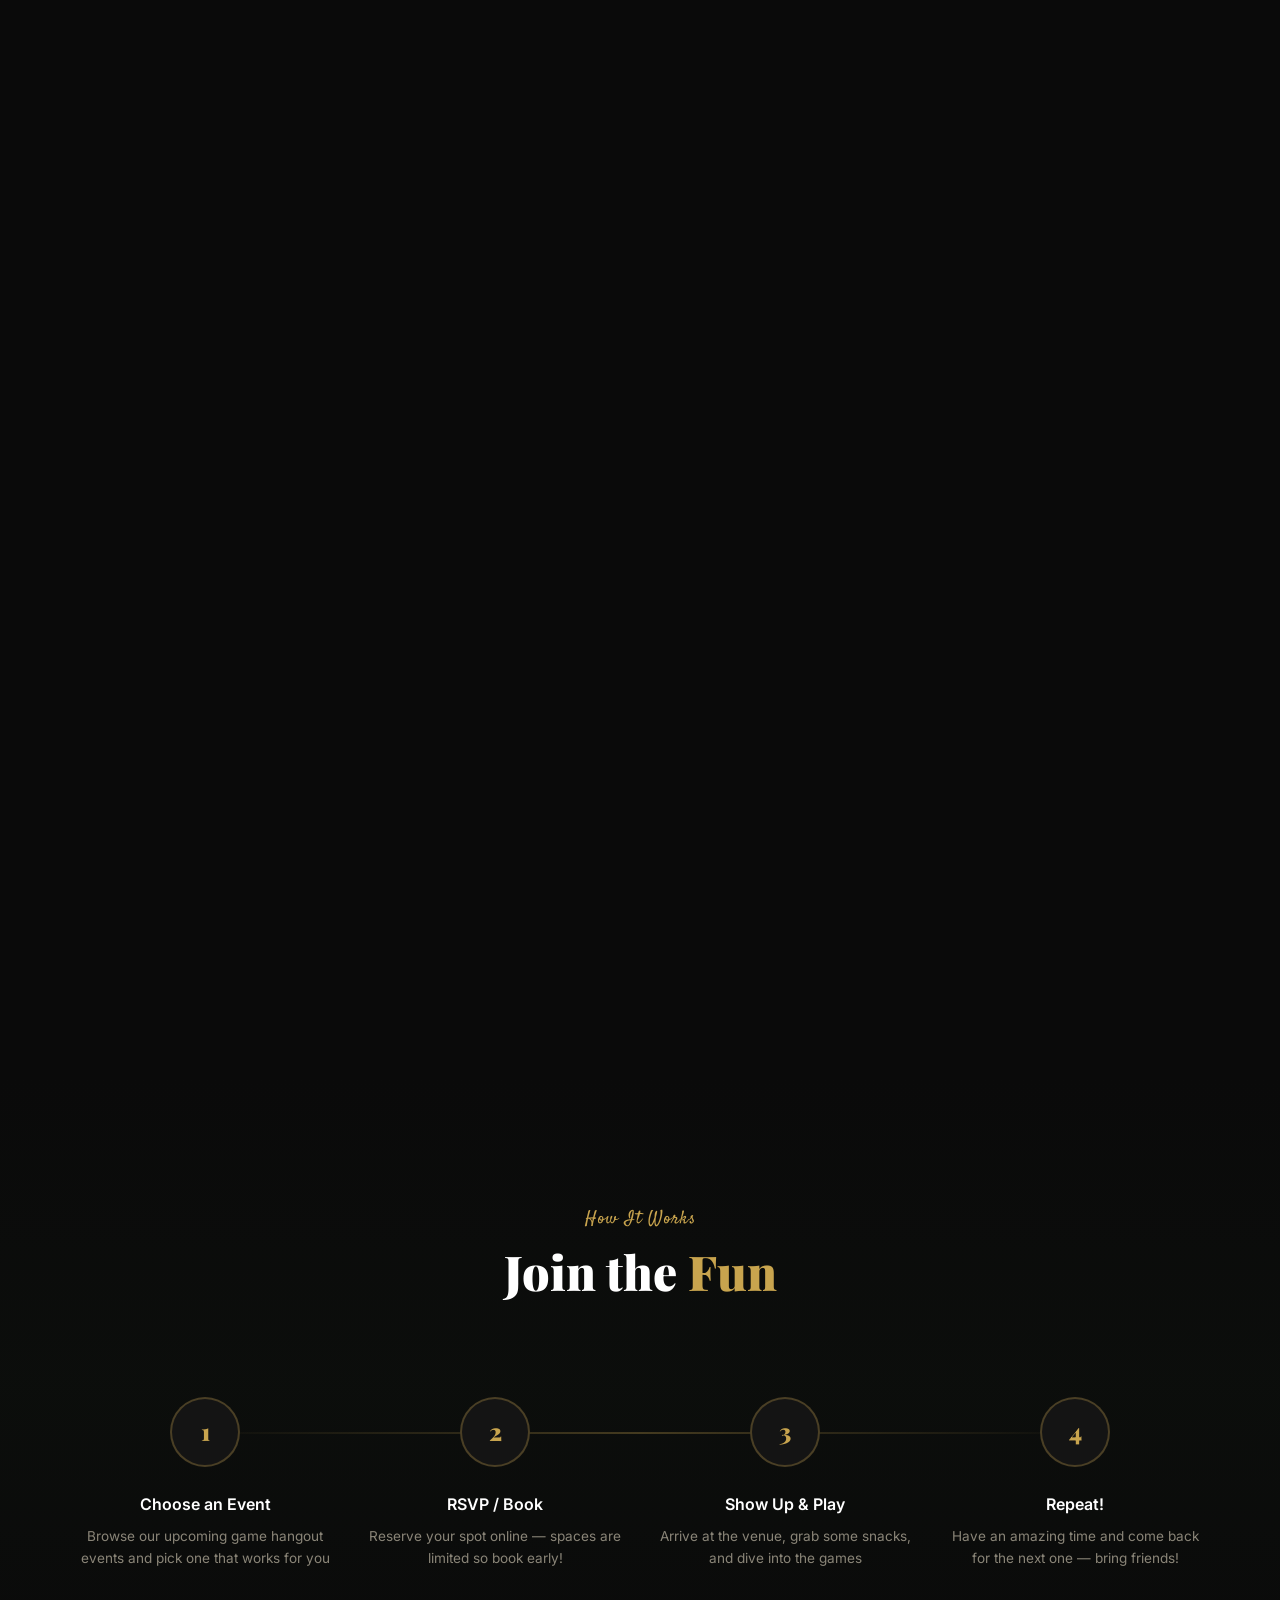
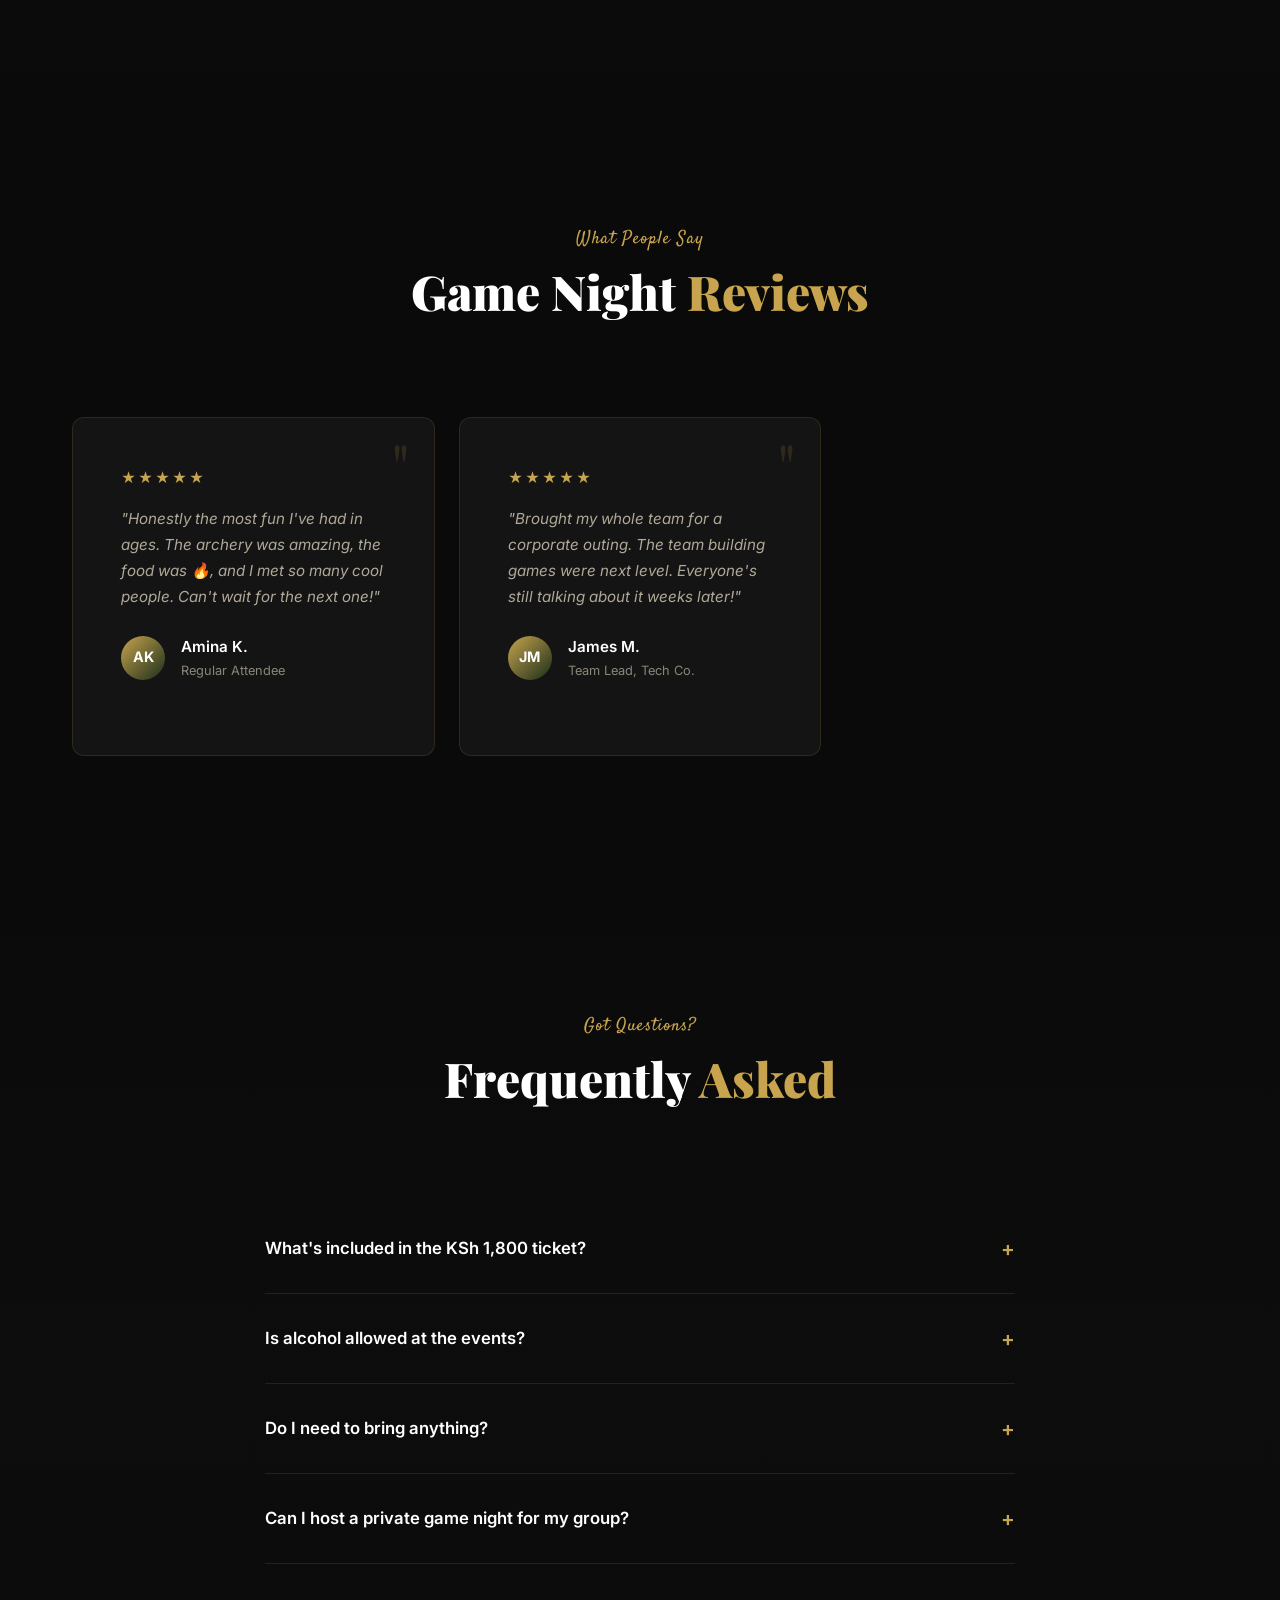
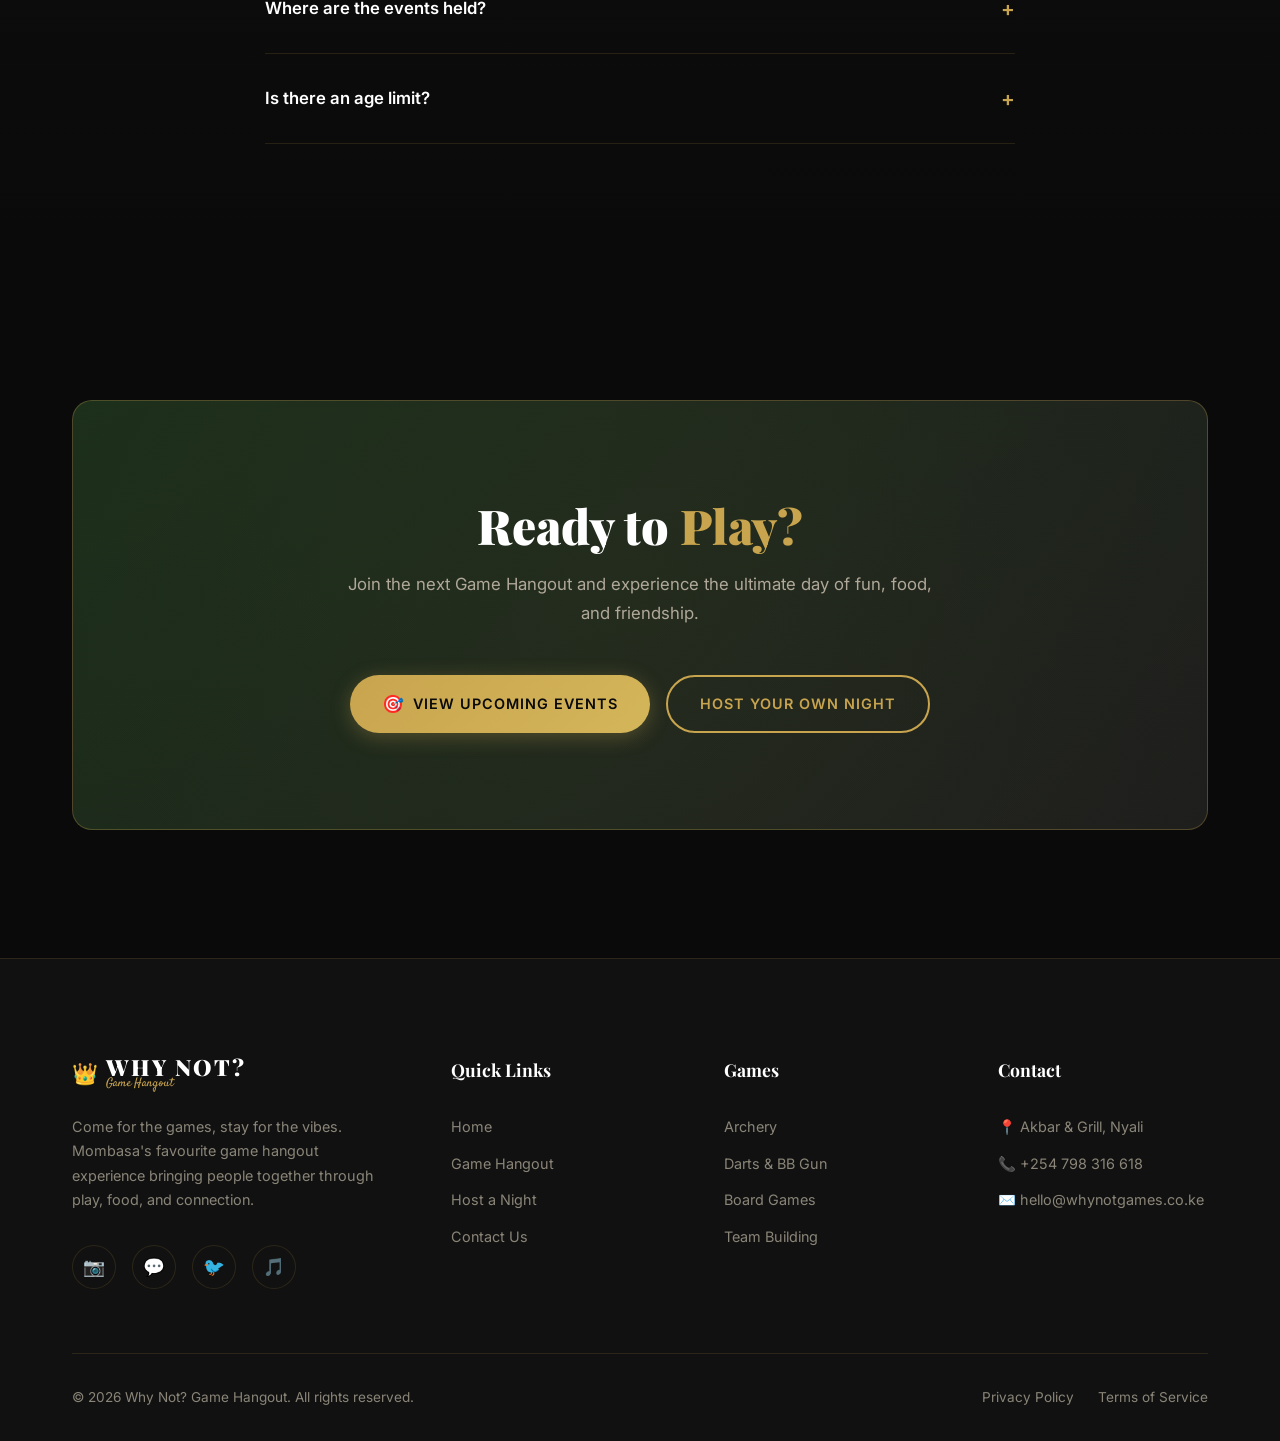
==== commit 0314e93a: "refactor: update contact phone number and WhatsApp links across site files" ====
--- a/index.html
+++ b/index.html
@@ -40,7 +40,7 @@
       "description": "Mombasa's premier game hangout. Archery, darts, BB gun, board games, team building, food and snacks.",
       "url": "https://whynotgames.co.ke",
       "image": "https://whynotgames.co.ke/images/hero-banner.jpg",
-      "telephone": "+254780753015",
+      "telephone": "+254798316618",
       "email": "hello@whynotgames.co.ke",
       "address": {
         "@type": "PostalAddress",
@@ -524,7 +524,7 @@
                     </p>
                     <div class="contact-socials">
                         <a href="https://www.instagram.com/whynotgames" class="social-link" aria-label="Instagram" target="_blank" rel="noopener noreferrer">📷</a>
-                        <a href="https://wa.me/254780753015" class="social-link" aria-label="WhatsApp" target="_blank" rel="noopener noreferrer">💬</a>
+                        <a href="https://wa.me/254798316618" class="social-link" aria-label="WhatsApp" target="_blank" rel="noopener noreferrer">💬</a>
                         <a href="https://twitter.com/whynotgames" class="social-link" aria-label="Twitter" target="_blank" rel="noopener noreferrer">🐦</a>
                         <a href="https://www.tiktok.com/@whynotgames" class="social-link" aria-label="TikTok" target="_blank" rel="noopener noreferrer">🎵</a>
                     </div>
@@ -551,7 +551,7 @@
                     <h4 class="footer-title">Contact</h4>
                     <div class="footer-links">
                         <a href="contact.html">📍 Akbar & Grill, Nyali</a>
-                        <a href="tel:+254780753015">📞 +254 780 753 015</a>
+                        <a href="tel:+254798316618">📞 +254 798 316 618</a>
                         <a href="mailto:hello@whynotgames.co.ke">✉️ hello@whynotgames.co.ke</a>
                     </div>
                 </div>
@@ -567,7 +567,7 @@
     </footer>
 
     <!-- Floating WhatsApp Button -->
-    <a href="https://wa.me/254780753015?text=Hi%20Why%20Not%3F%20I%27d%20like%20to%20find%20out%20more%20about%20your%20Game%20Hangout%20events!" 
+    <a href="https://wa.me/254798316618?text=Hi%20Why%20Not%3F%20I%27d%20like%20to%20find%20out%20more%20about%20your%20Game%20Hangout%20events!" 
        class="whatsapp-float" 
        target="_blank" 
        rel="noopener noreferrer"
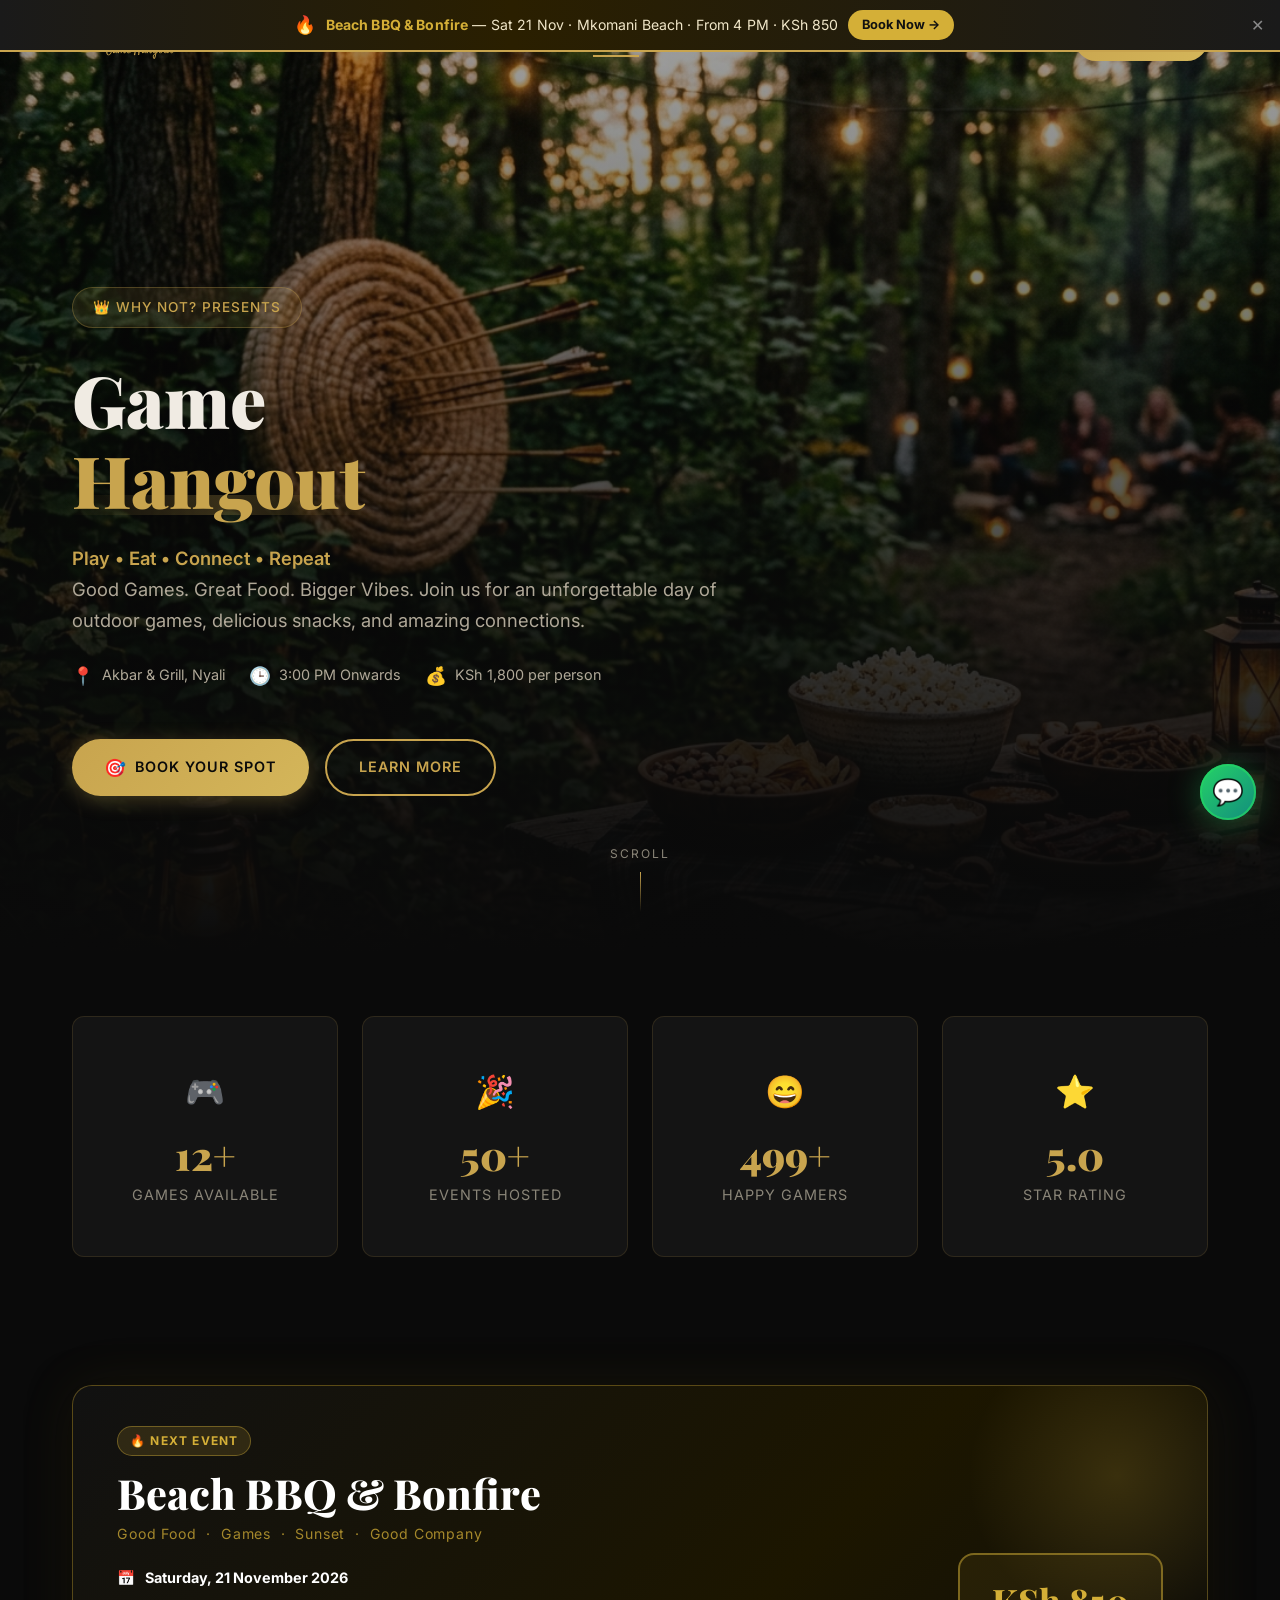
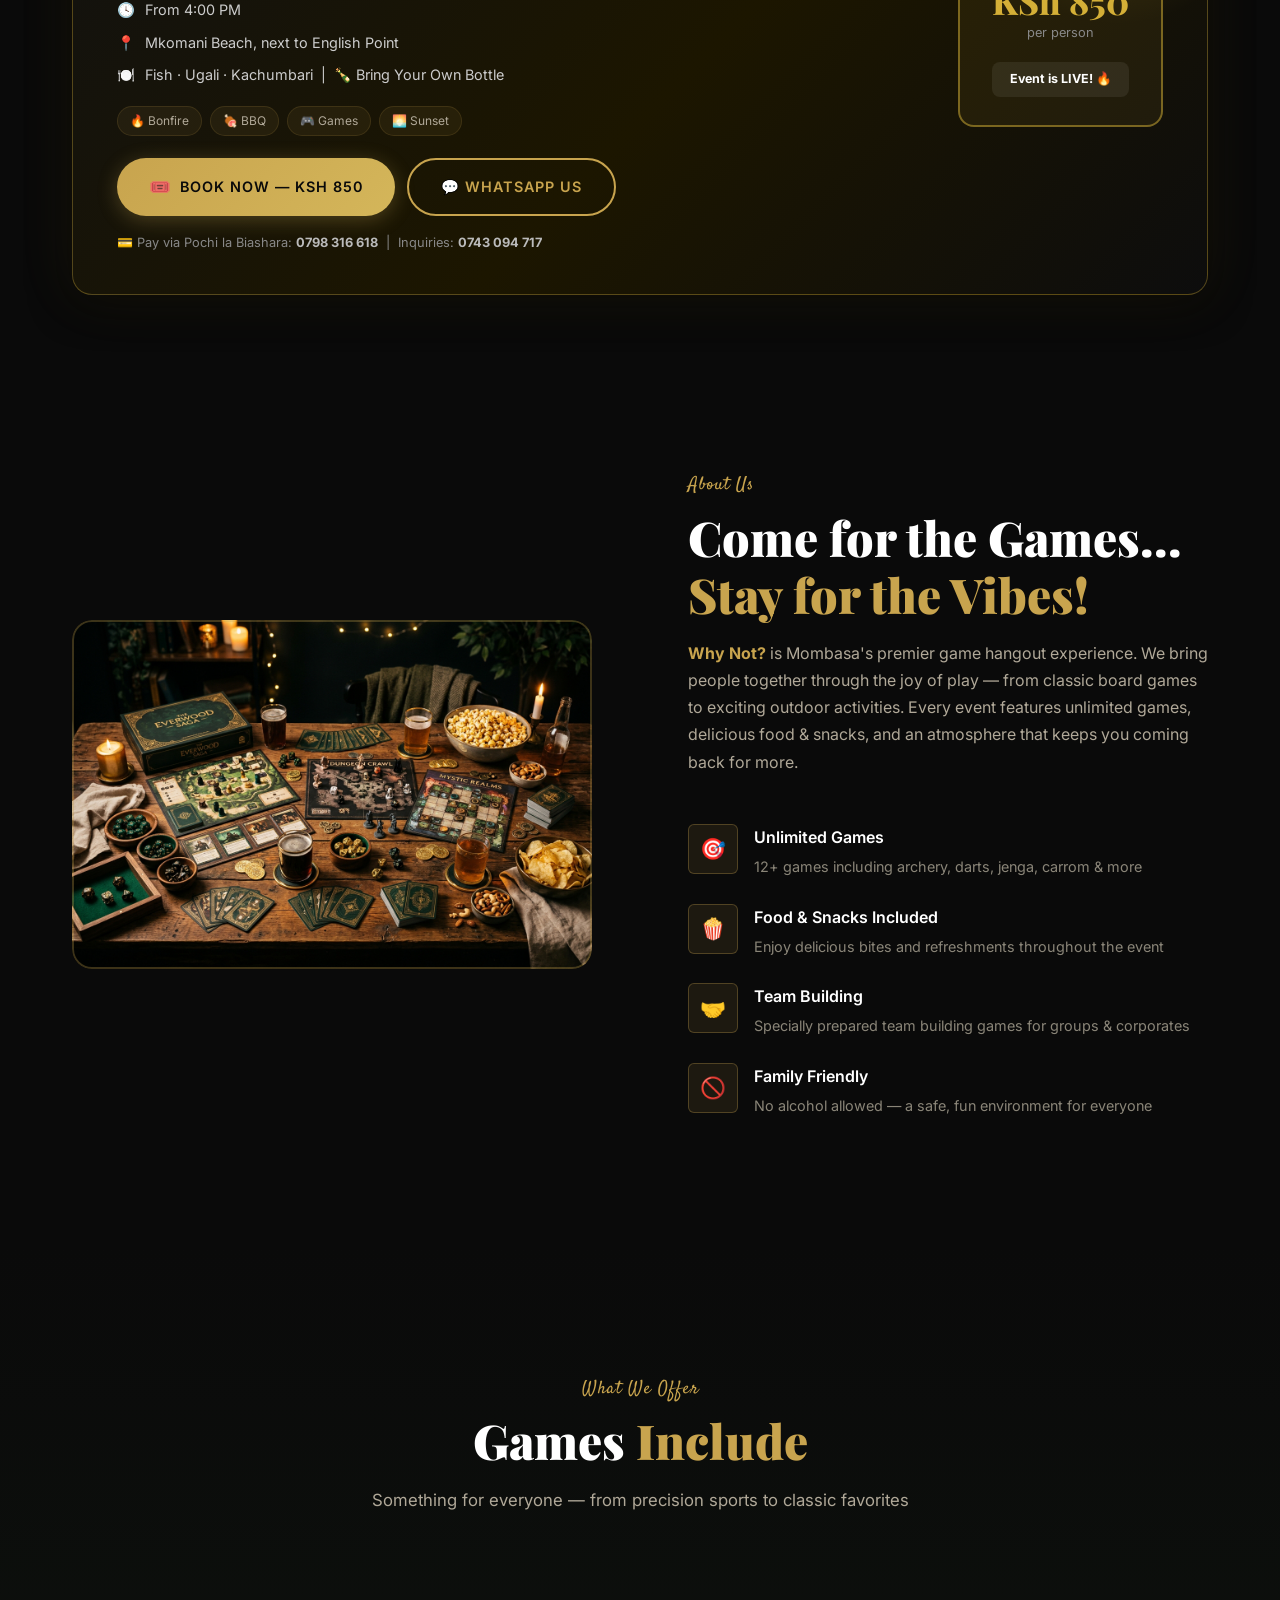
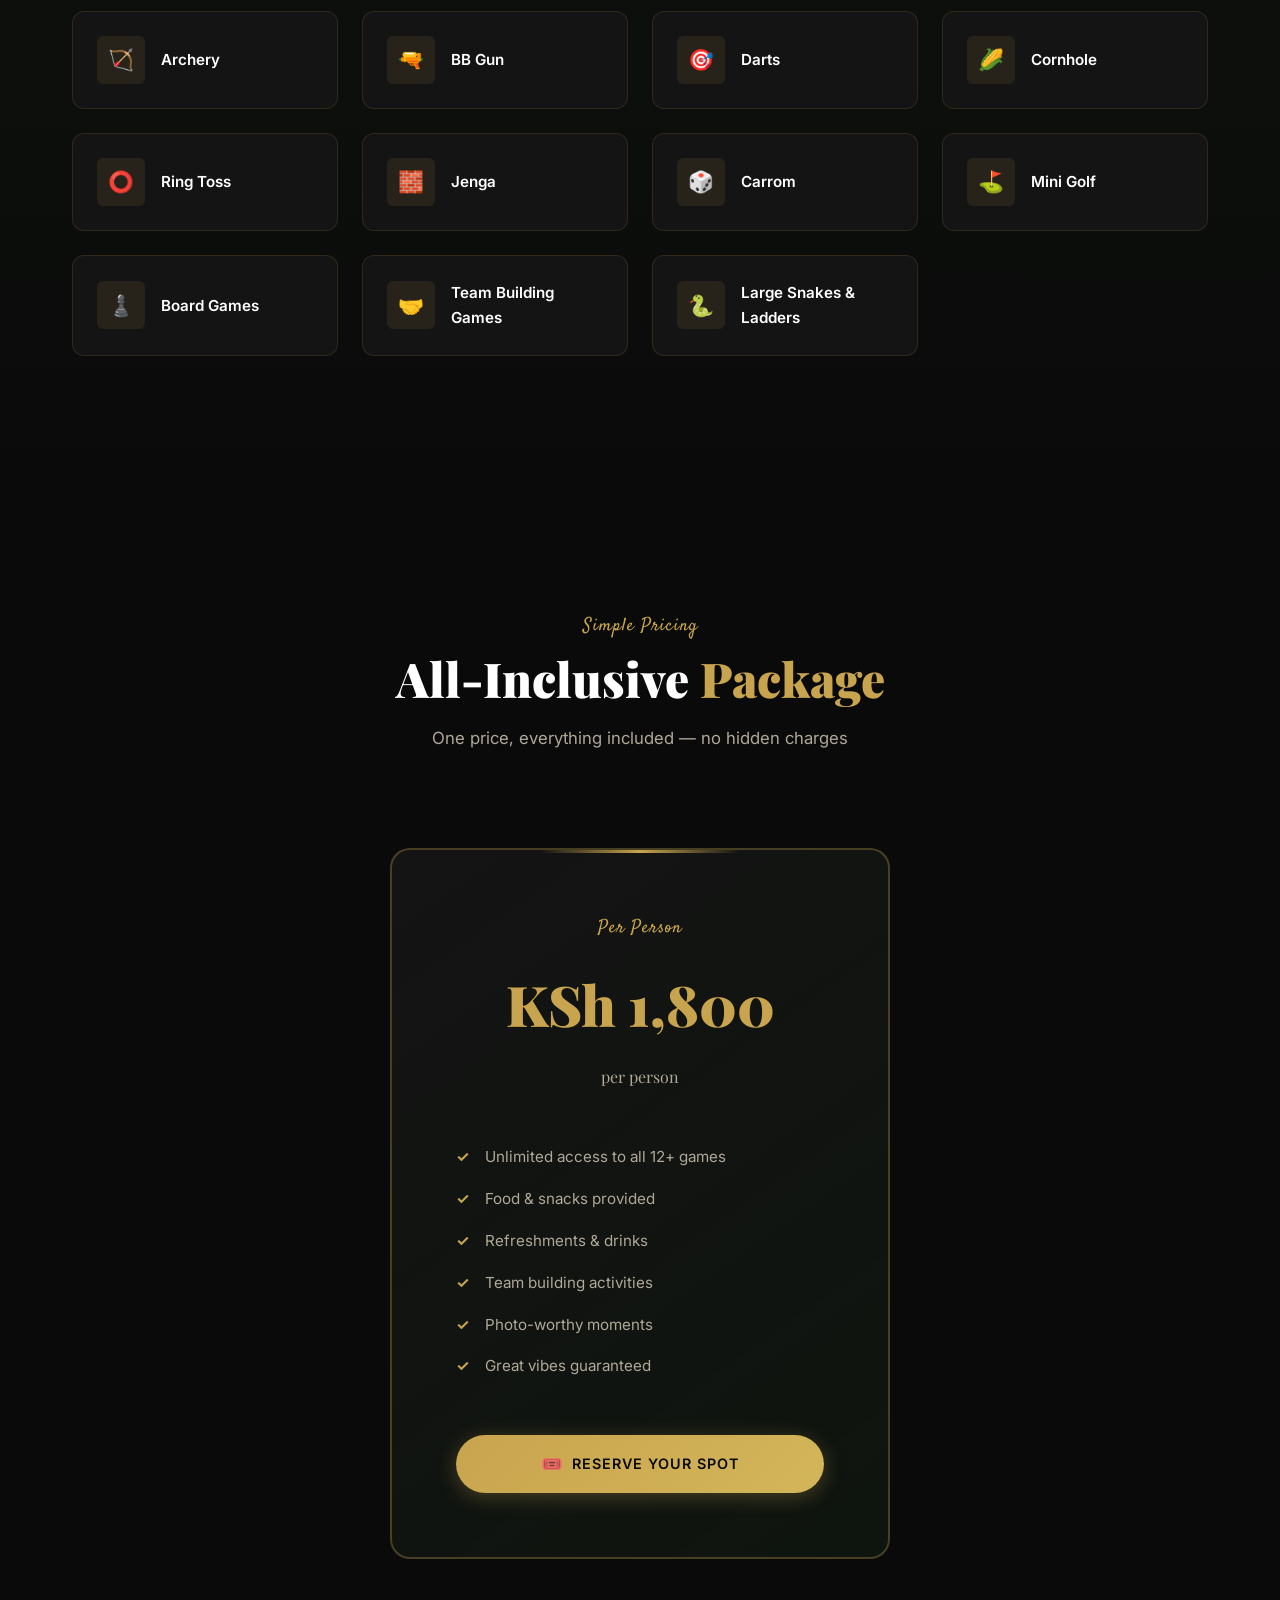
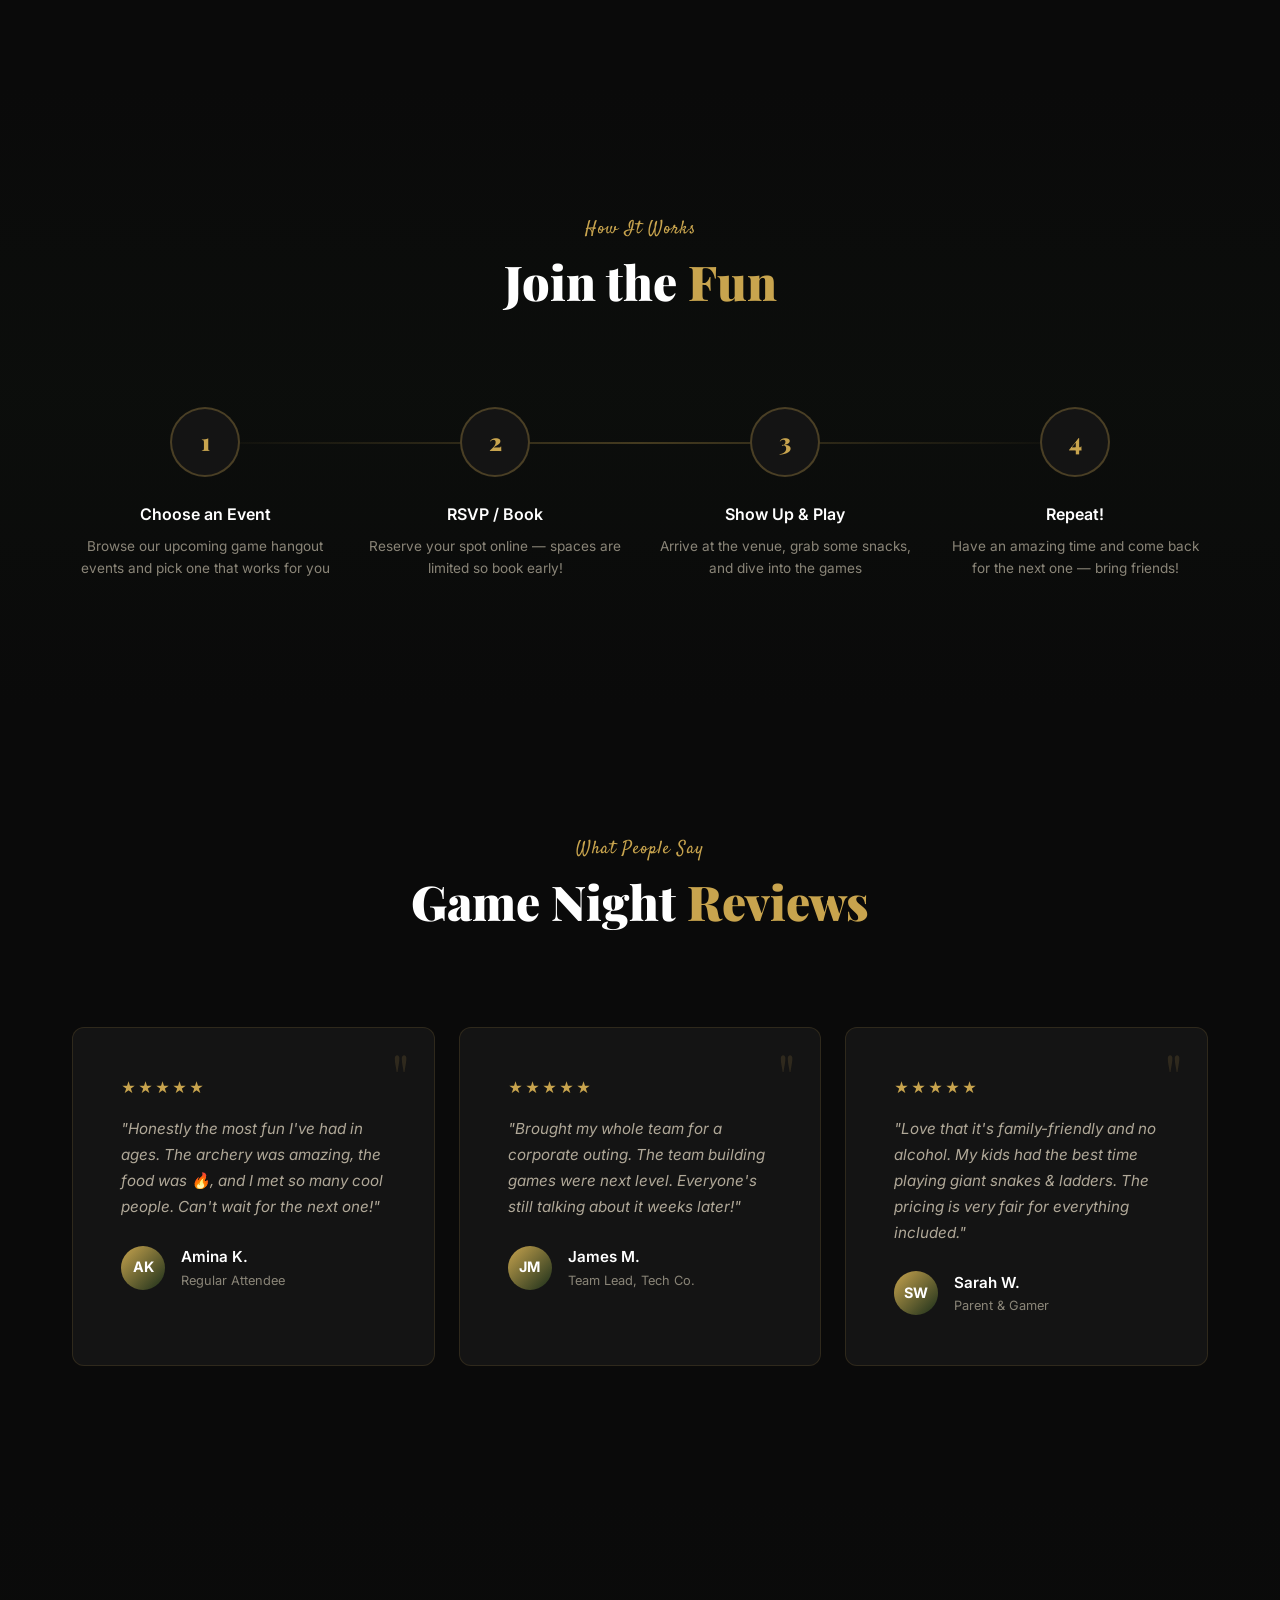
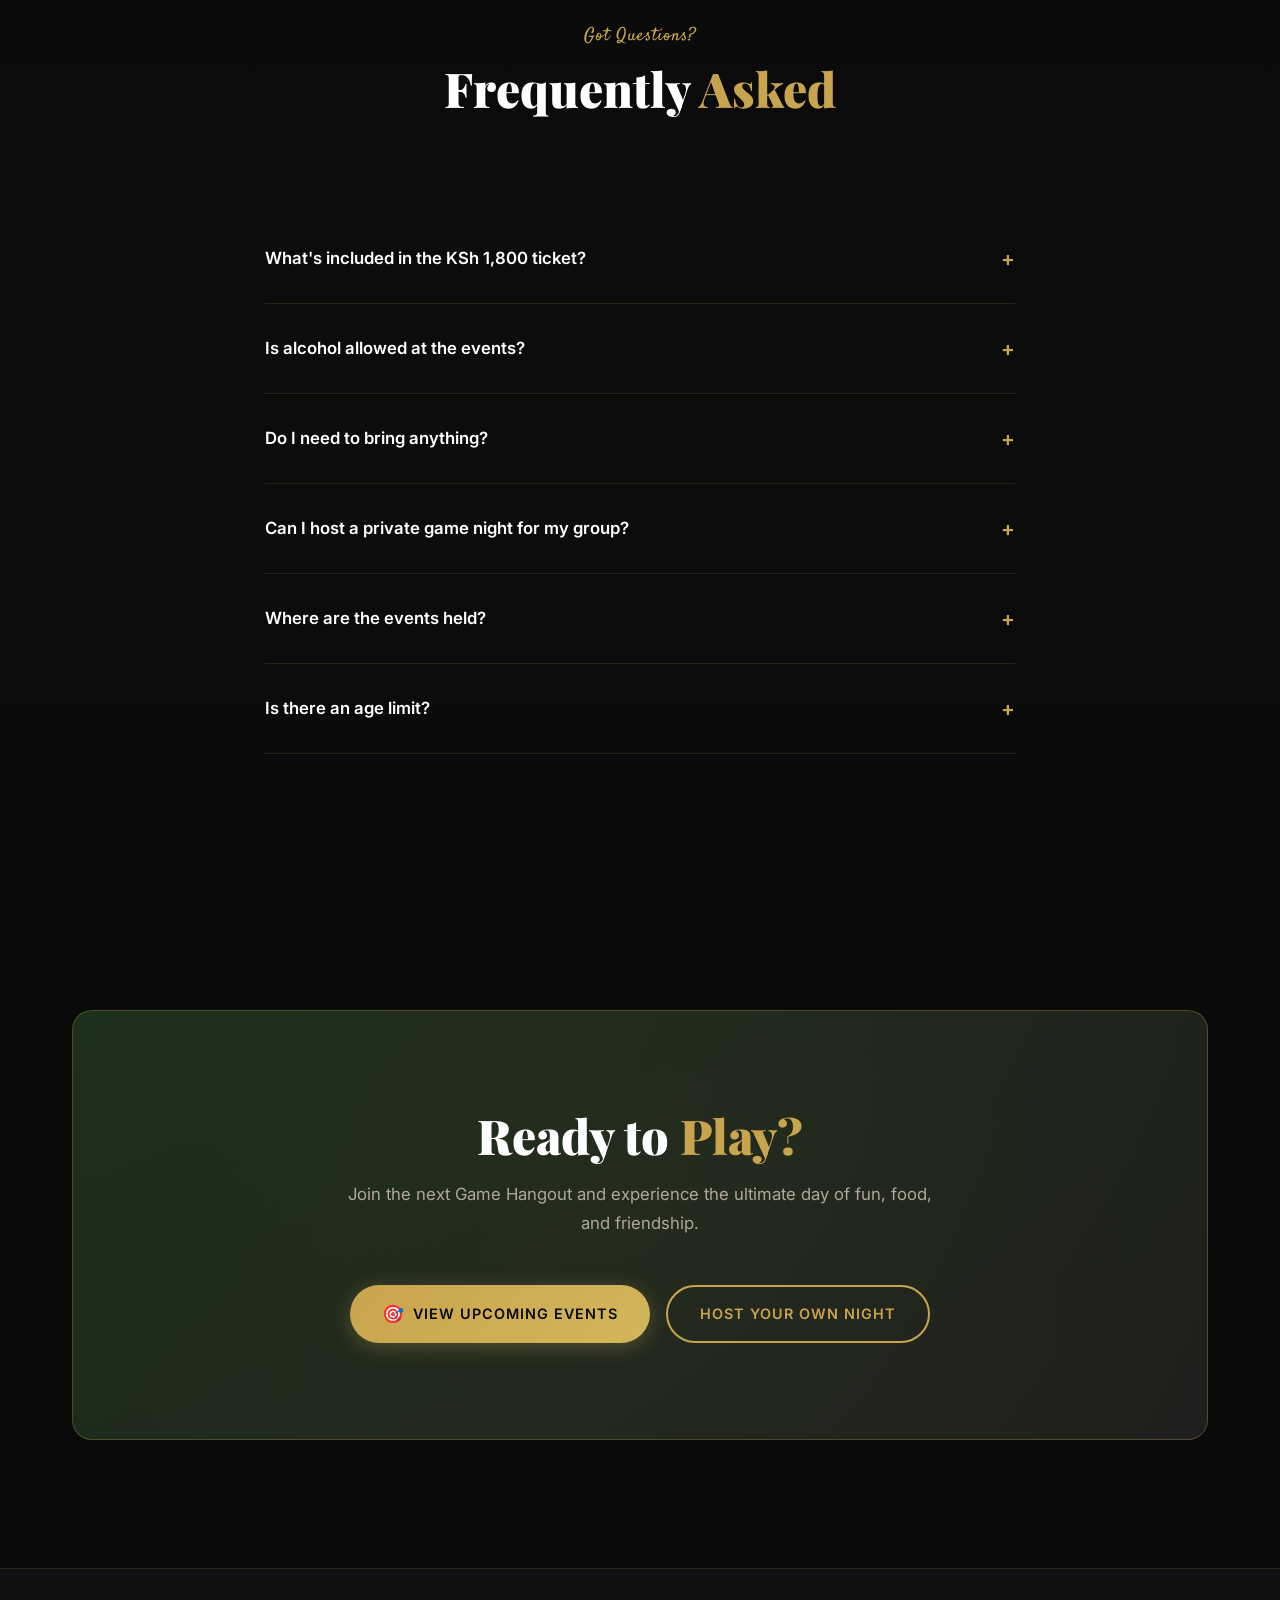
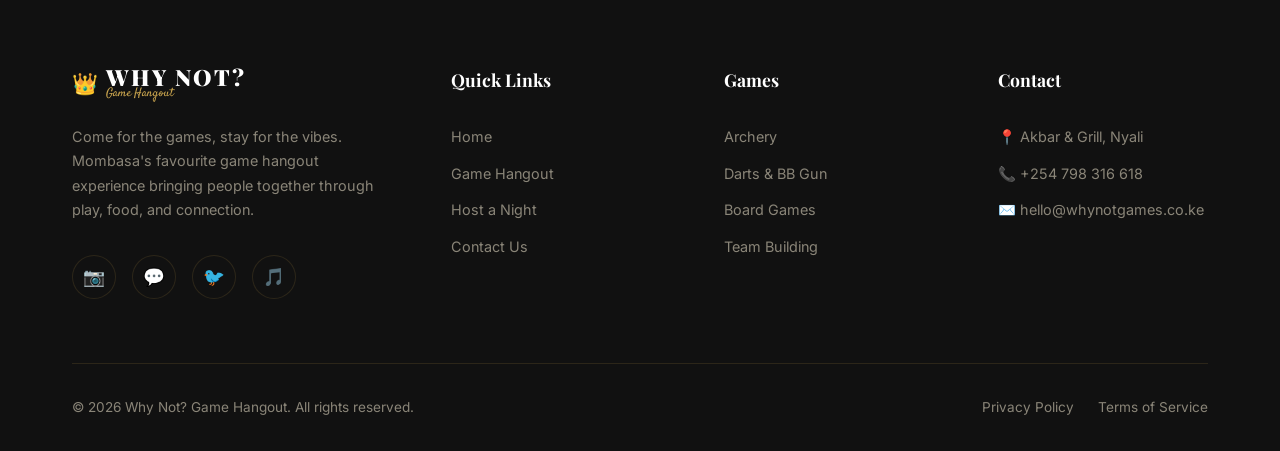
==== commit 9e72ba2d: "..." ====
--- a/index.html
+++ b/index.html
@@ -30,6 +30,185 @@
     <link rel="preconnect" href="https://fonts.gstatic.com" crossorigin>
     <link rel="stylesheet" href="styles.css">
     <link rel="icon" href="data:image/svg+xml,<svg xmlns=%22http://www.w3.org/2000/svg%22 viewBox=%220 0 100 100%22><text y=%22.9em%22 font-size=%2290%22>&#x1F451;</text></svg>">
+
+    <!-- ===== BEACH BBQ EVENT PROMO STYLES (remove after 21 Nov 2026) ===== -->
+    <style>
+        /* --- Announcement Bar --- */
+        .announce-bar {
+            position: relative;
+            background: linear-gradient(90deg, #1a1a1a 0%, #2a1f00 40%, #1a1a1a 100%);
+            border-bottom: 2px solid var(--clr-gold, #D4AF37);
+            padding: 10px 48px 10px 16px;
+            display: flex;
+            align-items: center;
+            justify-content: center;
+            z-index: 1100;
+        }
+        .announce-bar-inner {
+            display: flex;
+            align-items: center;
+            gap: 10px;
+            flex-wrap: wrap;
+            justify-content: center;
+            font-size: 0.88rem;
+            color: #f0e6c8;
+        }
+        .announce-fire { font-size: 1.1rem; animation: flicker 1.4s infinite alternate; }
+        @keyframes flicker {
+            0%   { opacity: 1;   transform: scale(1); }
+            100% { opacity: 0.75; transform: scale(1.15) rotate(5deg); }
+        }
+        .announce-text { letter-spacing: 0.01em; }
+        .announce-text strong { color: #D4AF37; }
+        .announce-cta {
+            background: #D4AF37;
+            color: #111;
+            font-weight: 700;
+            font-size: 0.8rem;
+            padding: 4px 14px;
+            border-radius: 20px;
+            text-decoration: none;
+            white-space: nowrap;
+            transition: background 0.2s;
+        }
+        .announce-cta:hover { background: #f0cc55; }
+        .announce-close {
+            position: absolute;
+            right: 12px;
+            top: 50%;
+            transform: translateY(-50%);
+            background: none;
+            border: none;
+            color: #888;
+            font-size: 1rem;
+            cursor: pointer;
+            line-height: 1;
+            padding: 4px;
+        }
+        .announce-close:hover { color: #fff; }
+
+        /* --- Featured Event Card --- */
+        .featured-event-card {
+            position: relative;
+            overflow: hidden;
+            background: linear-gradient(135deg, #111 0%, #1c1600 55%, #0d0d0d 100%);
+            border: 1px solid rgba(212,175,55,0.35);
+            border-radius: 20px;
+            padding: 40px 44px;
+            display: flex;
+            align-items: center;
+            gap: 40px;
+            box-shadow: 0 0 60px rgba(212,175,55,0.08), 0 8px 40px rgba(0,0,0,0.5);
+        }
+        .featured-event-glow {
+            position: absolute;
+            top: -60px; right: -60px;
+            width: 300px; height: 300px;
+            background: radial-gradient(circle, rgba(212,175,55,0.18) 0%, transparent 70%);
+            pointer-events: none;
+        }
+        .featured-event-left { flex: 1; min-width: 0; }
+        .featured-event-label {
+            display: inline-block;
+            background: rgba(212,175,55,0.15);
+            border: 1px solid rgba(212,175,55,0.4);
+            color: #D4AF37;
+            font-size: 0.75rem;
+            font-weight: 700;
+            letter-spacing: 0.1em;
+            text-transform: uppercase;
+            padding: 4px 12px;
+            border-radius: 20px;
+            margin-bottom: 14px;
+        }
+        .featured-event-title {
+            font-family: var(--font-heading, Georgia, serif);
+            font-size: clamp(1.6rem, 4vw, 2.6rem);
+            font-weight: 800;
+            color: #fff;
+            line-height: 1.1;
+            margin-bottom: 6px;
+        }
+        .featured-event-sub {
+            color: rgba(212,175,55,0.75);
+            font-size: 0.88rem;
+            letter-spacing: 0.06em;
+            margin-bottom: 20px;
+        }
+        .featured-event-details {
+            display: flex;
+            flex-direction: column;
+            gap: 8px;
+            margin-bottom: 18px;
+        }
+        .featured-event-detail {
+            display: flex;
+            align-items: flex-start;
+            gap: 10px;
+            font-size: 0.9rem;
+            color: #ccc;
+        }
+        .featured-event-detail strong { color: #fff; }
+        .featured-event-tags {
+            display: flex;
+            flex-wrap: wrap;
+            gap: 8px;
+            margin-bottom: 22px;
+        }
+        .featured-event-actions {
+            display: flex;
+            flex-wrap: wrap;
+            gap: 12px;
+            margin-bottom: 16px;
+        }
+        .featured-event-pay {
+            font-size: 0.8rem;
+            color: #888;
+        }
+        .featured-event-pay strong { color: #bbb; }
+
+        /* --- Price Box (right column) --- */
+        .featured-event-right { flex-shrink: 0; }
+        .featured-event-price-box {
+            background: rgba(212,175,55,0.08);
+            border: 2px solid rgba(212,175,55,0.5);
+            border-radius: 16px;
+            padding: 28px 32px;
+            text-align: center;
+            min-width: 160px;
+        }
+        .featured-event-price {
+            font-family: var(--font-heading, Georgia, serif);
+            font-size: 2.2rem;
+            font-weight: 800;
+            color: #D4AF37;
+            line-height: 1;
+        }
+        .featured-event-price-label {
+            font-size: 0.8rem;
+            color: #888;
+            margin-top: 4px;
+            margin-bottom: 18px;
+        }
+        .featured-event-countdown {
+            font-size: 0.78rem;
+            font-weight: 700;
+            color: #fff;
+            background: rgba(255,255,255,0.07);
+            border-radius: 8px;
+            padding: 8px 10px;
+            line-height: 1.5;
+        }
+
+        /* Responsive */
+        @media (max-width: 700px) {
+            .featured-event-card { flex-direction: column; padding: 28px 20px; gap: 24px; }
+            .featured-event-right { width: 100%; }
+            .featured-event-price-box { display: flex; align-items: center; justify-content: space-between; gap: 16px; padding: 16px 20px; min-width: unset; }
+            .featured-event-price-label { margin-bottom: 0; }
+            .announce-bar { padding-right: 44px; }
+        }
+    </style>
 
     <!-- JSON-LD Structured Data -->
     <script type="application/ld+json">
@@ -64,6 +243,18 @@
 </head>
 <body>
 
+    <!-- ===== ANNOUNCEMENT BAR — Beach BBQ & Bonfire (remove after 21 Nov 2026) ===== -->
+    <div class="announce-bar" id="announceBar">
+        <div class="announce-bar-inner">
+            <span class="announce-fire">🔥</span>
+            <span class="announce-text">
+                <strong>Beach BBQ &amp; Bonfire</strong> — Sat 21 Nov · Mkomani Beach · From 4 PM · KSh 850
+            </span>
+            <a href="hangout.html" class="announce-cta">Book Now →</a>
+        </div>
+        <button class="announce-close" onclick="closeAnnouncebar()" aria-label="Dismiss">✕</button>
+    </div>
+
     <!-- ===== NAVIGATION ===== -->
     <nav class="navbar" id="navbar">
         <div class="container">
@@ -168,9 +359,62 @@
         </div>
     </section>
 
+    <!-- ===== FEATURED EVENT — Beach BBQ & Bonfire (remove after 21 Nov 2026) ===== -->
+    <section class="section" style="padding-top: 0; padding-bottom: var(--space-2xl);">
+        <div class="container">
+            <div class="featured-event-card reveal">
+                <div class="featured-event-glow"></div>
+                <div class="featured-event-left">
+                    <span class="featured-event-label">🔥 Next Event</span>
+                    <h2 class="featured-event-title">Beach BBQ &amp; Bonfire</h2>
+                    <p class="featured-event-sub">Good Food &nbsp;·&nbsp; Games &nbsp;·&nbsp; Sunset &nbsp;·&nbsp; Good Company</p>
+                    <div class="featured-event-details">
+                        <div class="featured-event-detail">
+                            <span>📅</span>
+                            <span><strong>Saturday, 21 November 2026</strong></span>
+                        </div>
+                        <div class="featured-event-detail">
+                            <span>🕓</span>
+                            <span>From 4:00 PM</span>
+                        </div>
+                        <div class="featured-event-detail">
+                            <span>📍</span>
+                            <span>Mkomani Beach, next to English Point</span>
+                        </div>
+                        <div class="featured-event-detail">
+                            <span>🍽️</span>
+                            <span>Fish · Ugali · Kachumbari &nbsp;|&nbsp; 🍾 Bring Your Own Bottle</span>
+                        </div>
+                    </div>
+                    <div class="featured-event-tags">
+                        <span class="game-tag">🔥 Bonfire</span>
+                        <span class="game-tag">🍖 BBQ</span>
+                        <span class="game-tag">🎮 Games</span>
+                        <span class="game-tag">🌅 Sunset</span>
+                    </div>
+                    <div class="featured-event-actions">
+                        <a href="hangout.html" class="btn btn-primary">
+                            <span class="btn-icon">🎟️</span> Book Now — KSh 850
+                        </a>
+                        <a href="https://wa.me/254743094717?text=Hi%20Why%20Not%3F%20I%27d%20like%20to%20book%20for%20the%20Beach%20BBQ%20%26%20Bonfire%20on%2021%20Nov!" target="_blank" rel="noopener noreferrer" class="btn btn-secondary">
+                            💬 WhatsApp Us
+                        </a>
+                    </div>
+                    <p class="featured-event-pay">💳 Pay via Pochi la Biashara: <strong>0798 316 618</strong> &nbsp;|&nbsp; Inquiries: <strong>0743 094 717</strong></p>
+                </div>
+                <div class="featured-event-right">
+                    <div class="featured-event-price-box">
+                        <div class="featured-event-price">KSh 850</div>
+                        <div class="featured-event-price-label">per person</div>
+                        <div class="featured-event-countdown" id="bbqCountdown">Loading...</div>
+                    </div>
+                </div>
+            </div>
+        </div>
+    </section>
+
     <!-- ===== ABOUT ===== -->
-    <section class="section" id="about">
-        <div class="container">
+    <section class="section" id="about">        <div class="container">
             <div class="about-grid">
                 <div class="about-image reveal">
                     <img src="images/about-section.jpg" alt="Board games and snacks setup for a game night" loading="lazy" decoding="async">
@@ -579,5 +823,37 @@
     <button class="back-to-top" aria-label="Back to top">↑</button>
 
     <script src="main.js?v=5"></script>
+    <!-- ===== BEACH BBQ EVENT PROMO SCRIPTS (remove after 21 Nov 2026) ===== -->
+    <script>
+        // Announcement bar dismiss (remembered via sessionStorage so it stays gone per visit)
+        function closeAnnouncebar() {
+            const bar = document.getElementById('announceBar');
+            if (bar) { bar.style.display = 'none'; }
+            sessionStorage.setItem('announceBarDismissed', '1');
+        }
+        (function() {
+            if (sessionStorage.getItem('announceBarDismissed') === '1') {
+                const bar = document.getElementById('announceBar');
+                if (bar) bar.style.display = 'none';
+            }
+        })();
+
+        // Countdown to Sat 21 Nov 2026 4:00 PM EAT (UTC+3)
+        function updateCountdown() {
+            const target = new Date('2026-11-21T16:00:00+03:00').getTime();
+            const now = Date.now();
+            const diff = target - now;
+            const el = document.getElementById('bbqCountdown');
+            if (!el) return;
+            if (diff <= 0) { el.textContent = "Event is LIVE! 🔥"; return; }
+            const d = Math.floor(diff / 86400000);
+            const h = Math.floor((diff % 86400000) / 3600000);
+            const m = Math.floor((diff % 3600000) / 60000);
+            const s = Math.floor((diff % 60000) / 1000);
+            el.innerHTML = `⏳ ${d}d ${h}h ${m}m ${s}s<br><span style="font-weight:400;color:#888;font-size:0.72rem;">until doors open</span>`;
+        }
+        updateCountdown();
+        setInterval(updateCountdown, 1000);
+    </script>
 </body>
 </html>
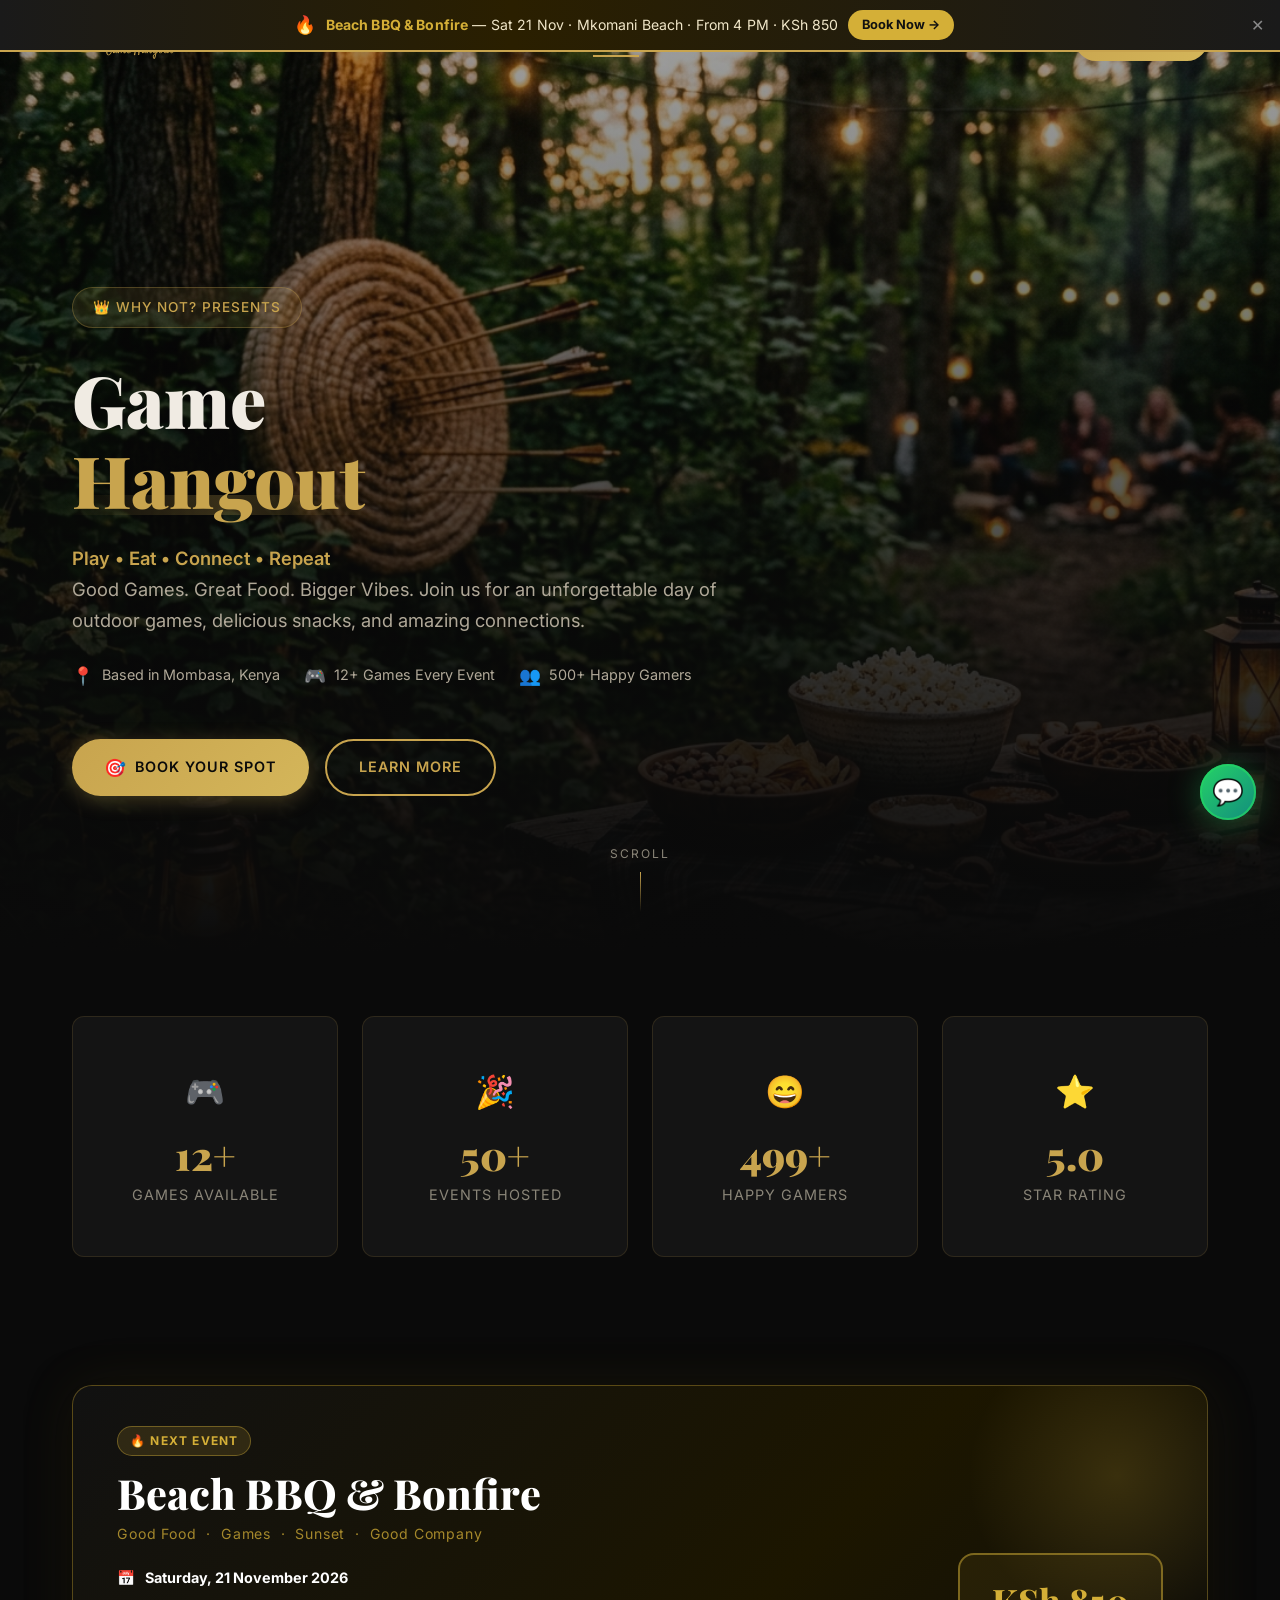
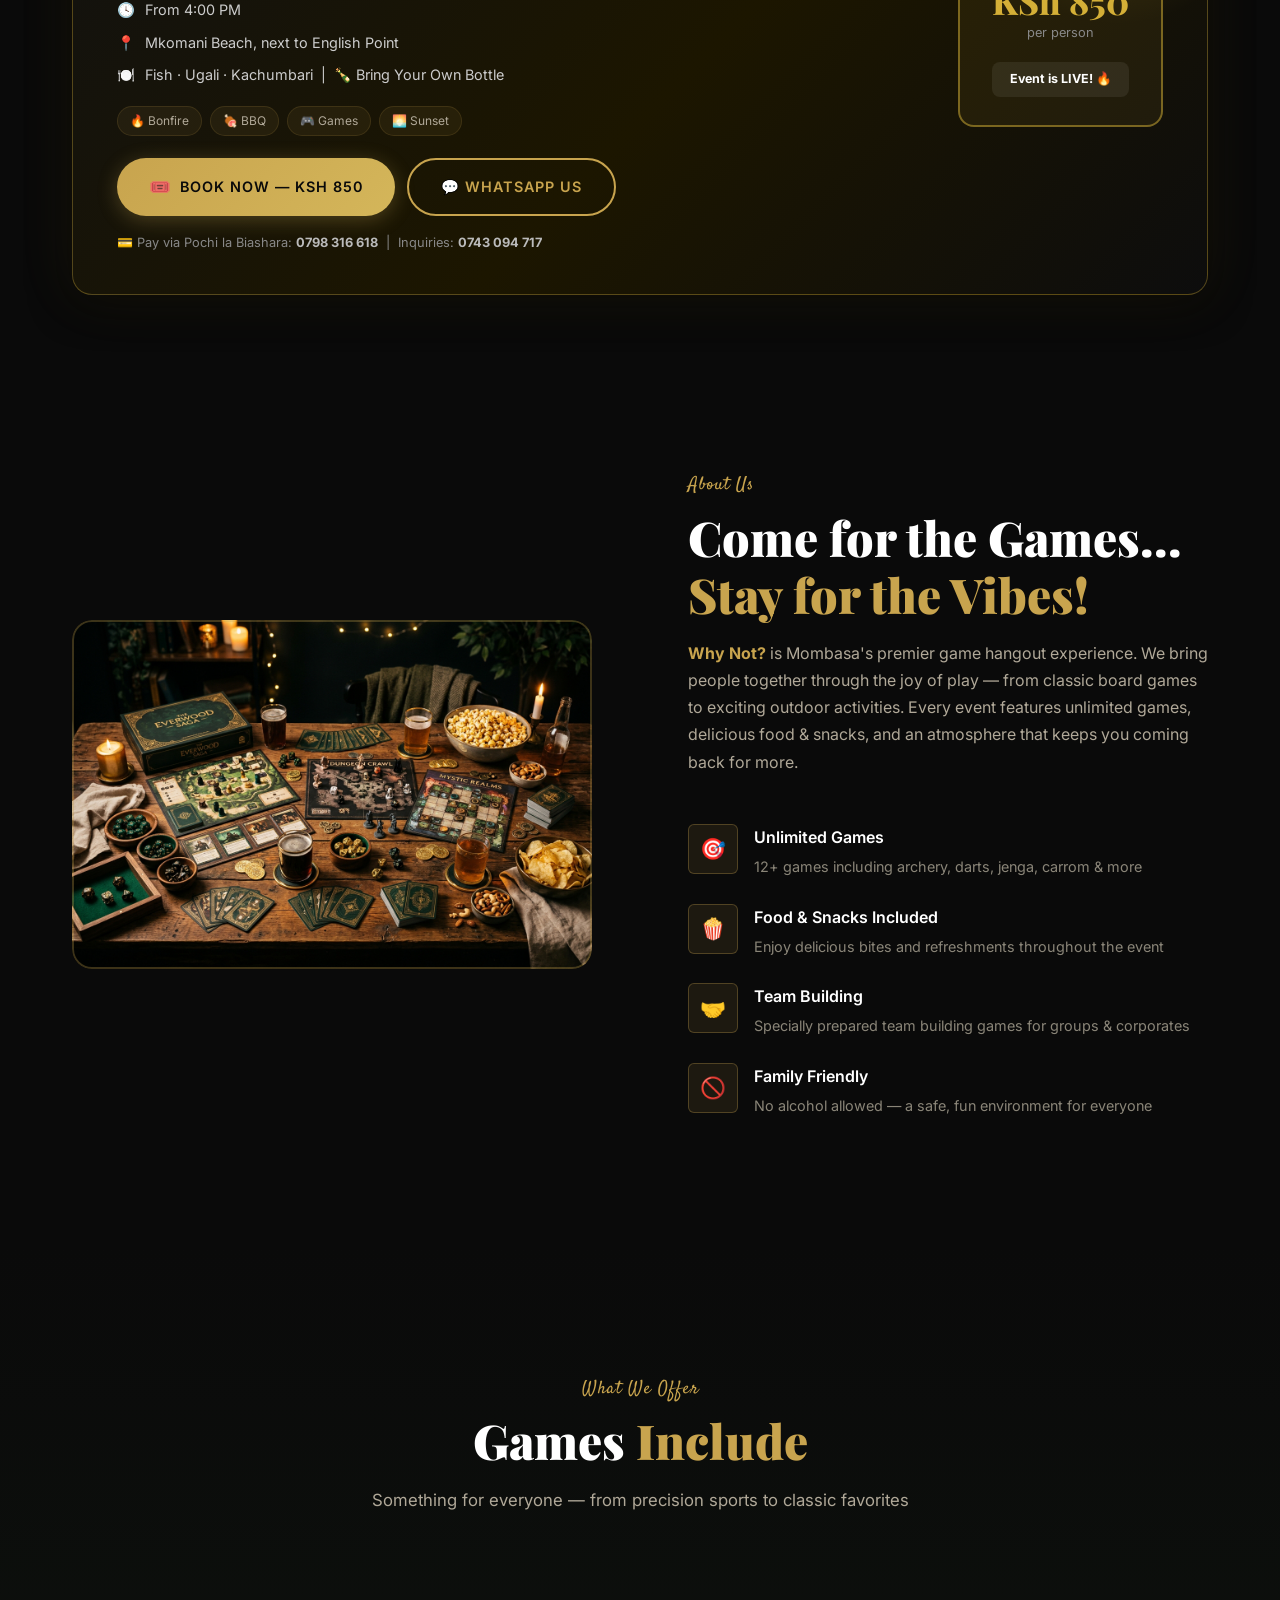
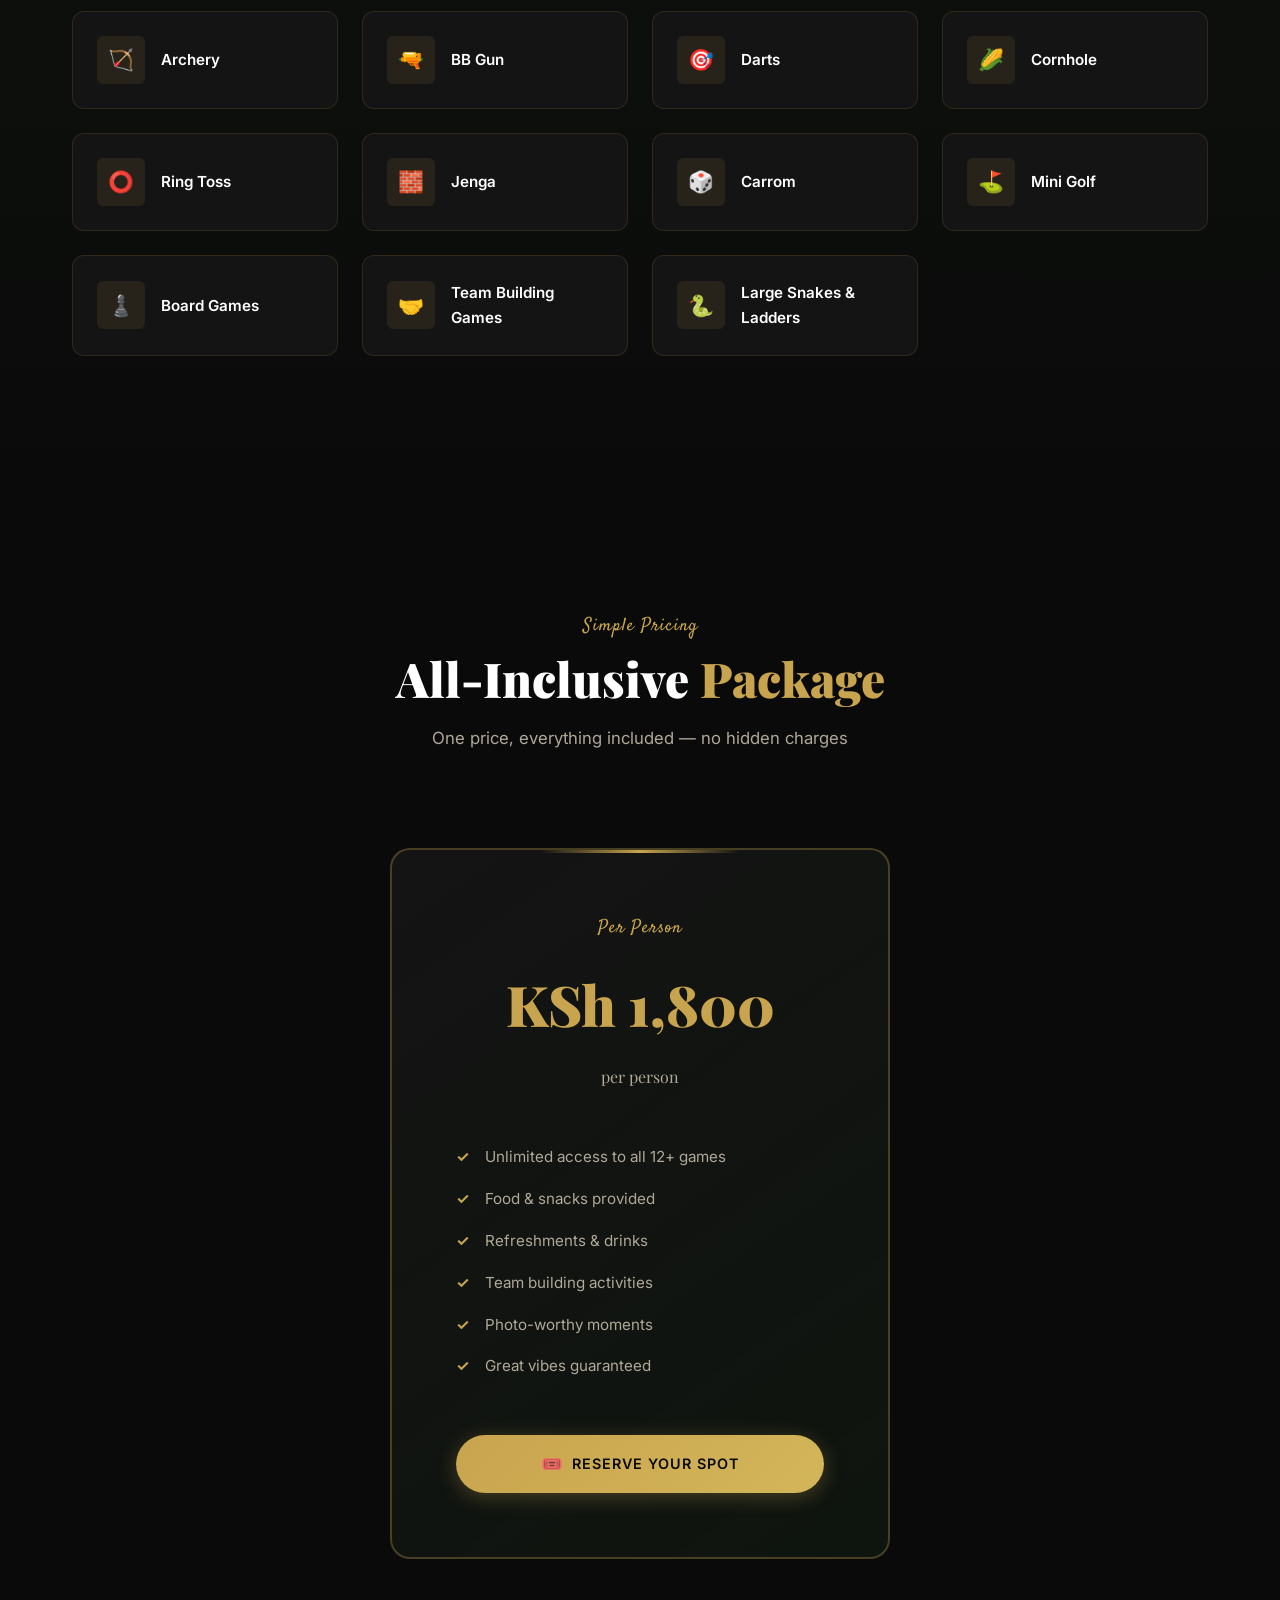
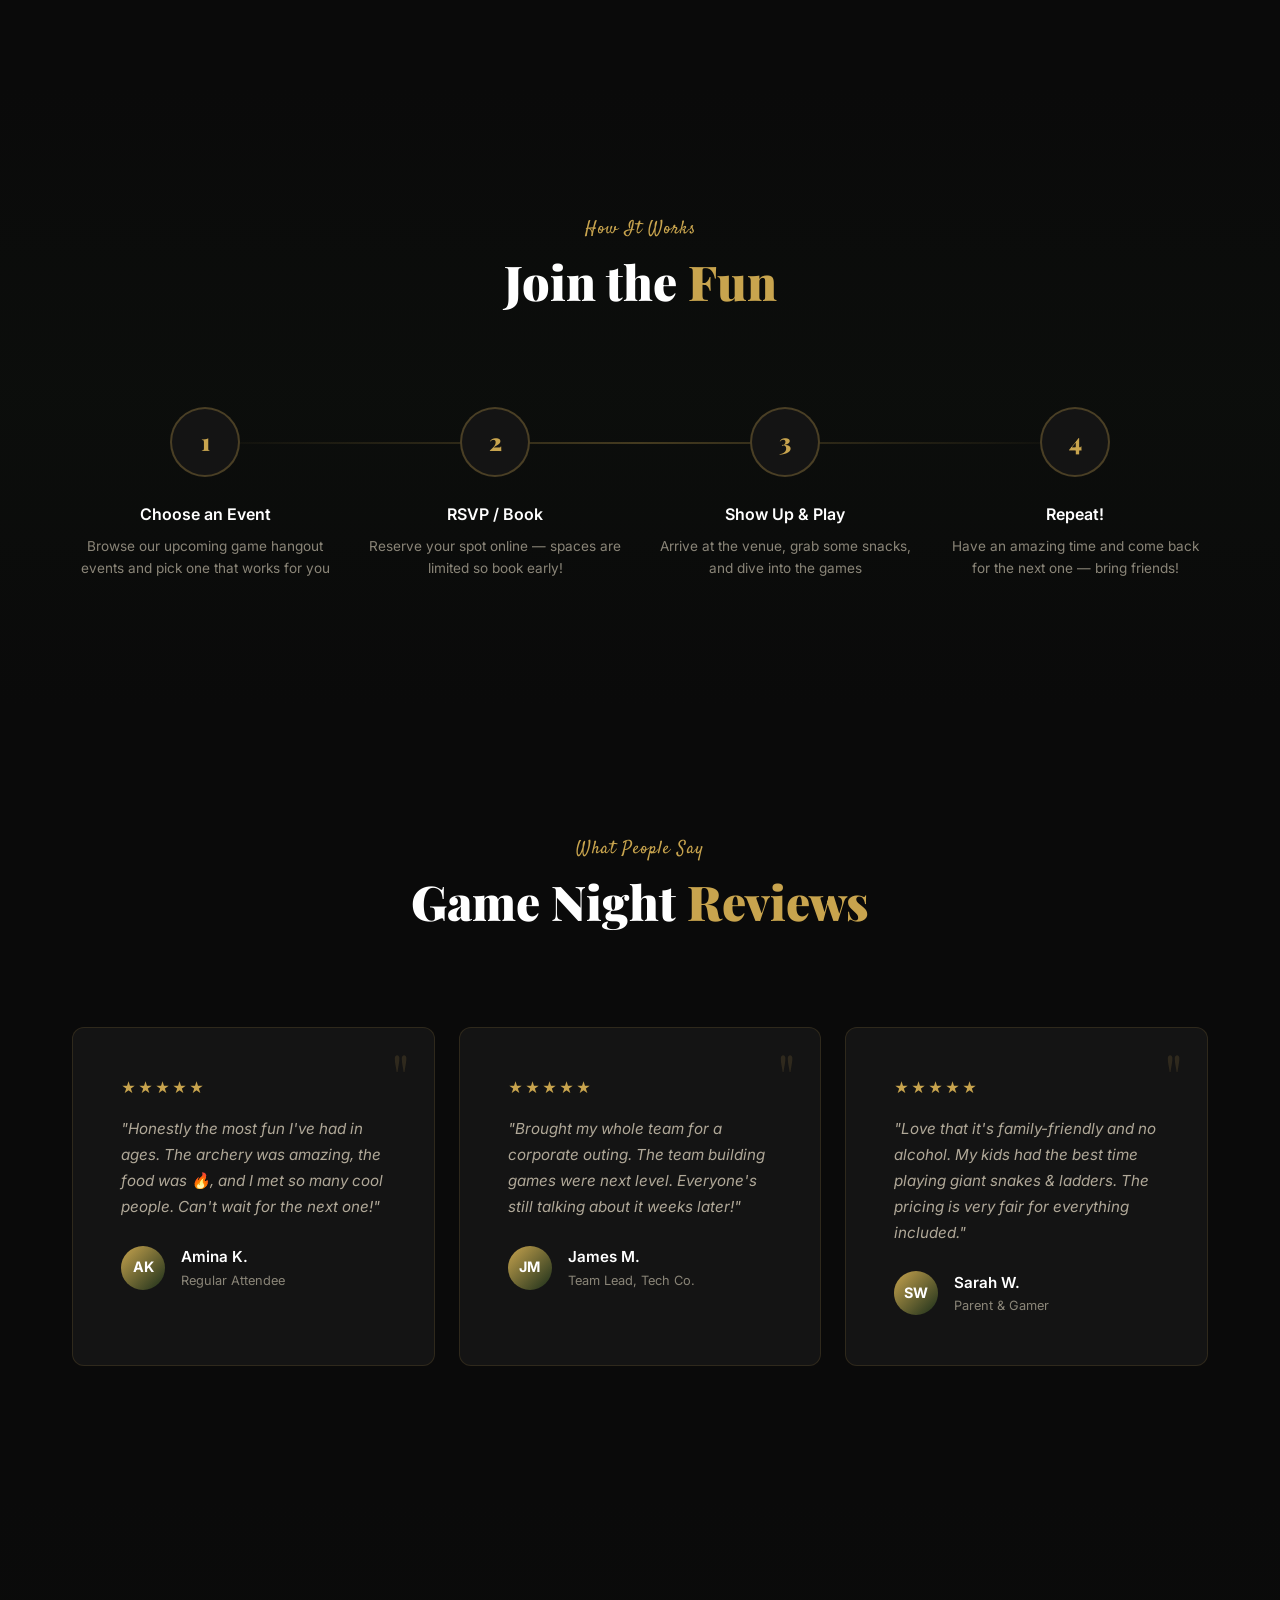
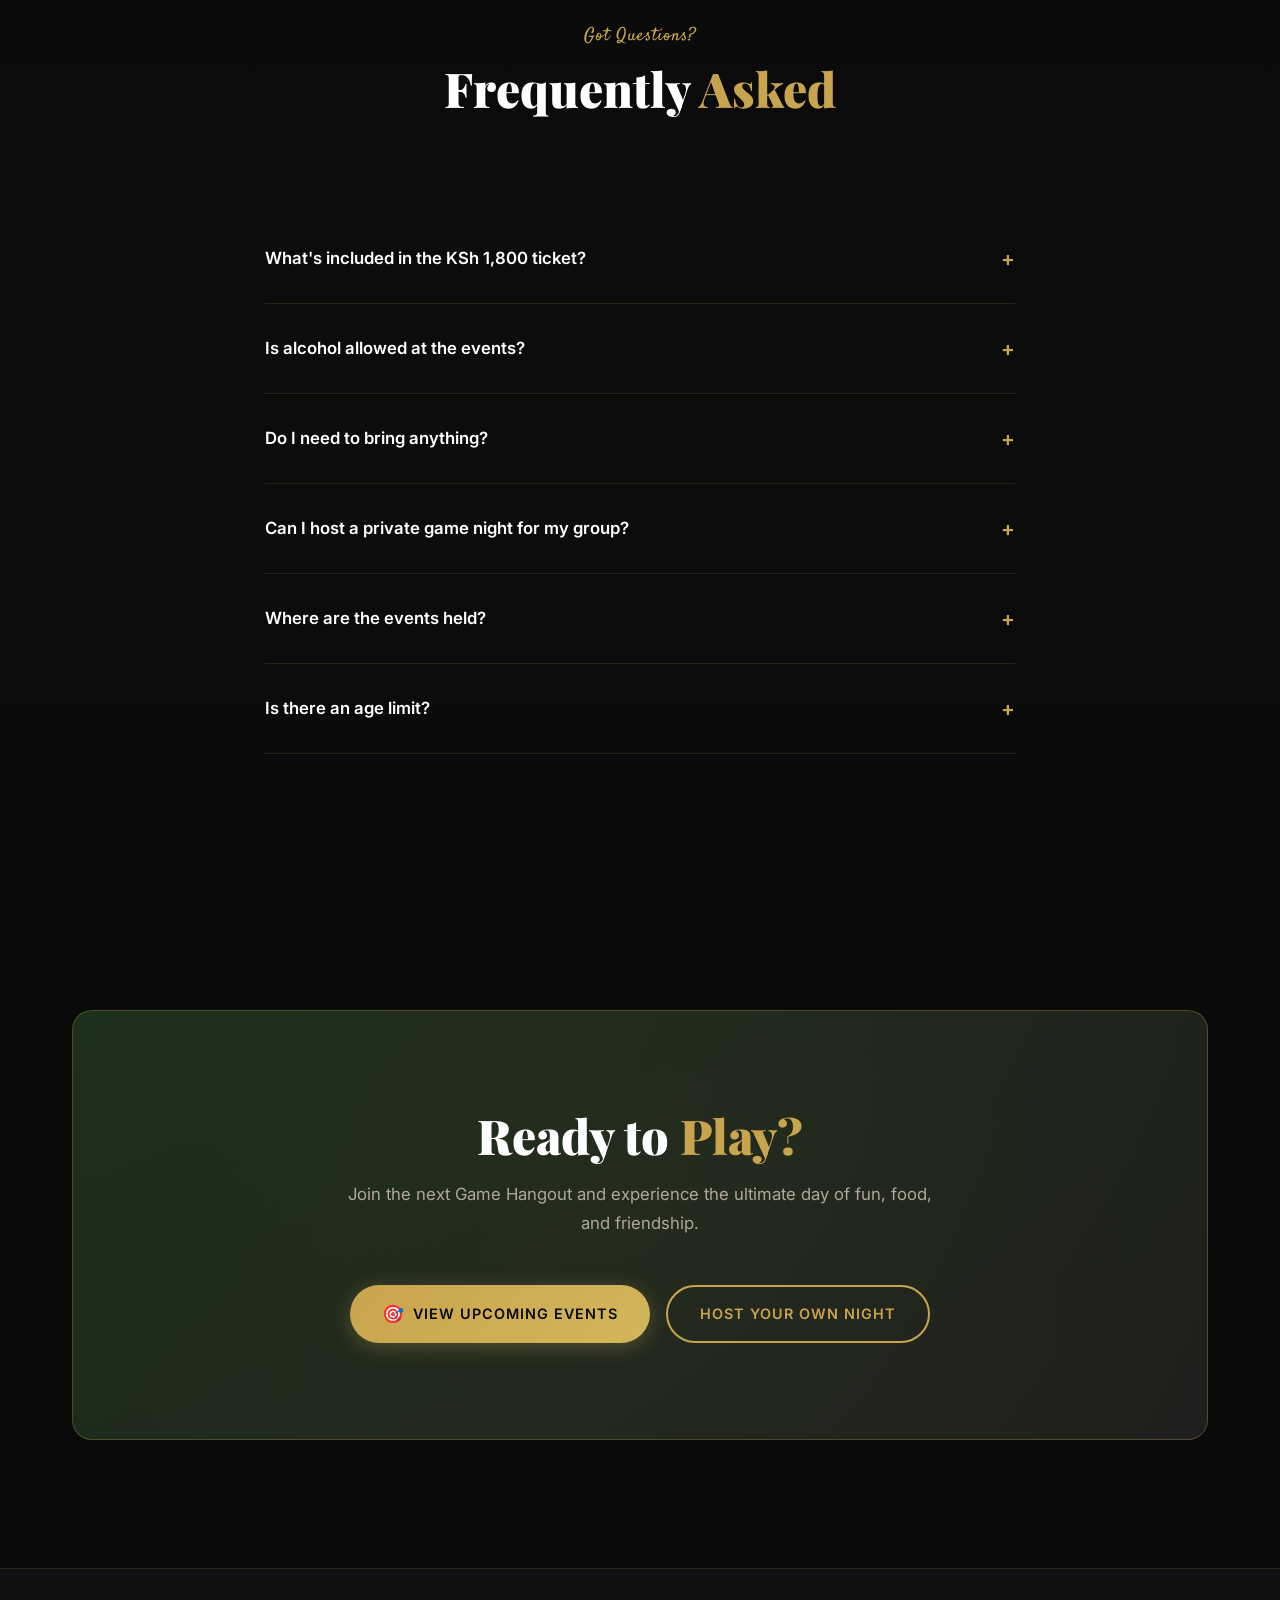
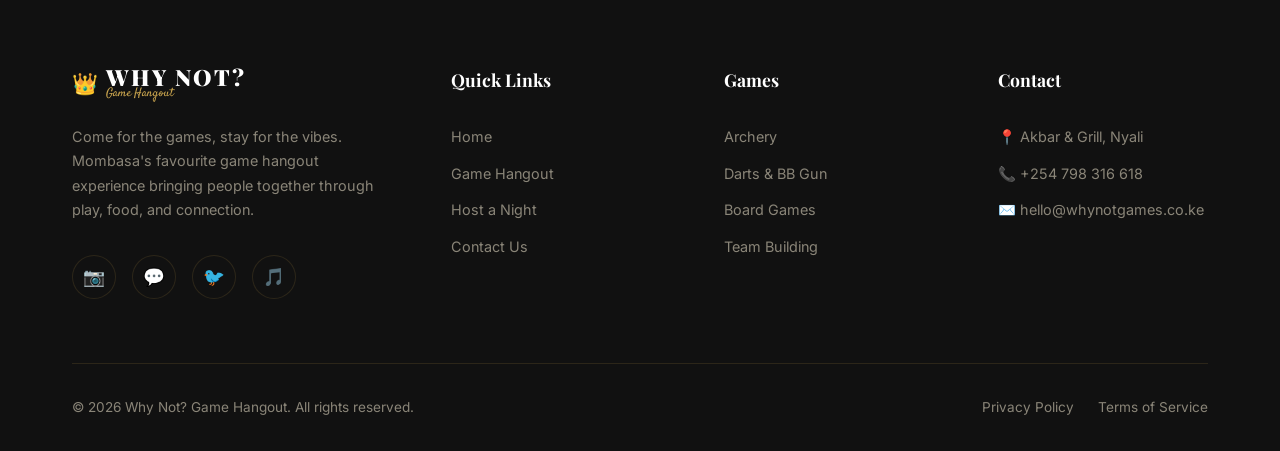
==== commit 50033294: "update hero section metadata with general event stats and location" ====
--- a/index.html
+++ b/index.html
@@ -303,15 +303,15 @@
                 <div class="hero-meta">
                     <div class="hero-meta-item">
                         <span class="icon">📍</span>
-                        <span>Akbar & Grill, Nyali</span>
+                        <span>Based in Mombasa, Kenya</span>
                     </div>
                     <div class="hero-meta-item">
-                        <span class="icon">🕒</span>
-                        <span>3:00 PM Onwards</span>
+                        <span class="icon">🎮</span>
+                        <span>12+ Games Every Event</span>
                     </div>
                     <div class="hero-meta-item">
-                        <span class="icon">💰</span>
-                        <span>KSh 1,800 per person</span>
+                        <span class="icon">👥</span>
+                        <span>500+ Happy Gamers</span>
                     </div>
                 </div>
                 <div class="hero-actions">
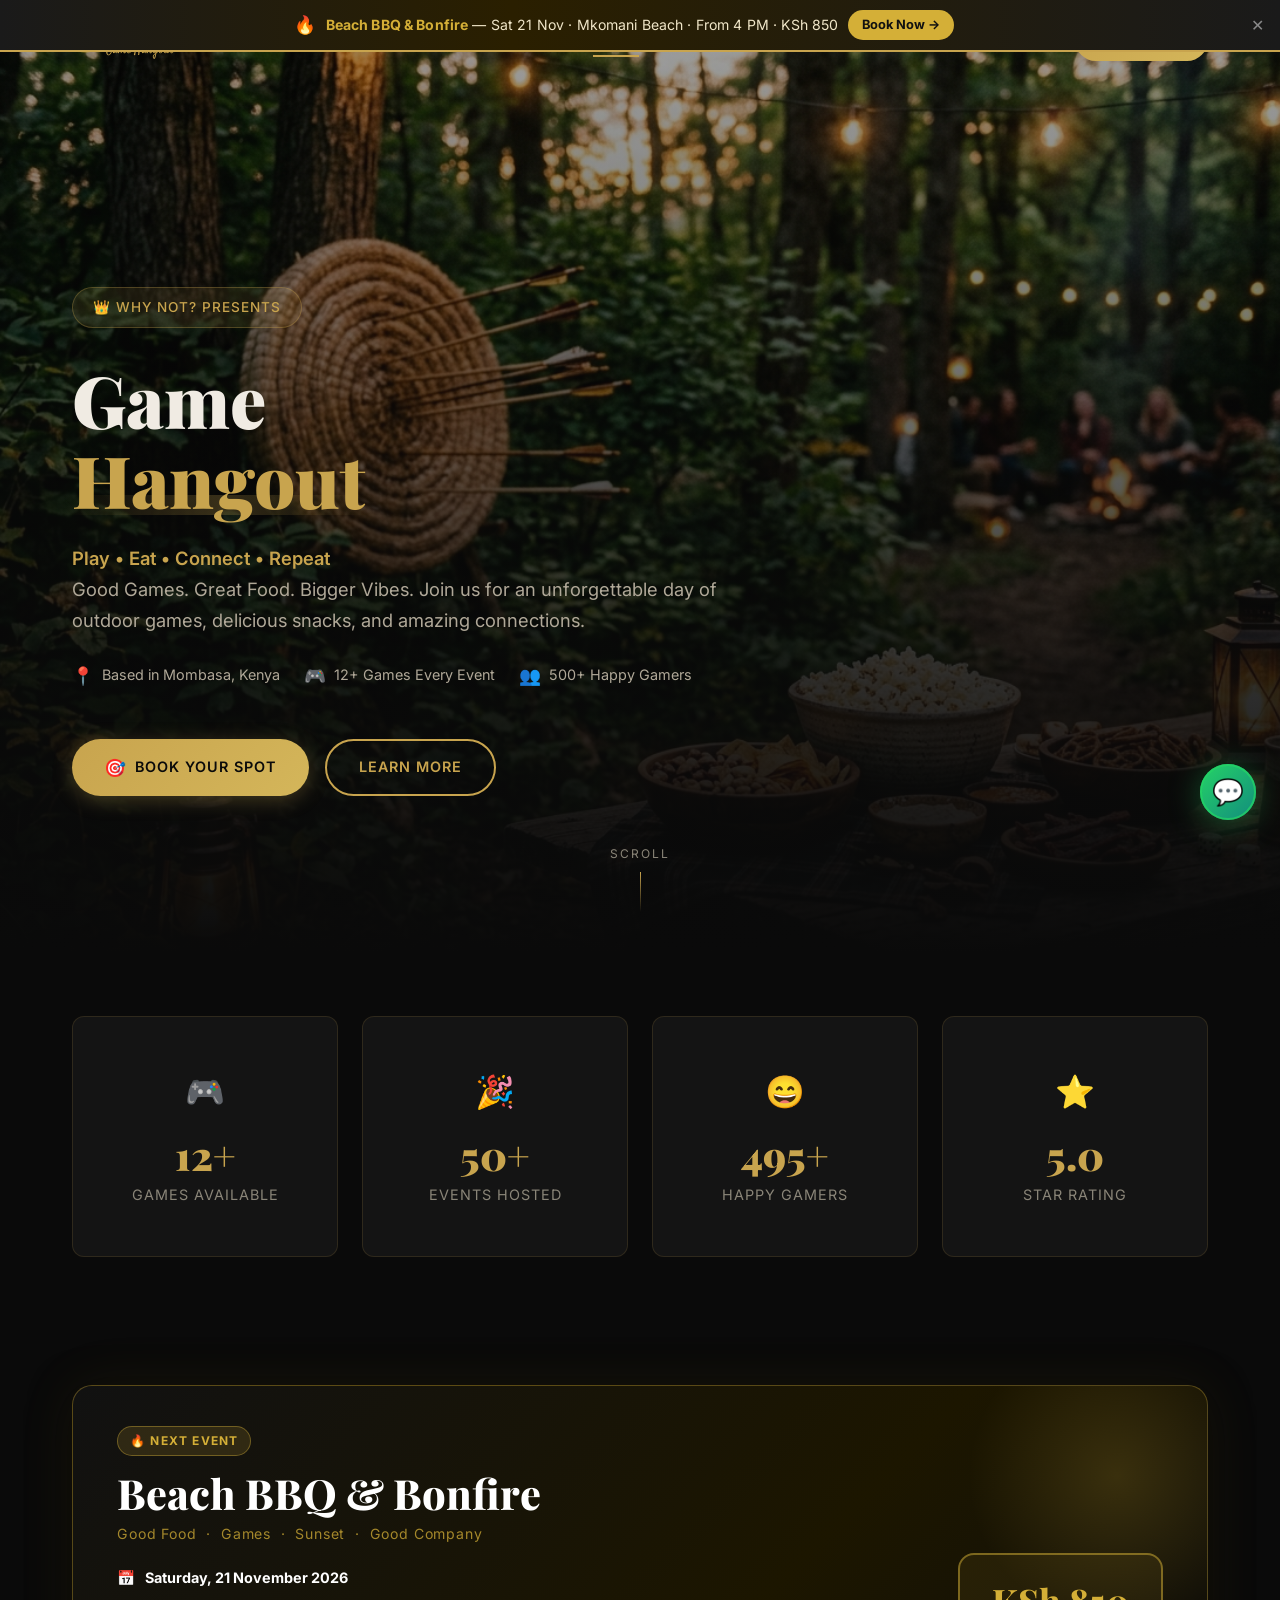
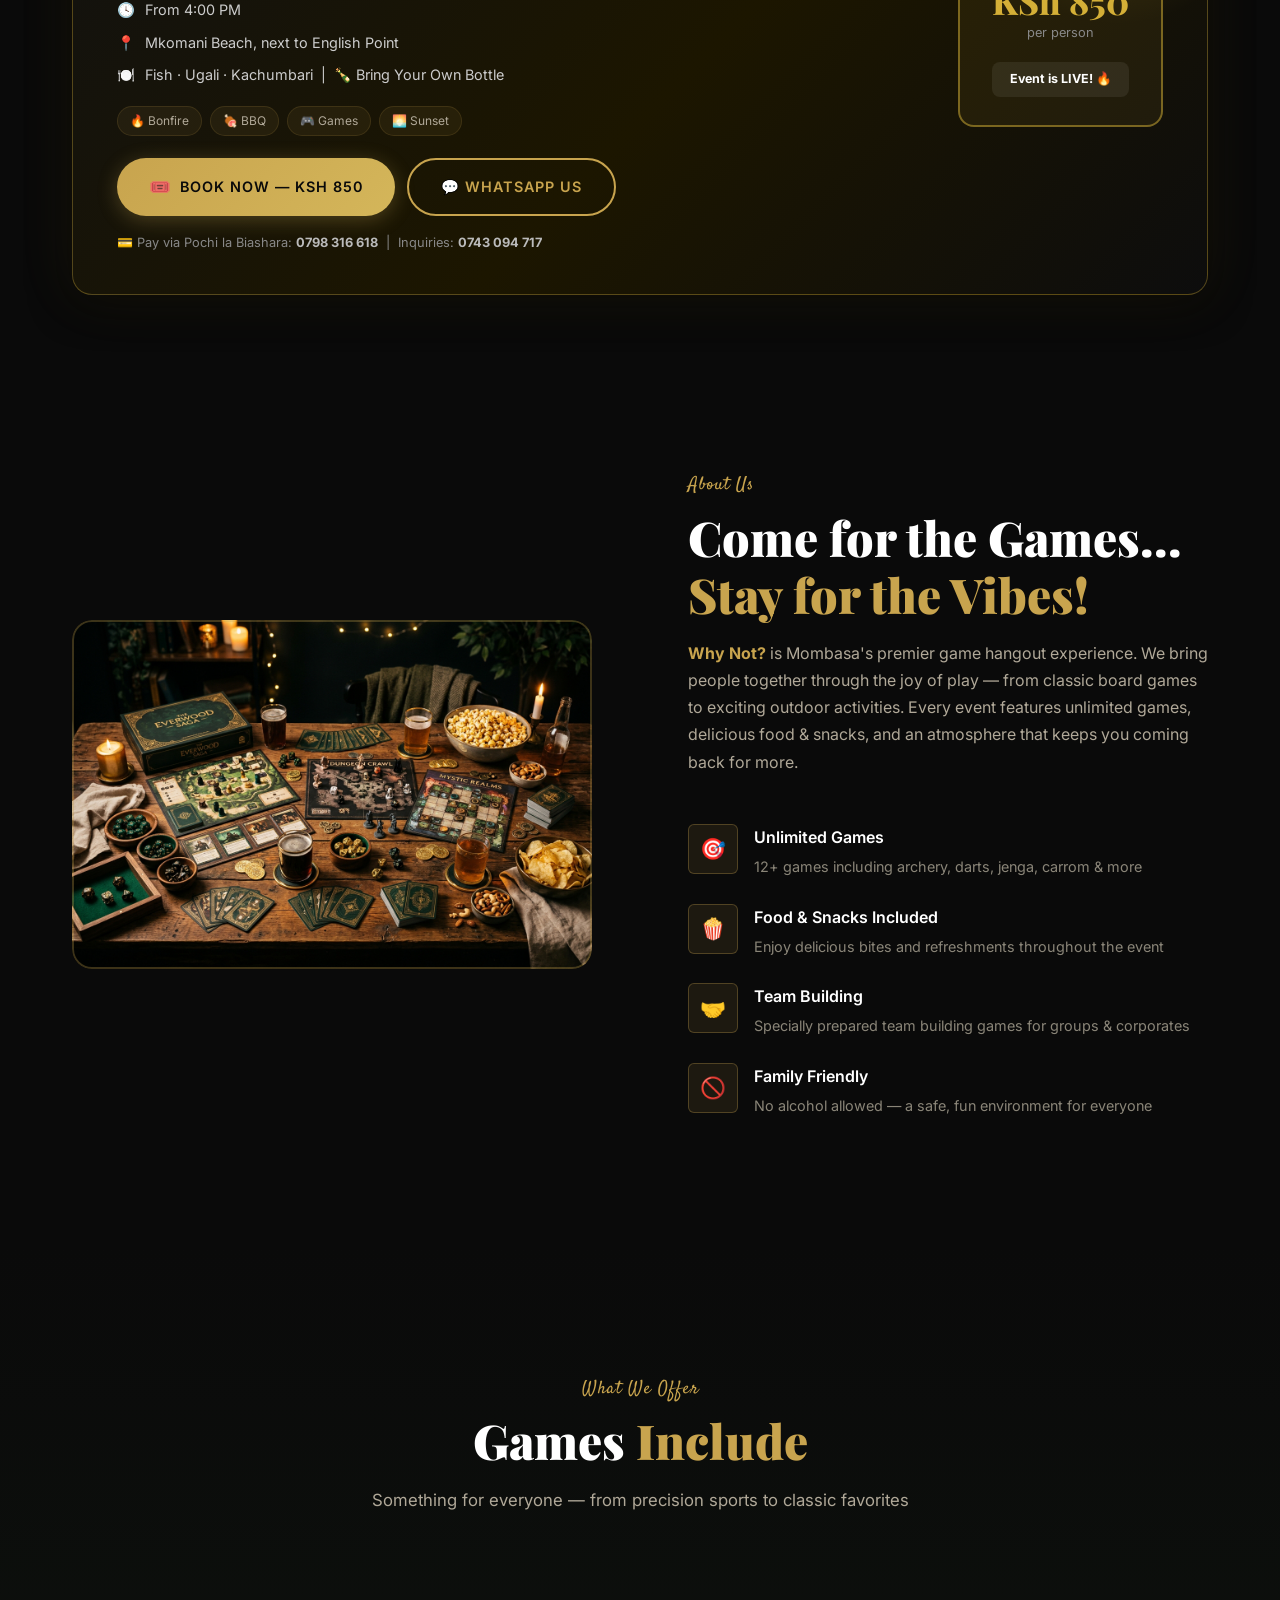
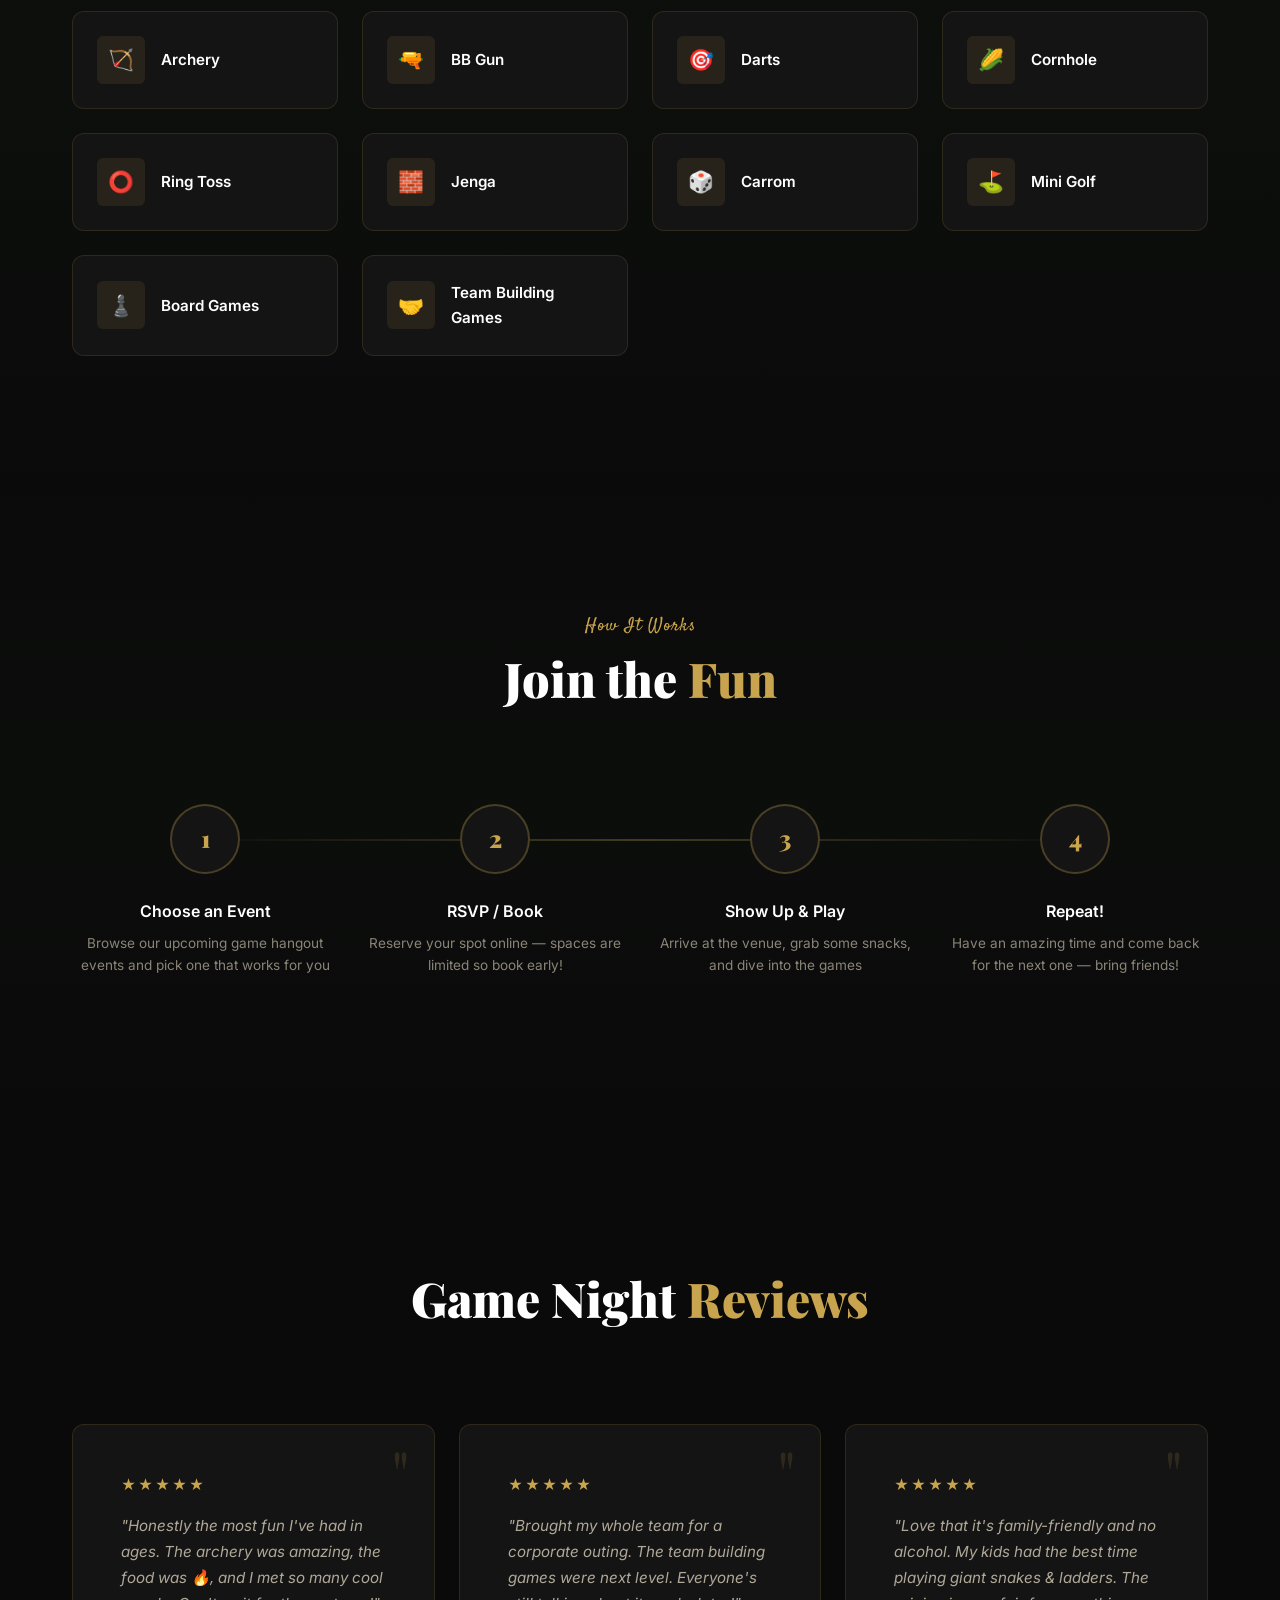
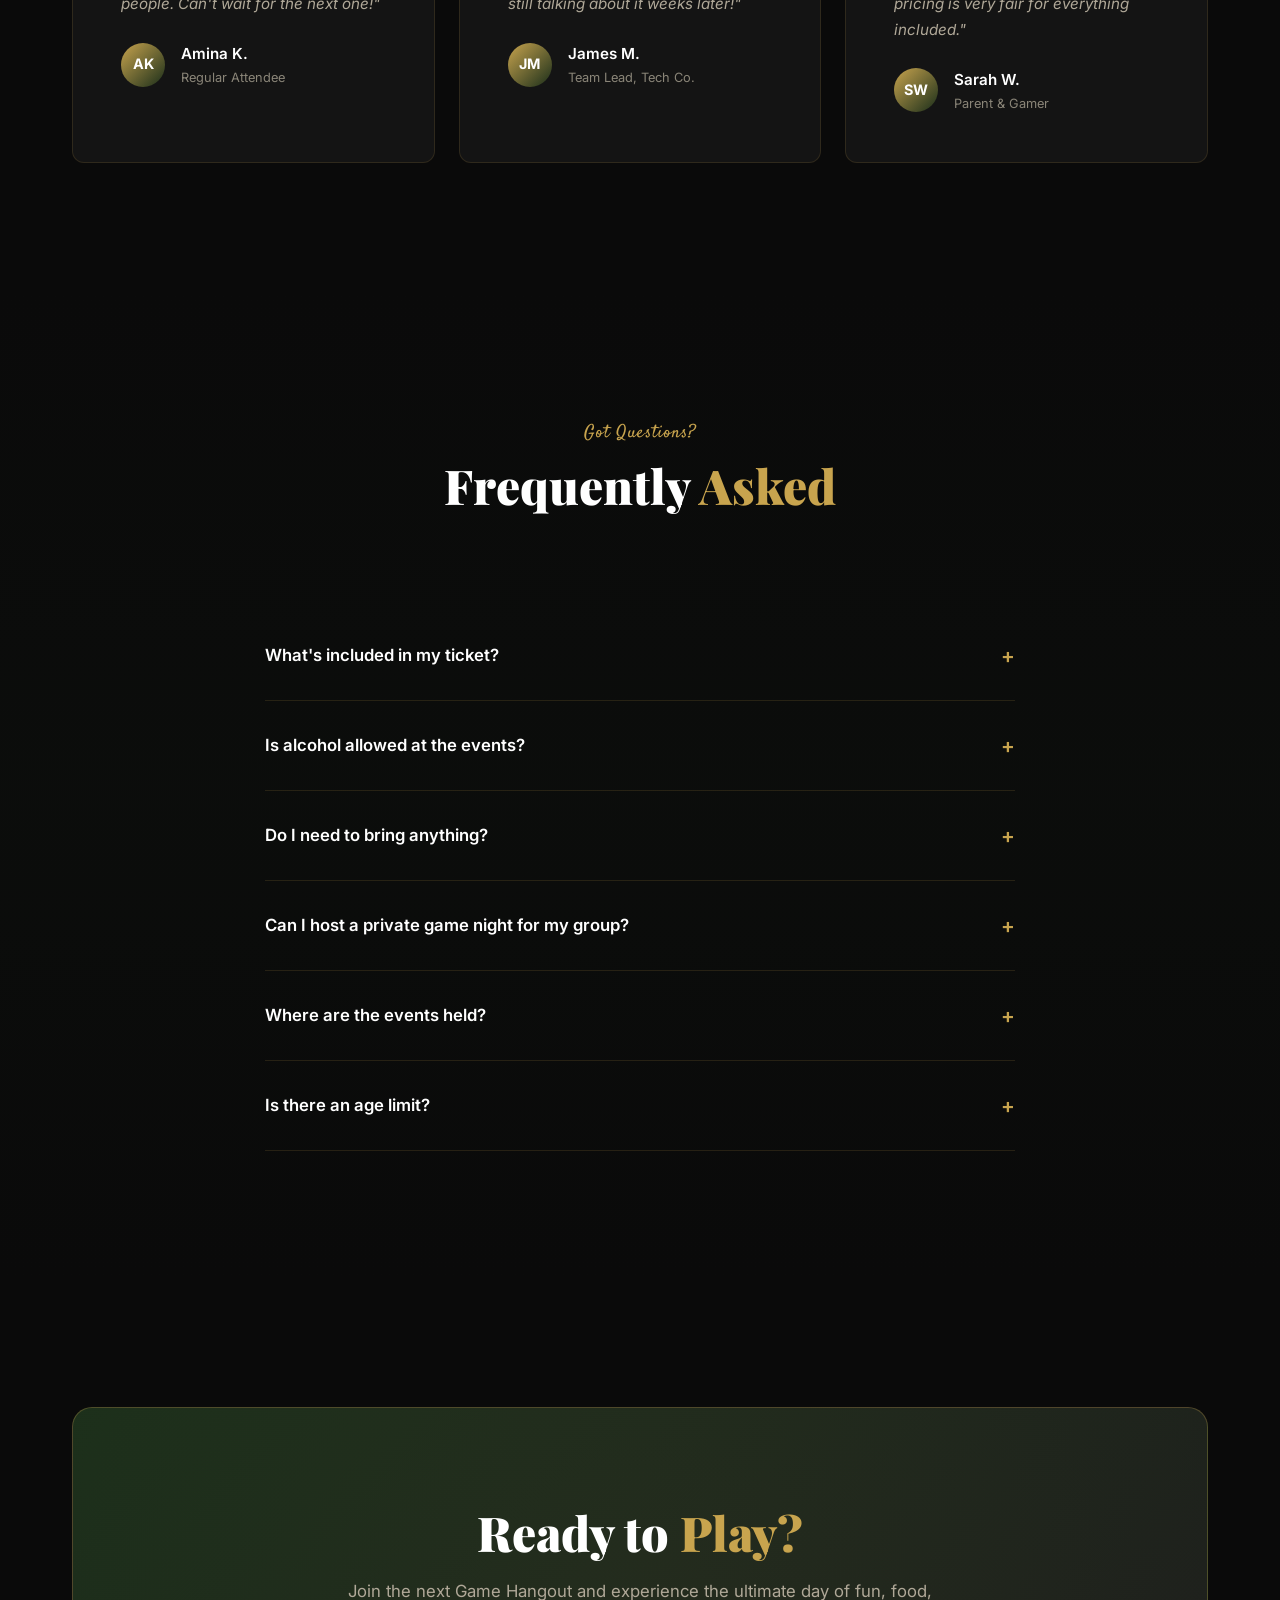
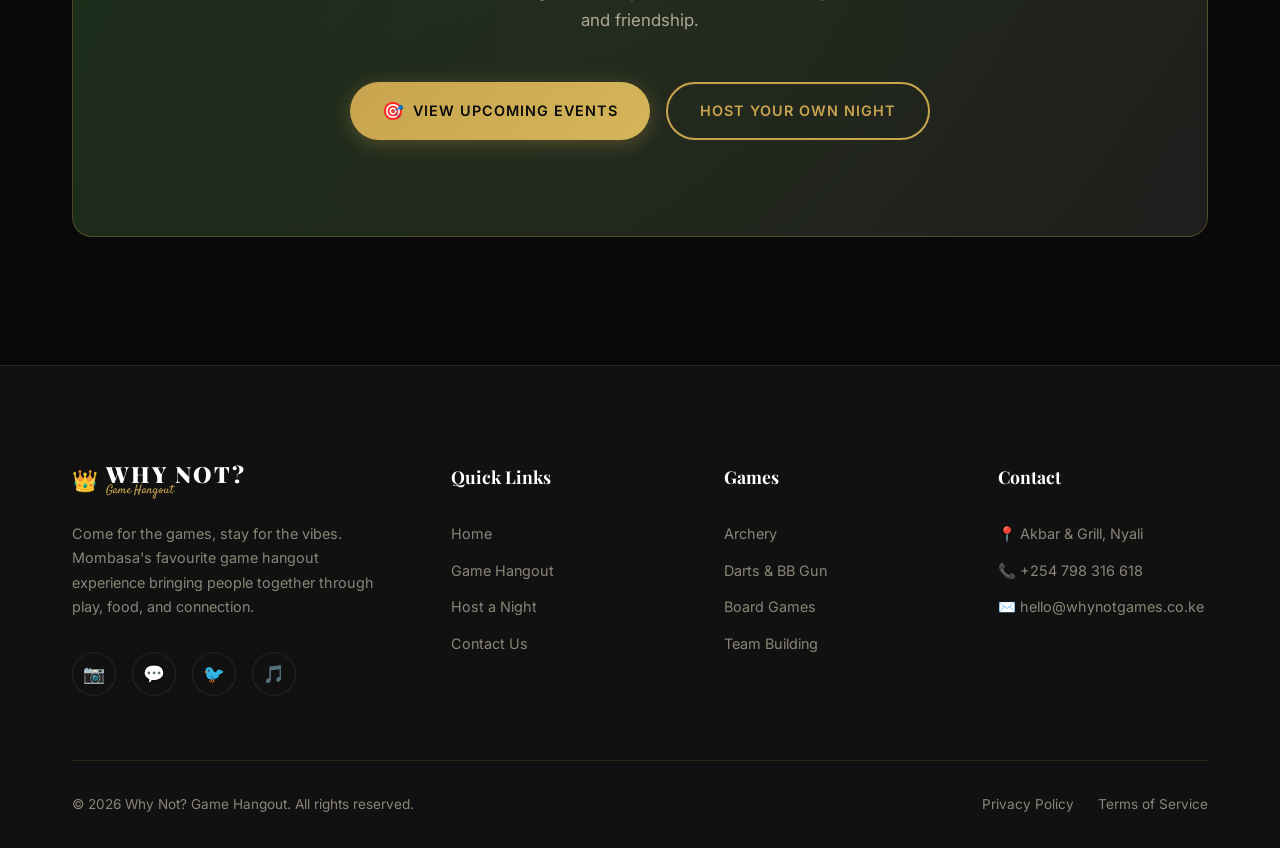
==== commit b431c9c3: "remove pricing section and update FAQ ticket details in index.html" ====
--- a/index.html
+++ b/index.html
@@ -527,34 +527,7 @@
         </div>
     </section>
 
-    <!-- ===== PRICING ===== -->
-    <section class="section" id="pricing">
-        <div class="container">
-            <div class="section-header">
-                <span class="section-label reveal">Simple Pricing</span>
-                <h2 class="section-title reveal">All-Inclusive <span>Package</span></h2>
-                <p class="section-subtitle reveal">One price, everything included — no hidden charges</p>
-            </div>
-            <div class="pricing-card reveal">
-                <span class="section-label">Per Person</span>
-                <div class="pricing-amount">
-                    KSh 1,800 <br><small>per person</small>
-                </div>
-                <ul class="pricing-includes">
-                    <li><span class="check">✓</span> Unlimited access to all 12+ games</li>
-                    <li><span class="check">✓</span> Food & snacks provided</li>
-                    <li><span class="check">✓</span> Refreshments & drinks</li>
-                    <li><span class="check">✓</span> Team building activities</li>
-                    <li><span class="check">✓</span> Photo-worthy moments</li>
-                    <li><span class="check">✓</span> Great vibes guaranteed</li>
-                </ul>
-                <a href="hangout.html" class="btn btn-primary" style="width: 100%; justify-content: center;">
-                    <span class="btn-icon">🎟️</span>
-                    Reserve Your Spot
-                </a>
-            </div>
-        </div>
-    </section>
+
 
     <!-- ===== HOW IT WORKS ===== -->
     <section class="section" style="background: linear-gradient(180deg, var(--clr-black), rgba(26, 46, 26, 0.1), var(--clr-black));">
@@ -652,14 +625,13 @@
             <div class="faq-list reveal">
                 <div class="faq-item">
                     <button class="faq-question">
-                        What's included in the KSh 1,800 ticket?
+                        What's included in my ticket?
                         <span class="faq-toggle">+</span>
                     </button>
                     <div class="faq-answer">
                         <div class="faq-answer-inner">
-                            Your ticket includes unlimited access to all games (archery, BB gun, darts, cornhole, 
-                            ring toss, jenga, carrom, mini golf, board games, team building activities, large snakes & ladders), 
-                            plus food and snacks throughout the event. Everything is covered — no hidden costs!
+                            Your ticket covers everything for the event — food, games, and good vibes. 
+                            Pricing varies per event, so check the <a href="hangout.html">Events page</a> for the current event's details and price. No hidden costs!
                         </div>
                     </div>
                 </div>
